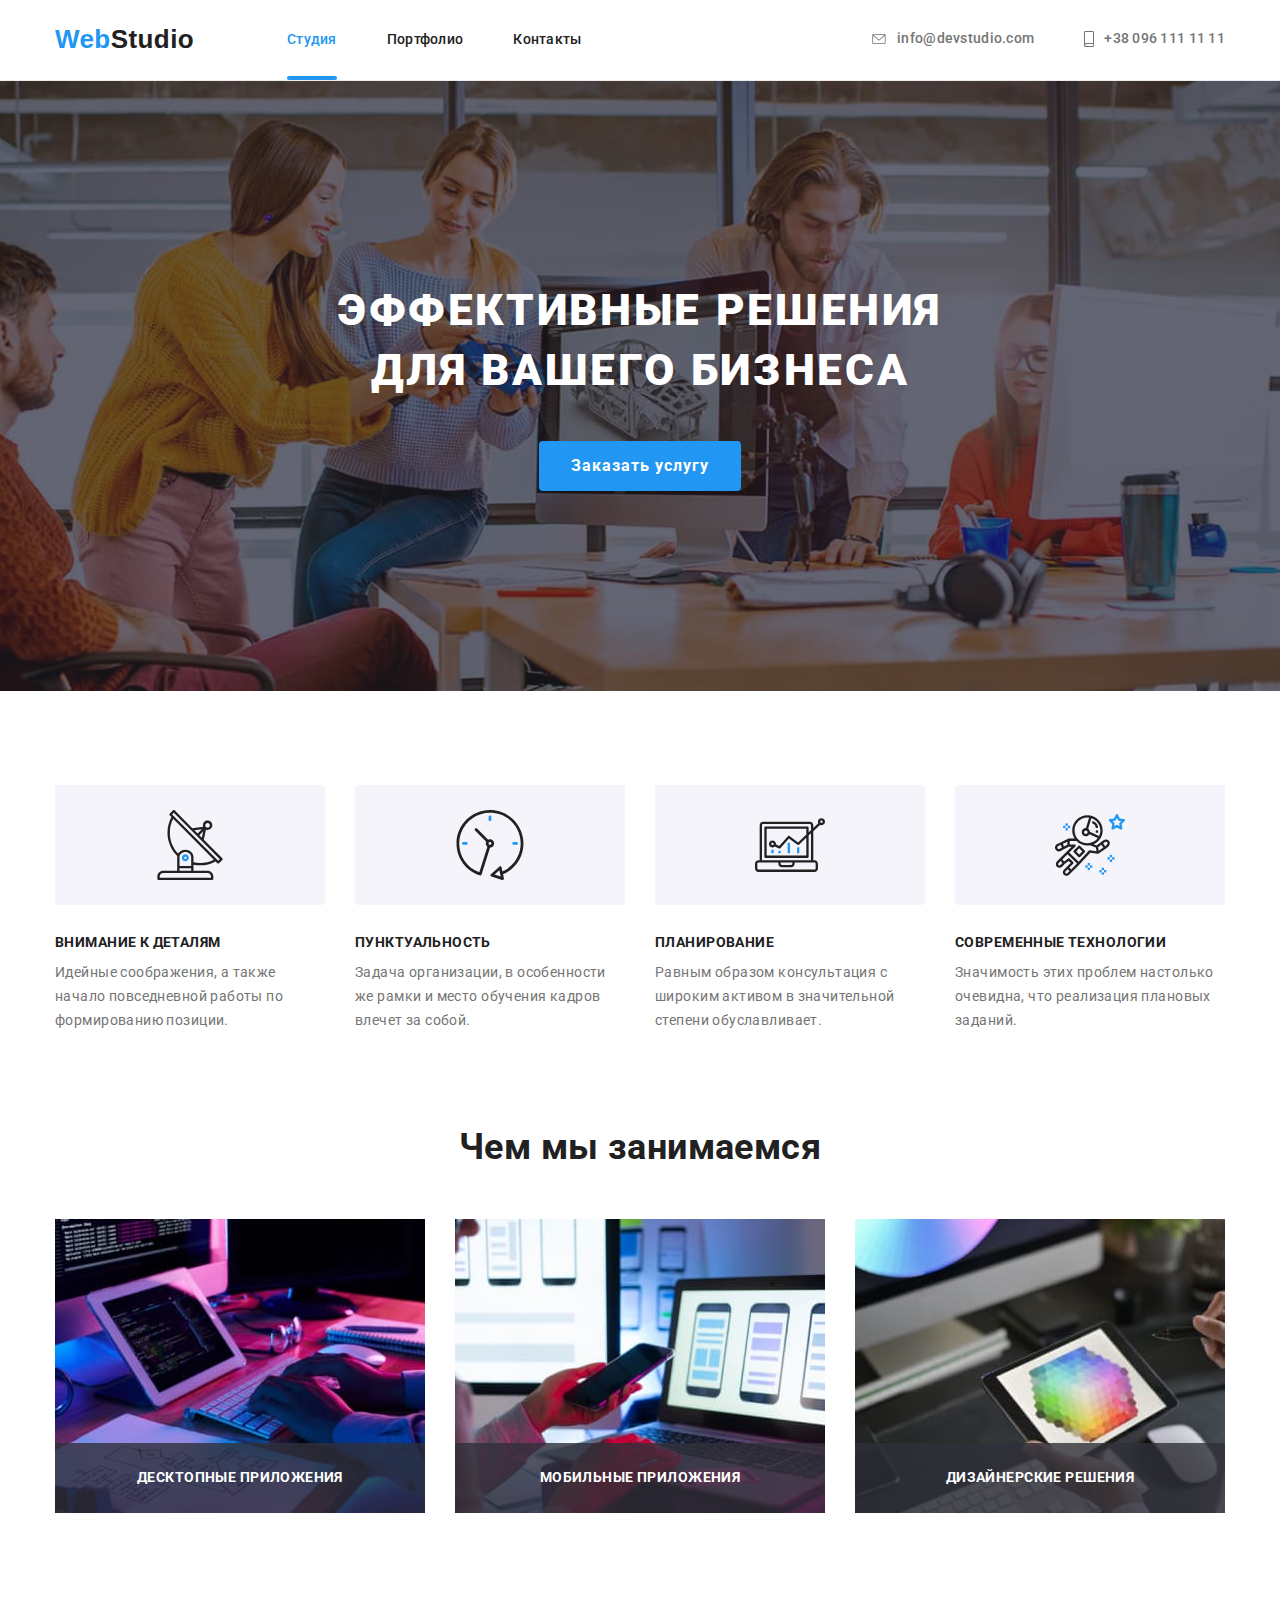
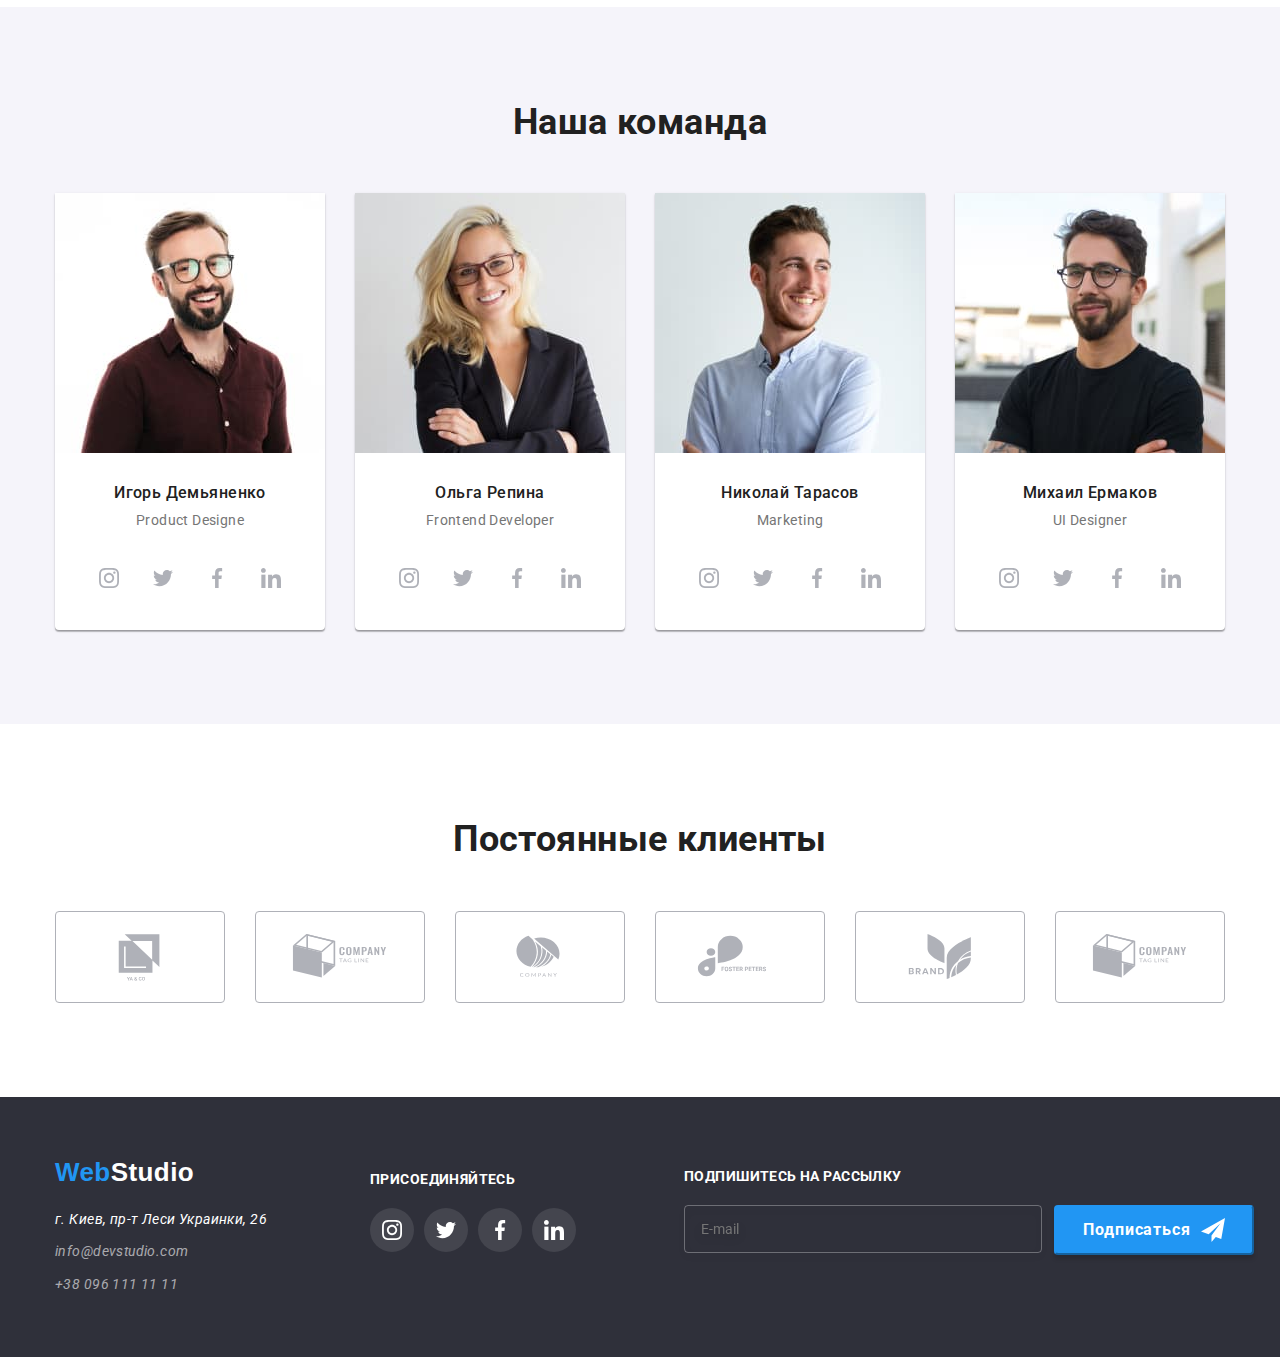
==== index.html @ 219a0e2f "Add files via upload" ====
<!DOCTYPE html>
<html lang="ru">
  <head>
    <meta charset="UTF-8" />
    <meta http-equiv="X-UA-Compatible" content="IE=edge" />
    <meta name="viewport" content="width=device-width, initial-scale=1.0" />
    <title>WebStudio</title>
    <link rel="preconnect" href="https://fonts.googleapis.com" />
    <link rel="preconnect" href="https://fonts.gstatic.com" crossorigin />
    <link
      href="https://fonts.googleapis.com/css2?family=Raleway:wght@700&family=Roboto:wght@400;500;700;900&display=swap"
      rel="stylesheet"
    />
    <link rel="stylesheet" href="./css/main.min.css" />
  </head>
  <body>
    <header class="header">
      <div class="container">
        <nav class="nav">
          <a class="logo" href="./index.html"
            ><span class="logo__web">Web</span
            ><span class="logo__studio--header">Studio</span></a
          >
          <ul class="nav-list list">
            <li class="nav-list__item">
              <a
                class="nav-list__link nav-item__link--current"
                href="./index.html"
                >Студия</a
              >
            </li>
            <li class="nav-list__item">
              <a class="nav-list__link" href="./portfolio.html">Портфолио</a>
            </li>
            <li class="nav-list__item">
              <a class="nav-list__link" href=""> Контакты</a>
            </li>
          </ul>
        </nav>
        <ul class="contackt list">
          <li class="contackt__item">
            <a class="contackt__link" href="mailto:info@devstudio.com">
              <svg class="contackt__icon" width="16" height="10">
                <use href="./images/SVG/icon.svg#icon-envelope"></use>
              </svg>
              info@devstudio.com
            </a>
          </li>
          <li class="contackt__item">
            <a class="contackt__link" href="tel:+380961111111">
              <svg class="contackt__icon" width="10" height="16">
                <use href="./images/SVG/icon.svg#icon-smartphone"></use>
              </svg>
              +38 096 111 11 11</a
            >
          </li>
        </ul>
      </div>
    </header>
    <main>
      <section class="hero">
        <div class="container">
          <h1 class="hero__title">Эффективные решения для вашего бизнеса</h1>
          <button class="hero__button" type="button" data-modal-open>
            Заказать услугу
          </button>
        </div>
      </section>
      <section class="about section">
        <div class="container">
          <h2 class="visually-hidden">особенности</h2>
          <ul class="about__list list">
            <li>
              <div class="about__icon">
                <svg width="70px" height="70px">
                  <use href="./images/SVG/icon.svg#icon-antenna"></use>
                </svg>
              </div>
              <h3 class="about__title">Внимание к деталям</h3>
              <p class="about__text text">
                Идейные соображения, а также начало повседневной работы по
                формированию позиции.
              </p>
            </li>
            <li>
              <div class="about__icon">
                <svg class="" width="70px" height="70px">
                  <use href="./images/SVG/icon.svg#icon-clock"></use>
                </svg>
              </div>
              <h3 class="about__title">Пунктуальность</h3>
              <p class="about__text text">
                Задача организации, в особенности же рамки и место обучения
                кадров влечет за собой.
              </p>
            </li>
            <li>
              <div class="about__icon">
                <svg width="70px" height="70px">
                  <use href="./images/SVG/icon.svg#icon-diagram"></use>
                </svg>
              </div>
              <h3 class="about__title">Планирование</h3>
              <p class="about__text text">
                Равным образом консультация с широким активом в значительной
                степени обуславливает.
              </p>
            </li>
            <li>
              <div class="about__icon">
                <svg width="70px" height="70px">
                  <use href="./images/SVG/icon.svg#icon-astronaut"></use>
                </svg>
              </div>
              <h3 class="about__title">Современные технологии</h3>
              <p class="about__text text">
                Значимость этих проблем настолько очевидна, что реализация
                плановых заданий.
              </p>
            </li>
          </ul>
        </div>
      </section>
      <section class="gallery section">
        <div class="container">
          <h2 class="gallery__title">Чем мы занимаемся</h2>
          <ul class="list gallery-list">
            <li class="gallery-list__item">
              <div class="gallery-list__foto">
                <img
                  src="./images/job/job-1.jpg"
                  alt="розработчик работает над сайтом"
                  width="370"
                />
                <p class="gallery-list__description">Десктопные приложения</p>
              </div>
            </li>
            <li class="gallery-list__item">
              <div class="gallery-list__foto">
                <img
                  src="./images/job/job-2.jpg"
                  alt="работа над дизайном мобильной версии"
                  width="370"
                />
                <p class="gallery-list__description">Мобильные приложения</p>
              </div>
            </li>
            <li class="gallery-list__item">
              <div class="gallery-list__foto">
                <img
                  src="./images/job/job-3.jpg"
                  alt="подборка верной цветовой гами"
                  width="370"
                />
                <p class="gallery-list__description">Дизайнерские решения</p>
              </div>
            </li>
          </ul>
        </div>
      </section>
      <section class="developer section">
        <div class="container">
          <h2 class="developer__title">Наша команда</h2>
          <ul class="team-list list">
            <li class="team-list__item">
              <img
                src="./images/team/product_designer.jpg"
                alt="портрет"
                width="270"
              />
              <div class="developer-caption">
                <h3 class="developer-caption__name">Игорь Демьяненко</h3>
                <p class="developer-caption__profession" lang="en">
                  Product Designe
                </p>
                <ul class="social-items list">
                  <li class="icon-social">
                    <a class="icon-social__link" href="">
                      <svg width="20px" height="20px">
                        <use href="./images/SVG/icon.svg#icon-instagram"></use>
                      </svg>
                    </a>
                  </li>
                  <li class="icon-social">
                    <a class="icon-social__link" href="">
                      <svg width="20px" height="20px">
                        <use href="./images/SVG/icon.svg#icon-twitter"></use>
                      </svg>
                    </a>
                  </li>
                  <li class="icon-social">
                    <a class="icon-social__link" href="">
                      <svg width="20px" height="20px">
                        <use href="./images/SVG/icon.svg#icon-facebook"></use>
                      </svg>
                    </a>
                  </li>
                  <li class="icon-social">
                    <a class="icon-social__link" href="">
                      <svg width="20px" height="20px">
                        <use href="./images/SVG/icon.svg#icon-linkedin"></use>
                      </svg>
                    </a>
                  </li>
                </ul>
              </div>
            </li>
            <li class="team-list__item">
              <img
                src="./images/team/frontend_developer.jpg"
                alt="портрет"
                width="270"
              />
              <div class="developer-caption">
                <h3 class="developer-caption__name">Ольга Репина</h3>
                <p class="developer-caption__profession" lang="en">
                  Frontend Developer
                </p>
                <ul class="social-items list">
                  <li class="icon-social">
                    <a class="icon-social__link" href="">
                      <svg width="20px" height="20px">
                        <use href="./images/SVG/icon.svg#icon-instagram"></use>
                      </svg>
                    </a>
                  </li>
                  <li class="icon-social">
                    <a class="icon-social__link" href="">
                      <svg width="20px" height="20px">
                        <use href="./images/SVG/icon.svg#icon-twitter"></use>
                      </svg>
                    </a>
                  </li>
                  <li class="icon-social">
                    <a class="icon-social__link" href="">
                      <svg width="20px" height="20px">
                        <use href="./images/SVG/icon.svg#icon-facebook"></use>
                      </svg>
                    </a>
                  </li>
                  <li class="icon-social">
                    <a class="icon-social__link" href="">
                      <svg width="20px" height="20px">
                        <use href="./images/SVG/icon.svg#icon-linkedin"></use>
                      </svg>
                    </a>
                  </li>
                </ul>
              </div>
            </li>
            <li class="team-list__item">
              <img
                src="./images/team/marketing.jpg"
                alt="портрет"
                width="270"
              />
              <div class="developer-caption">
                <h3 class="developer-caption__name">Николай Тарасов</h3>
                <p class="developer-caption__profession" lang="en">Marketing</p>
                <ul class="social-items list">
                  <li class="icon-social">
                    <a class="icon-social__link" href="">
                      <svg width="20px" height="20px">
                        <use href="./images/SVG/icon.svg#icon-instagram"></use>
                      </svg>
                    </a>
                  </li>
                  <li class="icon-social">
                    <a class="icon-social__link" href="">
                      <svg width="20px" height="20px">
                        <use href="./images/SVG/icon.svg#icon-twitter"></use>
                      </svg>
                    </a>
                  </li>
                  <li class="icon-social">
                    <a class="icon-social__link" href="">
                      <svg width="20px" height="20px">
                        <use href="./images/SVG/icon.svg#icon-facebook"></use>
                      </svg>
                    </a>
                  </li>
                  <li class="icon-social">
                    <a class="icon-social__link" href="">
                      <svg width="20px" height="20px">
                        <use href="./images/SVG/icon.svg#icon-linkedin"></use>
                      </svg>
                    </a>
                  </li>
                </ul>
              </div>
            </li>
            <li class="team-list__item">
              <img
                src="./images/team/ui_designer.jpg"
                alt="портрет"
                width="270"
              />
              <div class="developer-caption">
                <h3 class="developer-caption__name">Михаил Ермаков</h3>
                <p class="developer-caption__profession" lang="en">
                  UI Designer
                </p>
                <ul class="social-items list">
                  <li class="icon-social">
                    <a class="icon-social__link" href="">
                      <svg width="20px" height="20px">
                        <use href="./images/SVG/icon.svg#icon-instagram"></use>
                      </svg>
                    </a>
                  </li>
                  <li class="icon-social">
                    <a class="icon-social__link" href="">
                      <svg width="20px" height="20px">
                        <use href="./images/SVG/icon.svg#icon-twitter"></use>
                      </svg>
                    </a>
                  </li>
                  <li class="icon-social">
                    <a class="icon-social__link" href="">
                      <svg width="20px" height="20px">
                        <use href="./images/SVG/icon.svg#icon-facebook"></use>
                      </svg>
                    </a>
                  </li>
                  <li class="icon-social">
                    <a class="icon-social__link" href="">
                      <svg width="20px" height="20px">
                        <use href="./images/SVG/icon.svg#icon-linkedin"></use>
                      </svg>
                    </a>
                  </li>
                </ul>
              </div>
            </li>
          </ul>
        </div>
      </section>
      <section class="clients">
        <div class="container">
          <h2 class="client__title">Постоянные клиенты</h2>
          <ul class="client-icon list">
            <li class="clients-icon__item">
              <a href="" class="clients-icon__link">
                <svg class="clients-icon__svg" width="106px" height="60px">
                  <use href="./images/SVG/icon.svg#icon-ya--co"></use>
                </svg>
              </a>
            </li>
            <li class="client-icon__item">
              <a href="" class="clients-icon__link">
                <svg class="clients-icon__svg" width="106px" height="60px">
                  <use href="./images/SVG/icon.svg#icon-tag-line"></use>
                </svg>
              </a>
            </li>
            <li class="client-icon__item">
              <a href="" class="clients-icon__link">
                <svg class="clients-icon__svg" width="106px" height="60px">
                  <use href="./images/SVG/icon.svg#icon-company"></use>
                </svg>
              </a>
            </li>
            <li class="client-icon__item">
              <a href="" class="clients-icon__link">
                <svg class="clients-icon__svg" width="106px" height="60px">
                  <use href="./images/SVG/icon.svg#icon-foster-peters"></use>
                </svg>
              </a>
            </li>
            <li class="client-icon__item">
              <a href="" class="clients-icon__link">
                <svg class="clients-icon__svg" width="106px" height="60px">
                  <use href="./images/SVG/icon.svg#icon-brand"></use>
                </svg>
              </a>
            </li>
            <li class="client-icon__item">
              <a href="" class="clients-icon__link">
                <svg class="clients-icon__svg" width="106px" height="60px">
                  <use href="./images/SVG/icon.svg#icon-tag-line"></use>
                </svg>
              </a>
            </li>
          </ul>
        </div>
      </section>
    </main>
    <footer class="footer">
      <div class="container">
        <div class="address-container">
          <a class="logo" href="./index.html"
            ><span class="logo__web">Web</span
            ><span class="logo__studio--footer">Studio</span></a
          >
          <address class="address">
            <ul class="list">
              <li class="addres__item">
                <a
                  class="address__footer"
                  href="https://www.google.com/maps/place/%D0%B1%D1%83%D0%BB.+%D0%9B%D0%B5%D1%81%D0%B8+%D0%A3%D0%BA%D1%80%D0%B0%D0%B8%D0%BD%D0%BA%D0%B8,+26,+%D0%9A%D0%B8%D0%B5%D0%B2,+%D0%A3%D0%BA%D1%80%D0%B0%D0%B8%D0%BD%D0%B0,+02000/data=!4m2!3m1!1s0x40d4cf0e033ecbe9:0x57a4dffefec77da0?sa=X&ved=2ahUKEwiqrJX89On3AhVQoI4IHcCcBigQ8gF6BAgMEAE"
                  >г. Киев, пр-т Леси Украинки, 26</a
                >
              </li>
              <li class="addres__item">
                <a class="contack-footter" href="mailto:info@devstudio.com"
                  >info@devstudio.com</a
                >
              </li>
              <li class="addres-item">
                <a class="contack-footter" href="tel:+380961111111"
                  >+38 096 111 11 11</a
                >
              </li>
            </ul>
          </address>
        </div>
        <div class="icon-social-footer">
          <h2 class="icon-social-footer__title">присоединяйтесь</h2>
          <ul class="social-items list">
            <li class="icon-social">
              <a class="icon-social__link" href="">
                <svg width="20px" height="20px">
                  <use href="./images/SVG/icon.svg#icon-instagram"></use>
                </svg>
              </a>
            </li>
            <li class="icon-social">
              <a class="icon-social__link" href="">
                <svg width="20px" height="20px">
                  <use href="./images/SVG/icon.svg#icon-twitter"></use>
                </svg>
              </a>
            </li>
            <li class="icon-social">
              <a class="icon-social__link" href="">
                <svg width="20px" height="20px">
                  <use href="./images/SVG/icon.svg#icon-facebook"></use>
                </svg>
              </a>
            </li>
            <li class="icon-social">
              <a class="icon-social__link" href="">
                <svg width="20px" height="20px">
                  <use href="./images/SVG/icon.svg#icon-linkedin"></use>
                </svg>
              </a>
            </li>
          </ul>
        </div>
        <div class="form-subscribe">
          <form>
            <h2 class="form-subscribe__title">Подпишитесь на рассылку</h2>
            <div class="form-subscribe__container">
              <label>
                <input
                  class="form-subscribe-fild"
                  type="email"
                  placeholder="E-mail"
                  name="name"
              /></label>
              <button type="submit" class="form-subscribe__button">
                Подписаться<svg
                  class="form-subscribe__icon"
                  width="24px"
                  height="24px"
                >
                  <use href="./images/SVG/icon.svg#icon-send"></use>
                </svg>
              </button>
            </div>
          </form>
        </div>
      </div>
    </footer>
    <div class="backdrop is-hidden" data-modal>
      <div class="modal">
        <button class="button-close" type="button" data-modal-close>
          <svg class="button-close__icon" width="18px" height="18px">
            <use href="./images/SVG/icon.svg#icon-close"></use>
          </svg>
        </button>
        <p class="model__title">Оставьте свои данные, мы вам перезвоним</p>
        <form>
          <div class="modal-form-field">
            <label class="modal-lable">
              <span class="modal-lable-text"> Имя </span>
              <span class="modal-input-fild">
                <input class="modal-input" type="text" name="name" />
                <svg class="modal-icon" width="18px" height="18px">
                  <use href="./images/SVG/icon.svg#icon-person"></use>
                </svg>
              </span>
            </label>
          </div>
          <div class="modal-form-field">
            <label class="modal-lable">
              <span class="modal-lable-text">Телефон</span>
              <span class="modal-input-fild">
                <input class="modal-input" type="tel" name="tel" />
                <svg class="modal-icon" width="18px" height="18px">
                  <use href="./images/SVG/icon.svg#icon-phone"></use>
                </svg>
              </span>
            </label>
          </div>
          <div class="modal-form-field">
            <label class="modal-lable"
              ><span class="modal-lable-text">Почта</span>
              <span class="modal-input-fild">
                <input class="modal-input" type="email" name="email" />
                <svg class="modal-icon" width="18px" height="18px">
                  <use href="./images/SVG/icon.svg#icon-email"></use>
                </svg>
              </span>
            </label>
          </div>
          <div class="modal-form-textarea">
            <label class="modal-lable">
              <span class="modal-lable-text">Комментарий</span>

              <textarea
                class="modal-textarea"
                name="comment"
                id="textarea"
                placeholder="Введите текст"
              ></textarea>
            </label>
          </div>
          <div class="modal-form-contract">
            <label class="modal-lable-contract">
              <input
                class="modal-contract-checkbox visually-hidden"
                type="checkbox"
                name="terms-of-the-contract"
                value="ok"
              />
              <span class="modal-checkbox"></span>
              <span class="modal-text-checkbox"
                >Соглашаюсь с рассылкой и принимаю
                <a class="modal-link-contract link" href=""
                  >Условия договора</a
                ></span
              >
            </label>
          </div>
          <button class="modal-button-submit" type="submit">Отправить</button>
        </form>
      </div>
    </div>
    <script src="./js/modal.js"></script>
  </body>
</html>
---- css/main.min.css ----
/*! modern-normalize v1.1.0 | MIT License | https://github.com/sindresorhus/modern-normalize */*,::before,::after{-webkit-box-sizing:border-box;box-sizing:border-box}html{line-height:1.15;-webkit-text-size-adjust:100%;-moz-tab-size:4;-o-tab-size:4;tab-size:4}body{margin:0;font-family:system-ui,-apple-system,"Segoe UI",Roboto,Helvetica,Arial,sans-serif,"Apple Color Emoji","Segoe UI Emoji"}hr{height:0;color:inherit}abbr[title]{-webkit-text-decoration:underline dotted;text-decoration:underline dotted}b,strong{font-weight:bolder}code,kbd,samp,pre{font-family:ui-monospace,SFMono-Regular,Consolas,"Liberation Mono",Menlo,monospace;font-size:1em}small{font-size:80%}sub,sup{font-size:75%;line-height:0;position:relative;vertical-align:baseline}sub{bottom:-0.25em}sup{top:-0.5em}table{text-indent:0;border-color:inherit}button,input,optgroup,select,textarea{font-family:inherit;font-size:100%;line-height:1.15;margin:0}button,select{text-transform:none}button,[type=button],[type=reset],[type=submit]{-webkit-appearance:button}::-moz-focus-inner{border-style:none;padding:0}:-moz-focusring{outline:1px dotted ButtonText}:-moz-ui-invalid{box-shadow:none}legend{padding:0}progress{vertical-align:baseline}::-webkit-inner-spin-button,::-webkit-outer-spin-button{height:auto}[type=search]{-webkit-appearance:textfield;outline-offset:-2px}::-webkit-search-decoration{-webkit-appearance:none}::-webkit-file-upload-button{-webkit-appearance:button;font:inherit}summary{display:list-item}h1,h2,h3,h4,h5,h6,p,ul{margin:0;padding:0}ul{list-style:none}body{font-family:"Roboto",sans-serif;font-size:14px;letter-spacing:.03em;color:var(--color-main)}img{display:block;max-width:100%;height:auto}:root{--color-main: #757575;--color-pre: #212121;--color-accent: #2196f3}.visually-hidden{position:absolute;white-space:nowrap;width:1px;height:1px;overflow:hidden;border:0;padding:0;clip:rect(0 0 0 0);-webkit-clip-path:inset(50%);clip-path:inset(50%);margin:-1px}.container{width:1200px;margin:0 auto;padding:0 15px}.section{padding-top:94px;padding-bottom:94px}.hero{background-image:-webkit-gradient(linear, left top, left bottom, from(rgba(47, 48, 58, 0.4)), to(rgba(47, 48, 58, 0.4))),url(../images/hero.jpg);background-image:linear-gradient(rgba(47, 48, 58, 0.4), rgba(47, 48, 58, 0.4)),url(../images/hero.jpg);background-position:center;background-repeat:no-repeat;background-size:cover;padding-top:200px;padding-bottom:200px;max-width:1600px;margin:0 auto}.hero__title{font-weight:900;font-size:44px;line-height:1.36;text-align:center;letter-spacing:.06em;text-transform:uppercase;color:#fff;max-width:696px;margin:0 auto 40px}.hero__button{font-weight:700;font-size:16px;line-height:1.88;-webkit-box-align:center;-ms-flex-align:center;align-items:center;text-align:center;letter-spacing:.06em;color:#fff;display:block;background-color:var(--color-accent);cursor:pointer;margin:0 auto;padding:10px 32px;border:0px;border-radius:4px}.header{padding-top:24px;padding-bottom:25px;border-bottom:1px solid #ececec}.header .container{display:-webkit-box;display:-ms-flexbox;display:flex;-webkit-box-align:center;-ms-flex-align:center;align-items:center}.about__list{display:-webkit-box;display:-ms-flexbox;display:flex;-webkit-box-pack:justify;-ms-flex-pack:justify;justify-content:space-between}.about__title{font-weight:700;font-size:14px;line-height:1.14;text-transform:uppercase;color:var(--color-pre);margin-bottom:10px;max-width:270px}.text{font-family:"Roboto";font-size:14px;line-height:1.71;max-width:270px}.gallery{padding-top:0}.gallery-list{display:-webkit-box;display:-ms-flexbox;display:flex;gap:30px}.gallery__title{font-weight:700;font-size:36px;line-height:1.17;text-align:center;color:var(--color-pre);margin-bottom:50px}.gallery-list__foto{position:relative;width:100%;height:100%}.gallery-list__description{position:absolute;bottom:0;font-family:"Roboto";font-style:normal;font-weight:700;font-size:14px;line-height:1.14;text-transform:uppercase;display:-webkit-box;display:-ms-flexbox;display:flex;-webkit-box-align:center;-ms-flex-align:center;align-items:center;-webkit-box-pack:center;-ms-flex-pack:center;justify-content:center;background-color:rgba(47,48,58,.8);color:#fff;width:370px;height:70px}.clients{padding-top:94px;padding-bottom:94px}.client__title{font-family:"Roboto";font-style:normal;font-weight:700;font-size:36px;line-height:1.19;text-align:center;margin-bottom:50px;color:#212121}.clients-icon__link{width:170px;height:92px;border:1px solid #afb1b8;border-radius:4px;display:-webkit-box;display:-ms-flexbox;display:flex;-webkit-box-pack:center;-ms-flex-pack:center;justify-content:center;-webkit-box-align:center;-ms-flex-align:center;align-items:center;color:#afb1b8;-webkit-transition:color 250ms cubic-bezier(0.4, 0, 0.2, 1),border-color 250ms cubic-bezier(0.4, 0, 0.2, 1);transition:color 250ms cubic-bezier(0.4, 0, 0.2, 1),border-color 250ms cubic-bezier(0.4, 0, 0.2, 1)}.clients-icon__link:hover{border-color:var(--color-accent);color:var(--color-accent)}.client-icon{display:-webkit-box;display:-ms-flexbox;display:flex;-webkit-box-pack:justify;-ms-flex-pack:justify;justify-content:space-between}.clients-icon__svg{fill:currentColor}.backdrop{position:fixed;top:0;left:0;width:100%;height:100%;background-color:rgba(0,0,0,.2);-webkit-transition:opacity 250ms cubic-bezier(0.4, 0, 0.2, 1),visibility 250ms cubic-bezier(0.4, 0, 0.2, 1);transition:opacity 250ms cubic-bezier(0.4, 0, 0.2, 1),visibility 250ms cubic-bezier(0.4, 0, 0.2, 1)}.is-hidden .modal{-webkit-transform:translate(-50%, -50%) scale(0);transform:translate(-50%, -50%) scale(0)}.modal{position:absolute;top:50%;left:50%;width:528px;height:581px;padding:40px;-webkit-transform:translate(-50%, -50%) scale(1);transform:translate(-50%, -50%) scale(1);background-color:#fff;border-radius:4px;-webkit-box-shadow:0px 1px 3px rgba(0,0,0,.12),0px 1px 1px rgba(0,0,0,.14),0px 2px 1px rgba(0,0,0,.2);box-shadow:0px 1px 3px rgba(0,0,0,.12),0px 1px 1px rgba(0,0,0,.14),0px 2px 1px rgba(0,0,0,.2);-webkit-transition:-webkit-transform 250ms cubic-bezier(0.4, 0, 0.2, 1);transition:-webkit-transform 250ms cubic-bezier(0.4, 0, 0.2, 1);transition:transform 250ms cubic-bezier(0.4, 0, 0.2, 1);transition:transform 250ms cubic-bezier(0.4, 0, 0.2, 1), -webkit-transform 250ms cubic-bezier(0.4, 0, 0.2, 1)}.button-close{position:absolute;top:8px;right:8px;width:30px;height:30px;border-radius:50%;border:1px solid rgba(0,0,0,.1);background-color:#fff;display:-webkit-box;display:-ms-flexbox;display:flex;-webkit-box-pack:center;-ms-flex-pack:center;justify-content:center;-webkit-box-align:center;-ms-flex-align:center;align-items:center;-webkit-transition:fill 250ms cubic-bezier(0.4, 0, 0.2, 1);transition:fill 250ms cubic-bezier(0.4, 0, 0.2, 1);cursor:pointer}.button-close :hover,.button-close :focus{fill:var(--color-accent)}.button-close__icon{fill:#000}.is-hidden{opacity:0;visibility:hidden;pointer-events:none}.model__title{font-family:"Roboto";font-weight:700;font-size:20px;line-height:1.15;text-align:center;color:#212121;margin-bottom:12px}.modal-form-field{margin-bottom:10px}.modal-lable-text{display:block;font-size:12px;line-height:1.16;margin-bottom:4px}.modal-lable{cursor:pointer}.modal-input{width:100%;height:40px;padding:12px 10px 12px 42px;border:1px solid rgba(33,33,33,.2);border-radius:4px;cursor:inherit;outline:rgba(0,0,0,0);-webkit-transition:border-color 250ms cubic-bezier(0.4, 0, 0.2, 1);transition:border-color 250ms cubic-bezier(0.4, 0, 0.2, 1)}.modal-input:focus{border-color:var(--color-accent)}.modal-input-fild{position:relative}.modal-icon{position:absolute;top:50%;left:12px;-webkit-transform:translateY(-50%);transform:translateY(-50%);-webkit-transition:fill 250ms cubic-bezier(0.4, 0, 0.2, 1);transition:fill 250ms cubic-bezier(0.4, 0, 0.2, 1)}.modal-input:focus+.modal-icon{fill:var(--color-accent)}.modal-textarea{width:100%;resize:none;padding:12px 16px}.modal-form-textarea{margin-bottom:20px;outline:rgba(0,0,0,0)}.modal-textarea{display:block;width:100%;height:120px;outline:rgba(0,0,0,0);border:1px solid rgba(33,33,33,.2);border-radius:4px;-webkit-transition:border-color 250ms cubic-bezier(0.4, 0, 0.2, 1);transition:border-color 250ms cubic-bezier(0.4, 0, 0.2, 1);cursor:pointer}.modal-textarea:focus{border-color:var(--color-accent)}.modal-form-contract{margin-bottom:30px}.modal-checkbox{width:16px;height:15px;border:1px solid #212121;border-radius:2px;-webkit-transition:background-color 250ms cubic-bezier(0.4, 0, 0.2, 1);transition:background-color 250ms cubic-bezier(0.4, 0, 0.2, 1)}.modal-contract-checkbox:checked+.modal-checkbox{background-color:var(--color-accent);background-image:url(../images/SVG/icon/check.svg);background-origin:border-box;border:none;background-size:contain}.modal-lable-contract{display:-webkit-box;display:-ms-flexbox;display:flex;-webkit-box-pack:center;-ms-flex-pack:center;justify-content:center;-webkit-box-align:center;-ms-flex-align:center;align-items:center;cursor:pointer}.modal-text-checkbox{margin-left:7px;line-height:1.71}.modal-link-contract{color:var(--color-accent)}.modal-button-submit{font-family:"Roboto";font-weight:700;font-size:16px;line-height:1.88;letter-spacing:.06em;color:#fff;display:-webkit-box;display:-ms-flexbox;display:flex;-webkit-box-pack:center;-ms-flex-pack:center;justify-content:center;-webkit-box-align:center;-ms-flex-align:center;align-items:center;width:200px;height:50px;background-color:#188ce8;border-color:rgba(0,0,0,0);-webkit-box-shadow:0px 4px 4px rgba(0,0,0,.15);box-shadow:0px 4px 4px rgba(0,0,0,.15);border-radius:4px;margin:0 auto;cursor:pointer}.example-link{text-decoration:none}.example{padding-top:94px;padding-bottom:94px}.example-list{display:-webkit-box;display:-ms-flexbox;display:flex;-ms-flex-wrap:wrap;flex-wrap:wrap;gap:30px}.example-caption{padding-top:20px;padding-bottom:20px;padding-left:24px}.example-title{font-weight:700;font-size:18px;line-height:2;letter-spacing:.06em;color:var(--color-pre);margin-bottom:4px}.example-text{font-size:16px;line-height:1.88;color:var(--color-main)}.example-item{width:370px;border-bottom:1px solid #eee}.example-link{display:block;-webkit-transition:-webkit-box-shadow 250ms cubic-bezier(0.4, 0, 0.2, 1);transition:-webkit-box-shadow 250ms cubic-bezier(0.4, 0, 0.2, 1);transition:box-shadow 250ms cubic-bezier(0.4, 0, 0.2, 1);transition:box-shadow 250ms cubic-bezier(0.4, 0, 0.2, 1), -webkit-box-shadow 250ms cubic-bezier(0.4, 0, 0.2, 1)}.example-link:hover,.example-link:focus{-webkit-box-shadow:0px 1px 1px rgba(0,0,0,.12),0px 4px 4px rgba(0,0,0,.06),1px 4px 6px rgba(0,0,0,.16);box-shadow:0px 1px 1px rgba(0,0,0,.12),0px 4px 4px rgba(0,0,0,.06),1px 4px 6px rgba(0,0,0,.16)}.example-container-foto{position:relative;width:100%;height:100%;overflow:hidden}.example-description{position:absolute;bottom:-100%;font-family:"Roboto";font-style:normal;font-weight:400;font-size:18px;line-height:1.56;color:#fff;background-color:var(--color-accent);padding:63px 24px 63px;width:100%;height:100%;overflow:hidden;-webkit-transition:-webkit-transform 250ms cubic-bezier(0.4, 0, 0.2, 1);transition:-webkit-transform 250ms cubic-bezier(0.4, 0, 0.2, 1);transition:transform 250ms cubic-bezier(0.4, 0, 0.2, 1);transition:transform 250ms cubic-bezier(0.4, 0, 0.2, 1), -webkit-transform 250ms cubic-bezier(0.4, 0, 0.2, 1)}.example-link:hover .example-description{-webkit-transform:translateY(-100%);transform:translateY(-100%)}.logo{font-family:"Releway",sans-serif;font-weight:700;font-size:26px;line-height:1.19;text-decoration:none;word-spacing:0}.logo__web{color:var(--color-accent)}.logo__studio--header{color:var(--color-pre);margin-right:93px}.footer .logo{display:block;margin-bottom:20px}.logo__studio--footer{color:#fff}.nav{display:-webkit-box;display:-ms-flexbox;display:flex;-webkit-box-align:center;-ms-flex-align:center;align-items:center}.nav-list{display:-webkit-box;display:-ms-flexbox;display:flex}.nav-list__link{text-decoration:none;font-weight:500;font-size:14px;line-height:1.14;letter-spacing:.02em;color:var(--color-pre);padding:33px 0;-webkit-transition:color 250ms cubic-bezier(0.4, 0, 0.2, 1);transition:color 250ms cubic-bezier(0.4, 0, 0.2, 1);position:relative}.nav-list__link:active{color:red}.nav-list__link:hover,.nav-list__link:focus{color:#2196f3}.nav-list__item:not(:last-child){margin-right:50px}.nav-item__link--current{color:var(--color-accent)}.nav-item__link--current::after{position:absolute;bottom:0;content:"";width:100%;height:4px;background-color:var(--color-accent);display:block;border-radius:2px}.contackt{display:-webkit-box;display:-ms-flexbox;display:flex;margin-left:auto}.contackt__link{text-decoration:none;font-weight:500;font-size:14px;line-height:1.14;letter-spacing:.02em;color:var(--color-main);display:-webkit-box;display:-ms-flexbox;display:flex;-webkit-box-align:center;-ms-flex-align:center;align-items:center;-webkit-transition:color 250ms cubic-bezier(0.4, 0, 0.2, 1);transition:color 250ms cubic-bezier(0.4, 0, 0.2, 1)}.contackt__link:hover,.contackt__link:focus{color:var(--color-accent)}.contackt__icon{fill:currentColor;-webkit-box-align:baseline;-ms-flex-align:baseline;align-items:baseline;margin-right:10px}.contackt__item:not(:last-child){margin-right:50px}.contackt__item:hover,.contackt__item:focus{color:var(--color-accent)}.about__icon{width:270px;height:120px;border-radius:4px;background-color:#f5f4fa;display:-webkit-box;display:-ms-flexbox;display:flex;-webkit-box-pack:center;-ms-flex-pack:center;justify-content:center;-webkit-box-align:center;-ms-flex-align:center;align-items:center;margin-bottom:30px}.social-items{display:-webkit-box;display:-ms-flexbox;display:flex}.icon-social{width:44px;height:44px;border-radius:50%}.icon-social__link{width:100%;height:100%;border-radius:50%;display:-webkit-box;display:-ms-flexbox;display:flex;-webkit-box-pack:center;-ms-flex-pack:center;justify-content:center;-webkit-box-align:center;-ms-flex-align:center;align-items:center}.icon-social:not(:last-child){margin-right:10px}.icon-social__link:hover,.icon-social__link:focus{background-color:var(--color-accent)}.developer .icon-social__link:hover,.developer .icon-social__link:focus{fill:#fff}.developer{background-image:-webkit-gradient(linear, left top, left bottom, from(#f5f4fa), to(#f5f4fa));background-image:linear-gradient(#f5f4fa, #f5f4fa);background-size:1600px;background-position:center;background-repeat:no-repeat;padding-top:94px;padding-bottom:94px}.developer .social-items{-webkit-box-pack:center;-ms-flex-pack:center;justify-content:center}.developer .icon-social__link{fill:#afb1b8;-webkit-transition:fill 250ms cubic-bezier(0.4, 0, 0.2, 1),background-color 250ms cubic-bezier(0.4, 0, 0.2, 1);transition:fill 250ms cubic-bezier(0.4, 0, 0.2, 1),background-color 250ms cubic-bezier(0.4, 0, 0.2, 1)}.developer__title{font-weight:700;font-size:36px;line-height:1.17;text-align:center;color:var(--color-pre);margin-bottom:50px}.team-list__item{width:calc(25% - 30px);margin-left:30px;background-color:#fff;border-radius:0px 0px 4px 4px;-webkit-box-shadow:0px 1px 3px rgba(0,0,0,.12),0px 1px 1px rgba(0,0,0,.14),0px 2px 1px rgba(0,0,0,.2);box-shadow:0px 1px 3px rgba(0,0,0,.12),0px 1px 1px rgba(0,0,0,.14),0px 2px 1px rgba(0,0,0,.2)}.team-list{display:-webkit-box;display:-ms-flexbox;display:flex;margin-left:-30px}.developer-caption{padding-top:30px;padding-bottom:30px}.developer-caption__name{font-weight:500;font-size:16px;line-height:1.19;text-align:center;color:var(--color-pre);margin-bottom:10px}.developer-caption__profession{text-align:center;margin-bottom:28px}.footer .container{display:-webkit-box;display:-ms-flexbox;display:flex}.address-container{min-width:300px}.footer{background-image:-webkit-gradient(linear, left top, left bottom, from(#2f303a), to(#2f303a));background-image:linear-gradient(#2f303a, #2f303a);background-repeat:no-repeat;background-size:1600px;background-position:center;padding-top:60px;padding-bottom:60px}.addres__item:not(:last-child){margin-bottom:9px}.contack-footter{font-size:14px;line-height:1.71;color:rgba(255,255,255,.6);text-decoration:none;-webkit-transition:color 250ms cubic-bezier(0.4, 0, 0.2, 1);transition:color 250ms cubic-bezier(0.4, 0, 0.2, 1)}.contack-footter:hover,.contack-footter:focus{color:var(--color-accent)}.address__footer{font-size:14px;line-height:1.71;color:#fff;text-decoration:none;-webkit-transition:color 250ms cubic-bezier(0.4, 0, 0.2, 1);transition:color 250ms cubic-bezier(0.4, 0, 0.2, 1)}.address__footer:hover,.address__footer:focus{color:var(--color-accent)}.icon-social-footer__title{font-family:"Roboto";font-weight:700;font-size:14px;line-height:1.14;text-transform:uppercase;color:#fff;margin-bottom:20px}.icon-social-footer{padding:15px}.icon-items-footer{display:-webkit-box;display:-ms-flexbox;display:flex}.footer .icon-social{background-color:rgba(255,255,255,.1)}.footer .icon-social__link{fill:#fff;-webkit-transition:background-color 250ms cubic-bezier(0.4, 0, 0.2, 1);transition:background-color 250ms cubic-bezier(0.4, 0, 0.2, 1)}.form-subscribe{padding-top:12px;margin-left:93px}.form-subscribe__title{margin-bottom:20px;font-weight:700;font-size:14px;line-height:1.14;text-transform:uppercase;color:#fff}.form-subscribe__container{display:-webkit-box;display:-ms-flexbox;display:flex}.form-subscribe-fild{color:#fff;padding:15px 16px;margin-right:12px;width:358px;background-color:rgba(0,0,0,0);border:1px solid rgba(255,255,255,.3);-webkit-filter:drop-shadow(0px 4px 4px rgba(0, 0, 0, 0.15));filter:drop-shadow(0px 4px 4px rgba(0, 0, 0, 0.15));border-radius:4px;outline:rgba(0,0,0,0)}.form-subscribe-fild:focus{border-color:var(--color-accent)}.form-subscribe__button{font-family:"Roboto";font-style:normal;font-weight:700;font-size:16px;line-height:1.88;width:200px;height:50px;display:-webkit-box;display:-ms-flexbox;display:flex;-webkit-box-align:center;-ms-flex-align:center;align-items:center;-webkit-box-pack:center;-ms-flex-pack:center;justify-content:center;letter-spacing:.06em;color:#fff;background-color:var(--color-accent);-webkit-box-shadow:0px 4px 4px rgba(0,0,0,.15);box-shadow:0px 4px 4px rgba(0,0,0,.15);border-radius:4px;border-color:#2196f3;cursor:pointer}.form-subscribe__icon{margin-left:10px}.button-list{display:-webkit-box;display:-ms-flexbox;display:flex;-webkit-box-pack:center;-ms-flex-pack:center;justify-content:center;margin-bottom:50px}.menu-button{font-weight:500;font-size:16px;line-height:1.62;text-align:center;letter-spacing:.03em;padding:6px 22px;border:0;border-radius:4px;-webkit-transition:background-color 250ms cubic-bezier(0.4, 0, 0.2, 1),color 250ms cubic-bezier(0.4, 0, 0.2, 1),-webkit-box-shadow 250ms cubic-bezier(0.4, 0, 0.2, 1);transition:background-color 250ms cubic-bezier(0.4, 0, 0.2, 1),color 250ms cubic-bezier(0.4, 0, 0.2, 1),-webkit-box-shadow 250ms cubic-bezier(0.4, 0, 0.2, 1);transition:background-color 250ms cubic-bezier(0.4, 0, 0.2, 1),color 250ms cubic-bezier(0.4, 0, 0.2, 1),box-shadow 250ms cubic-bezier(0.4, 0, 0.2, 1);transition:background-color 250ms cubic-bezier(0.4, 0, 0.2, 1),color 250ms cubic-bezier(0.4, 0, 0.2, 1),box-shadow 250ms cubic-bezier(0.4, 0, 0.2, 1),-webkit-box-shadow 250ms cubic-bezier(0.4, 0, 0.2, 1)}.menu-button:hover,.menu-button:focus{background-color:var(--color-accent);color:#fff;cursor:pointer;-webkit-box-shadow:0px 3px 1px rgba(0,0,0,.1),0px 1px 2px rgba(0,0,0,.08),0px 2px 2px rgba(0,0,0,.12);box-shadow:0px 3px 1px rgba(0,0,0,.1),0px 1px 2px rgba(0,0,0,.08),0px 2px 2px rgba(0,0,0,.12)}.button-item:not(:first-child){margin-left:8px}/*# sourceMappingURL=main.min.css.map */
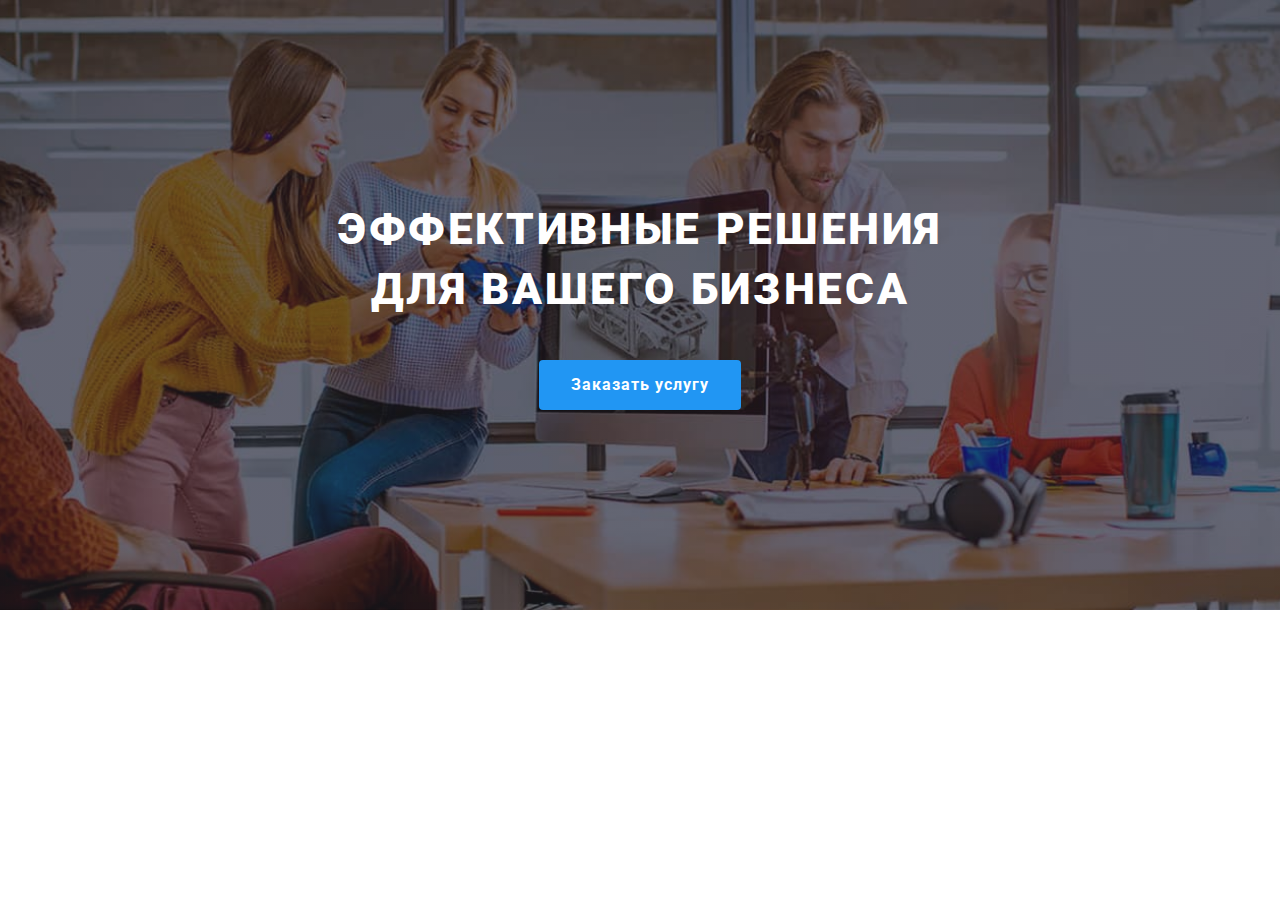
==== commit e7e2b593: "1" ====
--- a/index.html
+++ b/index.html
@@ -14,7 +14,7 @@
     <link rel="stylesheet" href="./css/main.min.css" />
   </head>
   <body>
-    <header class="header">
+    <!-- <header class="header">
       <div class="container">
         <nav class="nav">
           <a class="logo" href="./index.html"
@@ -56,7 +56,7 @@
           </li>
         </ul>
       </div>
-    </header>
+    </header> -->
     <main>
       <section class="hero">
         <div class="container">
@@ -66,7 +66,7 @@
           </button>
         </div>
       </section>
-      <section class="about section">
+      <!-- <section class="about section">
         <div class="container">
           <h2 class="visually-hidden">особенности</h2>
           <ul class="about__list list">
@@ -383,9 +383,9 @@
             </li>
           </ul>
         </div>
-      </section>
+      </section> -->
     </main>
-    <footer class="footer">
+    <!-- <footer class="footer">
       <div class="container">
         <div class="address-container">
           <a class="logo" href="./index.html"
@@ -471,7 +471,7 @@
           </form>
         </div>
       </div>
-    </footer>
+    </footer> -->
     <div class="backdrop is-hidden" data-modal>
       <div class="modal">
         <button class="button-close" type="button" data-modal-close>
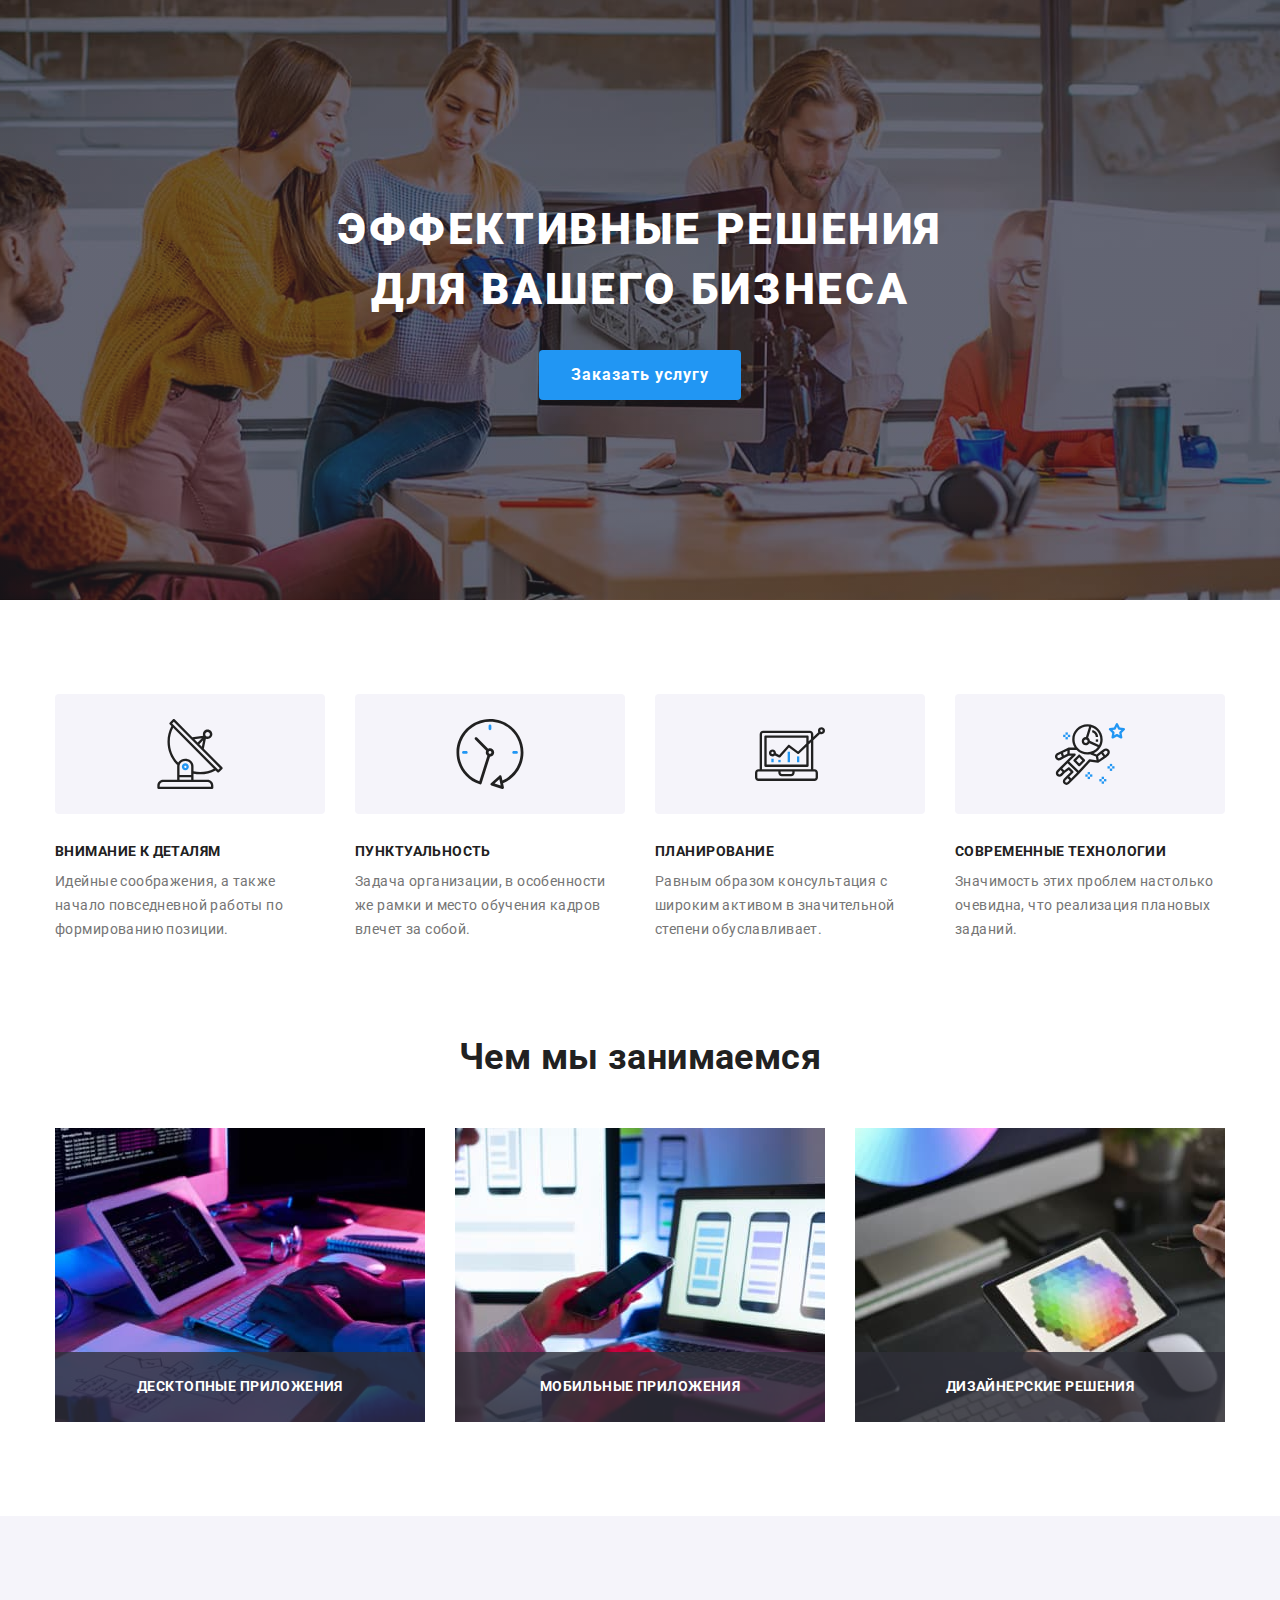
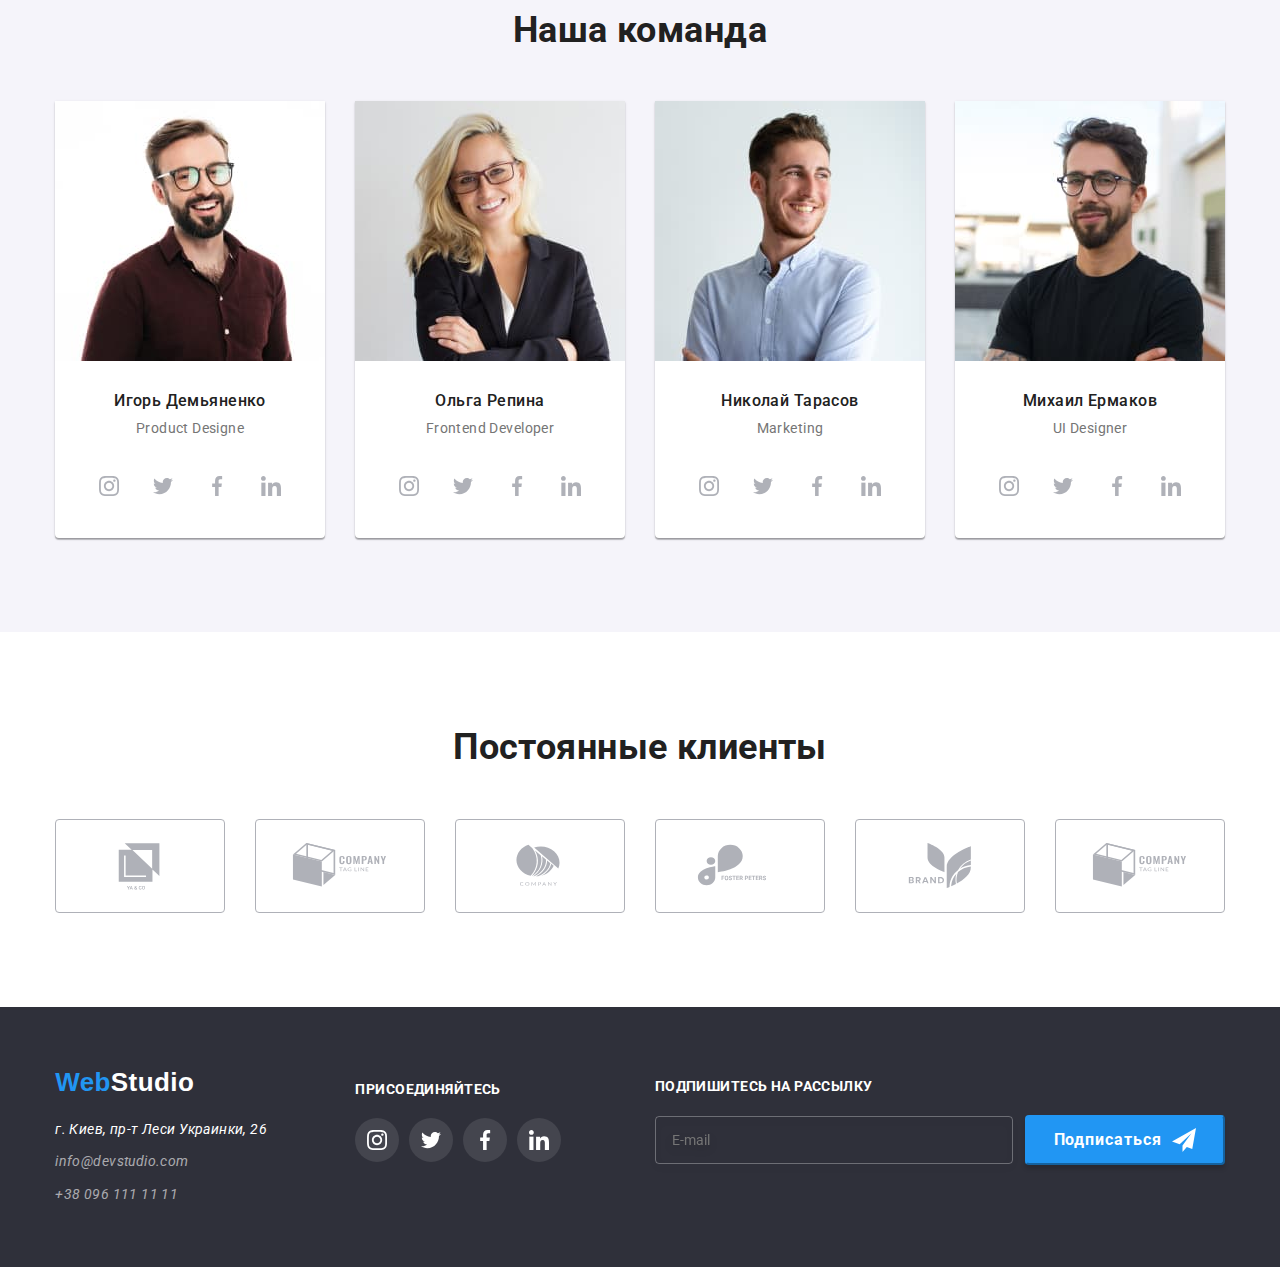
==== commit 82e29f3f: "адаптація футер" ====
--- a/index.html
+++ b/index.html
@@ -14,7 +14,7 @@
     <link rel="stylesheet" href="./css/main.min.css" />
   </head>
   <body>
-    <!-- <header class="header">
+     <!-- <header class="header">
       <div class="container">
         <nav class="nav">
           <a class="logo" href="./index.html"
@@ -56,7 +56,7 @@
           </li>
         </ul>
       </div>
-    </header> -->
+    </header>  -->
     <main>
       <section class="hero">
         <div class="container">
@@ -66,11 +66,11 @@
           </button>
         </div>
       </section>
-      <!-- <section class="about section">
+       <section class="about section">
         <div class="container">
           <h2 class="visually-hidden">особенности</h2>
           <ul class="about__list list">
-            <li>
+            <li class="about__item">
               <div class="about__icon">
                 <svg width="70px" height="70px">
                   <use href="./images/SVG/icon.svg#icon-antenna"></use>
@@ -82,7 +82,7 @@
                 формированию позиции.
               </p>
             </li>
-            <li>
+            <li class="about__item">
               <div class="about__icon">
                 <svg class="" width="70px" height="70px">
                   <use href="./images/SVG/icon.svg#icon-clock"></use>
@@ -94,7 +94,7 @@
                 кадров влечет за собой.
               </p>
             </li>
-            <li>
+            <li class="about__item"> 
               <div class="about__icon">
                 <svg width="70px" height="70px">
                   <use href="./images/SVG/icon.svg#icon-diagram"></use>
@@ -106,7 +106,7 @@
                 степени обуславливает.
               </p>
             </li>
-            <li>
+            <li class="about__item">
               <div class="about__icon">
                 <svg width="70px" height="70px">
                   <use href="./images/SVG/icon.svg#icon-astronaut"></use>
@@ -161,8 +161,8 @@
       <section class="developer section">
         <div class="container">
           <h2 class="developer__title">Наша команда</h2>
-          <ul class="team-list list">
-            <li class="team-list__item">
+          <ul class="developer-list list">
+            <li class="developer-list__item">
               <img
                 src="./images/team/product_designer.jpg"
                 alt="портрет"
@@ -205,7 +205,7 @@
                 </ul>
               </div>
             </li>
-            <li class="team-list__item">
+            <li class="developer-list__item">
               <img
                 src="./images/team/frontend_developer.jpg"
                 alt="портрет"
@@ -248,7 +248,7 @@
                 </ul>
               </div>
             </li>
-            <li class="team-list__item">
+            <li class="developer-list__item">
               <img
                 src="./images/team/marketing.jpg"
                 alt="портрет"
@@ -289,7 +289,7 @@
                 </ul>
               </div>
             </li>
-            <li class="team-list__item">
+            <li class="developer-list__item">
               <img
                 src="./images/team/ui_designer.jpg"
                 alt="портрет"
@@ -335,11 +335,11 @@
           </ul>
         </div>
       </section>
-      <section class="clients">
+      <section class="clients section">
         <div class="container">
           <h2 class="client__title">Постоянные клиенты</h2>
           <ul class="client-icon list">
-            <li class="clients-icon__item">
+            <li class="client-icon__item">
               <a href="" class="clients-icon__link">
                 <svg class="clients-icon__svg" width="106px" height="60px">
                   <use href="./images/SVG/icon.svg#icon-ya--co"></use>
@@ -383,33 +383,26 @@
             </li>
           </ul>
         </div>
-      </section> -->
+      </section>
     </main>
-    <!-- <footer class="footer">
+    <footer class="footer">
       <div class="container">
-        <div class="address-container">
-          <a class="logo" href="./index.html"
-            ><span class="logo__web">Web</span
-            ><span class="logo__studio--footer">Studio</span></a
-          >
+          <div class="address-container">
+          <a class="logo" href="./index.html">
+            <span class="logo__web">Web</span><span
+              class="logo__studio--footer">Studio</span></a>
           <address class="address">
             <ul class="list">
               <li class="addres__item">
-                <a
-                  class="address__footer"
-                  href="https://www.google.com/maps/place/%D0%B1%D1%83%D0%BB.+%D0%9B%D0%B5%D1%81%D0%B8+%D0%A3%D0%BA%D1%80%D0%B0%D0%B8%D0%BD%D0%BA%D0%B8,+26,+%D0%9A%D0%B8%D0%B5%D0%B2,+%D0%A3%D0%BA%D1%80%D0%B0%D0%B8%D0%BD%D0%B0,+02000/data=!4m2!3m1!1s0x40d4cf0e033ecbe9:0x57a4dffefec77da0?sa=X&ved=2ahUKEwiqrJX89On3AhVQoI4IHcCcBigQ8gF6BAgMEAE"
-                  >г. Киев, пр-т Леси Украинки, 26</a
-                >
+                <a class="address__footer"
+                  href="https://www.google.com/maps/place/%D0%B1%D1%83%D0%BB.+%D0%9B%D0%B5%D1%81%D0%B8+%D0%A3%D0%BA%D1%80%D0%B0%D0%B8%D0%BD%D0%BA%D0%B8,+26,+%D0%9A%D0%B8%D0%B5%D0%B2,+%D0%A3%D0%BA%D1%80%D0%B0%D0%B8%D0%BD%D0%B0,+02000/data=!4m2!3m1!1s0x40d4cf0e033ecbe9:0x57a4dffefec77da0?sa=X&ved=2ahUKEwiqrJX89On3AhVQoI4IHcCcBigQ8gF6BAgMEAE">г.
+                  Киев, пр-т Леси Украинки, 26</a>
               </li>
               <li class="addres__item">
-                <a class="contack-footter" href="mailto:info@devstudio.com"
-                  >info@devstudio.com</a
-                >
+                <a class="contack-footter" href="mailto:info@devstudio.com">info@devstudio.com</a>
               </li>
-              <li class="addres-item">
-                <a class="contack-footter" href="tel:+380961111111"
-                  >+38 096 111 11 11</a
-                >
+              <li class="addres__item">
+                <a class="contack-footter" href="tel:+380961111111">+38 096 111 11 11</a>
               </li>
             </ul>
           </address>
@@ -451,7 +444,7 @@
           <form>
             <h2 class="form-subscribe__title">Подпишитесь на рассылку</h2>
             <div class="form-subscribe__container">
-              <label>
+              <label class="form-subscribe-label">
                 <input
                   class="form-subscribe-fild"
                   type="email"
@@ -471,7 +464,7 @@
           </form>
         </div>
       </div>
-    </footer> -->
+    </footer> 
     <div class="backdrop is-hidden" data-modal>
       <div class="modal">
         <button class="button-close" type="button" data-modal-close>
@@ -517,7 +510,6 @@
           <div class="modal-form-textarea">
             <label class="modal-lable">
               <span class="modal-lable-text">Комментарий</span>
-
               <textarea
                 class="modal-textarea"
                 name="comment"
--- a/css/main.min.css
+++ b/css/main.min.css
@@ -1 +1 @@
-/*! modern-normalize v1.1.0 | MIT License | https://github.com/sindresorhus/modern-normalize */*,::before,::after{-webkit-box-sizing:border-box;box-sizing:border-box}html{line-height:1.15;-webkit-text-size-adjust:100%;-moz-tab-size:4;-o-tab-size:4;tab-size:4}body{margin:0;font-family:system-ui,-apple-system,"Segoe UI",Roboto,Helvetica,Arial,sans-serif,"Apple Color Emoji","Segoe UI Emoji"}hr{height:0;color:inherit}abbr[title]{-webkit-text-decoration:underline dotted;text-decoration:underline dotted}b,strong{font-weight:bolder}code,kbd,samp,pre{font-family:ui-monospace,SFMono-Regular,Consolas,"Liberation Mono",Menlo,monospace;font-size:1em}small{font-size:80%}sub,sup{font-size:75%;line-height:0;position:relative;vertical-align:baseline}sub{bottom:-0.25em}sup{top:-0.5em}table{text-indent:0;border-color:inherit}button,input,optgroup,select,textarea{font-family:inherit;font-size:100%;line-height:1.15;margin:0}button,select{text-transform:none}button,[type=button],[type=reset],[type=submit]{-webkit-appearance:button}::-moz-focus-inner{border-style:none;padding:0}:-moz-focusring{outline:1px dotted ButtonText}:-moz-ui-invalid{box-shadow:none}legend{padding:0}progress{vertical-align:baseline}::-webkit-inner-spin-button,::-webkit-outer-spin-button{height:auto}[type=search]{-webkit-appearance:textfield;outline-offset:-2px}::-webkit-search-decoration{-webkit-appearance:none}::-webkit-file-upload-button{-webkit-appearance:button;font:inherit}summary{display:list-item}h1,h2,h3,h4,h5,h6,p,ul{margin:0;padding:0}ul{list-style:none}body{font-family:"Roboto",sans-serif;font-size:14px;letter-spacing:.03em;color:var(--color-main)}img{display:block;max-width:100%;height:auto}:root{--color-main: #757575;--color-pre: #212121;--color-accent: #2196f3}.visually-hidden{position:absolute;white-space:nowrap;width:1px;height:1px;overflow:hidden;border:0;padding:0;clip:rect(0 0 0 0);-webkit-clip-path:inset(50%);clip-path:inset(50%);margin:-1px}.container{width:1200px;margin:0 auto;padding:0 15px}.section{padding-top:94px;padding-bottom:94px}.hero{background-image:-webkit-gradient(linear, left top, left bottom, from(rgba(47, 48, 58, 0.4)), to(rgba(47, 48, 58, 0.4))),url(../images/hero.jpg);background-image:linear-gradient(rgba(47, 48, 58, 0.4), rgba(47, 48, 58, 0.4)),url(../images/hero.jpg);background-position:center;background-repeat:no-repeat;background-size:cover;padding-top:200px;padding-bottom:200px;max-width:1600px;margin:0 auto}.hero__title{font-weight:900;font-size:44px;line-height:1.36;text-align:center;letter-spacing:.06em;text-transform:uppercase;color:#fff;max-width:696px;margin:0 auto 40px}.hero__button{font-weight:700;font-size:16px;line-height:1.88;-webkit-box-align:center;-ms-flex-align:center;align-items:center;text-align:center;letter-spacing:.06em;color:#fff;display:block;background-color:var(--color-accent);cursor:pointer;margin:0 auto;padding:10px 32px;border:0px;border-radius:4px}.header{padding-top:24px;padding-bottom:25px;border-bottom:1px solid #ececec}.header .container{display:-webkit-box;display:-ms-flexbox;display:flex;-webkit-box-align:center;-ms-flex-align:center;align-items:center}.about__list{display:-webkit-box;display:-ms-flexbox;display:flex;-webkit-box-pack:justify;-ms-flex-pack:justify;justify-content:space-between}.about__title{font-weight:700;font-size:14px;line-height:1.14;text-transform:uppercase;color:var(--color-pre);margin-bottom:10px;max-width:270px}.text{font-family:"Roboto";font-size:14px;line-height:1.71;max-width:270px}.gallery{padding-top:0}.gallery-list{display:-webkit-box;display:-ms-flexbox;display:flex;gap:30px}.gallery__title{font-weight:700;font-size:36px;line-height:1.17;text-align:center;color:var(--color-pre);margin-bottom:50px}.gallery-list__foto{position:relative;width:100%;height:100%}.gallery-list__description{position:absolute;bottom:0;font-family:"Roboto";font-style:normal;font-weight:700;font-size:14px;line-height:1.14;text-transform:uppercase;display:-webkit-box;display:-ms-flexbox;display:flex;-webkit-box-align:center;-ms-flex-align:center;align-items:center;-webkit-box-pack:center;-ms-flex-pack:center;justify-content:center;background-color:rgba(47,48,58,.8);color:#fff;width:370px;height:70px}.clients{padding-top:94px;padding-bottom:94px}.client__title{font-family:"Roboto";font-style:normal;font-weight:700;font-size:36px;line-height:1.19;text-align:center;margin-bottom:50px;color:#212121}.clients-icon__link{width:170px;height:92px;border:1px solid #afb1b8;border-radius:4px;display:-webkit-box;display:-ms-flexbox;display:flex;-webkit-box-pack:center;-ms-flex-pack:center;justify-content:center;-webkit-box-align:center;-ms-flex-align:center;align-items:center;color:#afb1b8;-webkit-transition:color 250ms cubic-bezier(0.4, 0, 0.2, 1),border-color 250ms cubic-bezier(0.4, 0, 0.2, 1);transition:color 250ms cubic-bezier(0.4, 0, 0.2, 1),border-color 250ms cubic-bezier(0.4, 0, 0.2, 1)}.clients-icon__link:hover{border-color:var(--color-accent);color:var(--color-accent)}.client-icon{display:-webkit-box;display:-ms-flexbox;display:flex;-webkit-box-pack:justify;-ms-flex-pack:justify;justify-content:space-between}.clients-icon__svg{fill:currentColor}.backdrop{position:fixed;top:0;left:0;width:100%;height:100%;background-color:rgba(0,0,0,.2);-webkit-transition:opacity 250ms cubic-bezier(0.4, 0, 0.2, 1),visibility 250ms cubic-bezier(0.4, 0, 0.2, 1);transition:opacity 250ms cubic-bezier(0.4, 0, 0.2, 1),visibility 250ms cubic-bezier(0.4, 0, 0.2, 1)}.is-hidden .modal{-webkit-transform:translate(-50%, -50%) scale(0);transform:translate(-50%, -50%) scale(0)}.modal{position:absolute;top:50%;left:50%;width:528px;height:581px;padding:40px;-webkit-transform:translate(-50%, -50%) scale(1);transform:translate(-50%, -50%) scale(1);background-color:#fff;border-radius:4px;-webkit-box-shadow:0px 1px 3px rgba(0,0,0,.12),0px 1px 1px rgba(0,0,0,.14),0px 2px 1px rgba(0,0,0,.2);box-shadow:0px 1px 3px rgba(0,0,0,.12),0px 1px 1px rgba(0,0,0,.14),0px 2px 1px rgba(0,0,0,.2);-webkit-transition:-webkit-transform 250ms cubic-bezier(0.4, 0, 0.2, 1);transition:-webkit-transform 250ms cubic-bezier(0.4, 0, 0.2, 1);transition:transform 250ms cubic-bezier(0.4, 0, 0.2, 1);transition:transform 250ms cubic-bezier(0.4, 0, 0.2, 1), -webkit-transform 250ms cubic-bezier(0.4, 0, 0.2, 1)}.button-close{position:absolute;top:8px;right:8px;width:30px;height:30px;border-radius:50%;border:1px solid rgba(0,0,0,.1);background-color:#fff;display:-webkit-box;display:-ms-flexbox;display:flex;-webkit-box-pack:center;-ms-flex-pack:center;justify-content:center;-webkit-box-align:center;-ms-flex-align:center;align-items:center;-webkit-transition:fill 250ms cubic-bezier(0.4, 0, 0.2, 1);transition:fill 250ms cubic-bezier(0.4, 0, 0.2, 1);cursor:pointer}.button-close :hover,.button-close :focus{fill:var(--color-accent)}.button-close__icon{fill:#000}.is-hidden{opacity:0;visibility:hidden;pointer-events:none}.model__title{font-family:"Roboto";font-weight:700;font-size:20px;line-height:1.15;text-align:center;color:#212121;margin-bottom:12px}.modal-form-field{margin-bottom:10px}.modal-lable-text{display:block;font-size:12px;line-height:1.16;margin-bottom:4px}.modal-lable{cursor:pointer}.modal-input{width:100%;height:40px;padding:12px 10px 12px 42px;border:1px solid rgba(33,33,33,.2);border-radius:4px;cursor:inherit;outline:rgba(0,0,0,0);-webkit-transition:border-color 250ms cubic-bezier(0.4, 0, 0.2, 1);transition:border-color 250ms cubic-bezier(0.4, 0, 0.2, 1)}.modal-input:focus{border-color:var(--color-accent)}.modal-input-fild{position:relative}.modal-icon{position:absolute;top:50%;left:12px;-webkit-transform:translateY(-50%);transform:translateY(-50%);-webkit-transition:fill 250ms cubic-bezier(0.4, 0, 0.2, 1);transition:fill 250ms cubic-bezier(0.4, 0, 0.2, 1)}.modal-input:focus+.modal-icon{fill:var(--color-accent)}.modal-textarea{width:100%;resize:none;padding:12px 16px}.modal-form-textarea{margin-bottom:20px;outline:rgba(0,0,0,0)}.modal-textarea{display:block;width:100%;height:120px;outline:rgba(0,0,0,0);border:1px solid rgba(33,33,33,.2);border-radius:4px;-webkit-transition:border-color 250ms cubic-bezier(0.4, 0, 0.2, 1);transition:border-color 250ms cubic-bezier(0.4, 0, 0.2, 1);cursor:pointer}.modal-textarea:focus{border-color:var(--color-accent)}.modal-form-contract{margin-bottom:30px}.modal-checkbox{width:16px;height:15px;border:1px solid #212121;border-radius:2px;-webkit-transition:background-color 250ms cubic-bezier(0.4, 0, 0.2, 1);transition:background-color 250ms cubic-bezier(0.4, 0, 0.2, 1)}.modal-contract-checkbox:checked+.modal-checkbox{background-color:var(--color-accent);background-image:url(../images/SVG/icon/check.svg);background-origin:border-box;border:none;background-size:contain}.modal-lable-contract{display:-webkit-box;display:-ms-flexbox;display:flex;-webkit-box-pack:center;-ms-flex-pack:center;justify-content:center;-webkit-box-align:center;-ms-flex-align:center;align-items:center;cursor:pointer}.modal-text-checkbox{margin-left:7px;line-height:1.71}.modal-link-contract{color:var(--color-accent)}.modal-button-submit{font-family:"Roboto";font-weight:700;font-size:16px;line-height:1.88;letter-spacing:.06em;color:#fff;display:-webkit-box;display:-ms-flexbox;display:flex;-webkit-box-pack:center;-ms-flex-pack:center;justify-content:center;-webkit-box-align:center;-ms-flex-align:center;align-items:center;width:200px;height:50px;background-color:#188ce8;border-color:rgba(0,0,0,0);-webkit-box-shadow:0px 4px 4px rgba(0,0,0,.15);box-shadow:0px 4px 4px rgba(0,0,0,.15);border-radius:4px;margin:0 auto;cursor:pointer}.example-link{text-decoration:none}.example{padding-top:94px;padding-bottom:94px}.example-list{display:-webkit-box;display:-ms-flexbox;display:flex;-ms-flex-wrap:wrap;flex-wrap:wrap;gap:30px}.example-caption{padding-top:20px;padding-bottom:20px;padding-left:24px}.example-title{font-weight:700;font-size:18px;line-height:2;letter-spacing:.06em;color:var(--color-pre);margin-bottom:4px}.example-text{font-size:16px;line-height:1.88;color:var(--color-main)}.example-item{width:370px;border-bottom:1px solid #eee}.example-link{display:block;-webkit-transition:-webkit-box-shadow 250ms cubic-bezier(0.4, 0, 0.2, 1);transition:-webkit-box-shadow 250ms cubic-bezier(0.4, 0, 0.2, 1);transition:box-shadow 250ms cubic-bezier(0.4, 0, 0.2, 1);transition:box-shadow 250ms cubic-bezier(0.4, 0, 0.2, 1), -webkit-box-shadow 250ms cubic-bezier(0.4, 0, 0.2, 1)}.example-link:hover,.example-link:focus{-webkit-box-shadow:0px 1px 1px rgba(0,0,0,.12),0px 4px 4px rgba(0,0,0,.06),1px 4px 6px rgba(0,0,0,.16);box-shadow:0px 1px 1px rgba(0,0,0,.12),0px 4px 4px rgba(0,0,0,.06),1px 4px 6px rgba(0,0,0,.16)}.example-container-foto{position:relative;width:100%;height:100%;overflow:hidden}.example-description{position:absolute;bottom:-100%;font-family:"Roboto";font-style:normal;font-weight:400;font-size:18px;line-height:1.56;color:#fff;background-color:var(--color-accent);padding:63px 24px 63px;width:100%;height:100%;overflow:hidden;-webkit-transition:-webkit-transform 250ms cubic-bezier(0.4, 0, 0.2, 1);transition:-webkit-transform 250ms cubic-bezier(0.4, 0, 0.2, 1);transition:transform 250ms cubic-bezier(0.4, 0, 0.2, 1);transition:transform 250ms cubic-bezier(0.4, 0, 0.2, 1), -webkit-transform 250ms cubic-bezier(0.4, 0, 0.2, 1)}.example-link:hover .example-description{-webkit-transform:translateY(-100%);transform:translateY(-100%)}.logo{font-family:"Releway",sans-serif;font-weight:700;font-size:26px;line-height:1.19;text-decoration:none;word-spacing:0}.logo__web{color:var(--color-accent)}.logo__studio--header{color:var(--color-pre);margin-right:93px}.footer .logo{display:block;margin-bottom:20px}.logo__studio--footer{color:#fff}.nav{display:-webkit-box;display:-ms-flexbox;display:flex;-webkit-box-align:center;-ms-flex-align:center;align-items:center}.nav-list{display:-webkit-box;display:-ms-flexbox;display:flex}.nav-list__link{text-decoration:none;font-weight:500;font-size:14px;line-height:1.14;letter-spacing:.02em;color:var(--color-pre);padding:33px 0;-webkit-transition:color 250ms cubic-bezier(0.4, 0, 0.2, 1);transition:color 250ms cubic-bezier(0.4, 0, 0.2, 1);position:relative}.nav-list__link:active{color:red}.nav-list__link:hover,.nav-list__link:focus{color:#2196f3}.nav-list__item:not(:last-child){margin-right:50px}.nav-item__link--current{color:var(--color-accent)}.nav-item__link--current::after{position:absolute;bottom:0;content:"";width:100%;height:4px;background-color:var(--color-accent);display:block;border-radius:2px}.contackt{display:-webkit-box;display:-ms-flexbox;display:flex;margin-left:auto}.contackt__link{text-decoration:none;font-weight:500;font-size:14px;line-height:1.14;letter-spacing:.02em;color:var(--color-main);display:-webkit-box;display:-ms-flexbox;display:flex;-webkit-box-align:center;-ms-flex-align:center;align-items:center;-webkit-transition:color 250ms cubic-bezier(0.4, 0, 0.2, 1);transition:color 250ms cubic-bezier(0.4, 0, 0.2, 1)}.contackt__link:hover,.contackt__link:focus{color:var(--color-accent)}.contackt__icon{fill:currentColor;-webkit-box-align:baseline;-ms-flex-align:baseline;align-items:baseline;margin-right:10px}.contackt__item:not(:last-child){margin-right:50px}.contackt__item:hover,.contackt__item:focus{color:var(--color-accent)}.about__icon{width:270px;height:120px;border-radius:4px;background-color:#f5f4fa;display:-webkit-box;display:-ms-flexbox;display:flex;-webkit-box-pack:center;-ms-flex-pack:center;justify-content:center;-webkit-box-align:center;-ms-flex-align:center;align-items:center;margin-bottom:30px}.social-items{display:-webkit-box;display:-ms-flexbox;display:flex}.icon-social{width:44px;height:44px;border-radius:50%}.icon-social__link{width:100%;height:100%;border-radius:50%;display:-webkit-box;display:-ms-flexbox;display:flex;-webkit-box-pack:center;-ms-flex-pack:center;justify-content:center;-webkit-box-align:center;-ms-flex-align:center;align-items:center}.icon-social:not(:last-child){margin-right:10px}.icon-social__link:hover,.icon-social__link:focus{background-color:var(--color-accent)}.developer .icon-social__link:hover,.developer .icon-social__link:focus{fill:#fff}.developer{background-image:-webkit-gradient(linear, left top, left bottom, from(#f5f4fa), to(#f5f4fa));background-image:linear-gradient(#f5f4fa, #f5f4fa);background-size:1600px;background-position:center;background-repeat:no-repeat;padding-top:94px;padding-bottom:94px}.developer .social-items{-webkit-box-pack:center;-ms-flex-pack:center;justify-content:center}.developer .icon-social__link{fill:#afb1b8;-webkit-transition:fill 250ms cubic-bezier(0.4, 0, 0.2, 1),background-color 250ms cubic-bezier(0.4, 0, 0.2, 1);transition:fill 250ms cubic-bezier(0.4, 0, 0.2, 1),background-color 250ms cubic-bezier(0.4, 0, 0.2, 1)}.developer__title{font-weight:700;font-size:36px;line-height:1.17;text-align:center;color:var(--color-pre);margin-bottom:50px}.team-list__item{width:calc(25% - 30px);margin-left:30px;background-color:#fff;border-radius:0px 0px 4px 4px;-webkit-box-shadow:0px 1px 3px rgba(0,0,0,.12),0px 1px 1px rgba(0,0,0,.14),0px 2px 1px rgba(0,0,0,.2);box-shadow:0px 1px 3px rgba(0,0,0,.12),0px 1px 1px rgba(0,0,0,.14),0px 2px 1px rgba(0,0,0,.2)}.team-list{display:-webkit-box;display:-ms-flexbox;display:flex;margin-left:-30px}.developer-caption{padding-top:30px;padding-bottom:30px}.developer-caption__name{font-weight:500;font-size:16px;line-height:1.19;text-align:center;color:var(--color-pre);margin-bottom:10px}.developer-caption__profession{text-align:center;margin-bottom:28px}.footer .container{display:-webkit-box;display:-ms-flexbox;display:flex}.address-container{min-width:300px}.footer{background-image:-webkit-gradient(linear, left top, left bottom, from(#2f303a), to(#2f303a));background-image:linear-gradient(#2f303a, #2f303a);background-repeat:no-repeat;background-size:1600px;background-position:center;padding-top:60px;padding-bottom:60px}.addres__item:not(:last-child){margin-bottom:9px}.contack-footter{font-size:14px;line-height:1.71;color:rgba(255,255,255,.6);text-decoration:none;-webkit-transition:color 250ms cubic-bezier(0.4, 0, 0.2, 1);transition:color 250ms cubic-bezier(0.4, 0, 0.2, 1)}.contack-footter:hover,.contack-footter:focus{color:var(--color-accent)}.address__footer{font-size:14px;line-height:1.71;color:#fff;text-decoration:none;-webkit-transition:color 250ms cubic-bezier(0.4, 0, 0.2, 1);transition:color 250ms cubic-bezier(0.4, 0, 0.2, 1)}.address__footer:hover,.address__footer:focus{color:var(--color-accent)}.icon-social-footer__title{font-family:"Roboto";font-weight:700;font-size:14px;line-height:1.14;text-transform:uppercase;color:#fff;margin-bottom:20px}.icon-social-footer{padding:15px}.icon-items-footer{display:-webkit-box;display:-ms-flexbox;display:flex}.footer .icon-social{background-color:rgba(255,255,255,.1)}.footer .icon-social__link{fill:#fff;-webkit-transition:background-color 250ms cubic-bezier(0.4, 0, 0.2, 1);transition:background-color 250ms cubic-bezier(0.4, 0, 0.2, 1)}.form-subscribe{padding-top:12px;margin-left:93px}.form-subscribe__title{margin-bottom:20px;font-weight:700;font-size:14px;line-height:1.14;text-transform:uppercase;color:#fff}.form-subscribe__container{display:-webkit-box;display:-ms-flexbox;display:flex}.form-subscribe-fild{color:#fff;padding:15px 16px;margin-right:12px;width:358px;background-color:rgba(0,0,0,0);border:1px solid rgba(255,255,255,.3);-webkit-filter:drop-shadow(0px 4px 4px rgba(0, 0, 0, 0.15));filter:drop-shadow(0px 4px 4px rgba(0, 0, 0, 0.15));border-radius:4px;outline:rgba(0,0,0,0)}.form-subscribe-fild:focus{border-color:var(--color-accent)}.form-subscribe__button{font-family:"Roboto";font-style:normal;font-weight:700;font-size:16px;line-height:1.88;width:200px;height:50px;display:-webkit-box;display:-ms-flexbox;display:flex;-webkit-box-align:center;-ms-flex-align:center;align-items:center;-webkit-box-pack:center;-ms-flex-pack:center;justify-content:center;letter-spacing:.06em;color:#fff;background-color:var(--color-accent);-webkit-box-shadow:0px 4px 4px rgba(0,0,0,.15);box-shadow:0px 4px 4px rgba(0,0,0,.15);border-radius:4px;border-color:#2196f3;cursor:pointer}.form-subscribe__icon{margin-left:10px}.button-list{display:-webkit-box;display:-ms-flexbox;display:flex;-webkit-box-pack:center;-ms-flex-pack:center;justify-content:center;margin-bottom:50px}.menu-button{font-weight:500;font-size:16px;line-height:1.62;text-align:center;letter-spacing:.03em;padding:6px 22px;border:0;border-radius:4px;-webkit-transition:background-color 250ms cubic-bezier(0.4, 0, 0.2, 1),color 250ms cubic-bezier(0.4, 0, 0.2, 1),-webkit-box-shadow 250ms cubic-bezier(0.4, 0, 0.2, 1);transition:background-color 250ms cubic-bezier(0.4, 0, 0.2, 1),color 250ms cubic-bezier(0.4, 0, 0.2, 1),-webkit-box-shadow 250ms cubic-bezier(0.4, 0, 0.2, 1);transition:background-color 250ms cubic-bezier(0.4, 0, 0.2, 1),color 250ms cubic-bezier(0.4, 0, 0.2, 1),box-shadow 250ms cubic-bezier(0.4, 0, 0.2, 1);transition:background-color 250ms cubic-bezier(0.4, 0, 0.2, 1),color 250ms cubic-bezier(0.4, 0, 0.2, 1),box-shadow 250ms cubic-bezier(0.4, 0, 0.2, 1),-webkit-box-shadow 250ms cubic-bezier(0.4, 0, 0.2, 1)}.menu-button:hover,.menu-button:focus{background-color:var(--color-accent);color:#fff;cursor:pointer;-webkit-box-shadow:0px 3px 1px rgba(0,0,0,.1),0px 1px 2px rgba(0,0,0,.08),0px 2px 2px rgba(0,0,0,.12);box-shadow:0px 3px 1px rgba(0,0,0,.1),0px 1px 2px rgba(0,0,0,.08),0px 2px 2px rgba(0,0,0,.12)}.button-item:not(:first-child){margin-left:8px}/*# sourceMappingURL=main.min.css.map */+/*! modern-normalize v1.1.0 | MIT License | https://github.com/sindresorhus/modern-normalize */*,::before,::after{-webkit-box-sizing:border-box;box-sizing:border-box}html{line-height:1.15;-webkit-text-size-adjust:100%;-moz-tab-size:4;-o-tab-size:4;tab-size:4}body{margin:0;font-family:system-ui,-apple-system,"Segoe UI",Roboto,Helvetica,Arial,sans-serif,"Apple Color Emoji","Segoe UI Emoji"}hr{height:0;color:inherit}abbr[title]{-webkit-text-decoration:underline dotted;text-decoration:underline dotted}b,strong{font-weight:bolder}code,kbd,samp,pre{font-family:ui-monospace,SFMono-Regular,Consolas,"Liberation Mono",Menlo,monospace;font-size:1em}small{font-size:80%}sub,sup{font-size:75%;line-height:0;position:relative;vertical-align:baseline}sub{bottom:-0.25em}sup{top:-0.5em}table{text-indent:0;border-color:inherit}button,input,optgroup,select,textarea{font-family:inherit;font-size:100%;line-height:1.15;margin:0}button,select{text-transform:none}button,[type=button],[type=reset],[type=submit]{-webkit-appearance:button}::-moz-focus-inner{border-style:none;padding:0}:-moz-focusring{outline:1px dotted ButtonText}:-moz-ui-invalid{box-shadow:none}legend{padding:0}progress{vertical-align:baseline}::-webkit-inner-spin-button,::-webkit-outer-spin-button{height:auto}[type=search]{-webkit-appearance:textfield;outline-offset:-2px}::-webkit-search-decoration{-webkit-appearance:none}::-webkit-file-upload-button{-webkit-appearance:button;font:inherit}summary{display:list-item}h1,h2,h3,h4,h5,h6,p,ul{margin:0;padding:0}ul{list-style:none}body{font-family:"Roboto",sans-serif;font-size:14px;letter-spacing:.03em;color:var(--color-main)}img{display:block;width:100%;height:auto}:root{--color-main: #757575;--color-pre: #212121;--color-accent: #2196f3}.visually-hidden{position:absolute;white-space:nowrap;width:1px;height:1px;overflow:hidden;border:0;padding:0;clip:rect(0 0 0 0);-webkit-clip-path:inset(50%);clip-path:inset(50%);margin:-1px}.container{max-width:100%;margin:0 auto;padding:0 15px}@media screen and (min-width: 480px){.container{max-width:480px}}@media screen and (min-width: 768px){.container{max-width:768px}}@media screen and (min-width: 1200px){.container{max-width:1200px}}.section{padding-top:60px;padding-bottom:60px}@media screen and (min-width: 1200px){.section{padding-top:94px;padding-bottom:94px}}.hero{background-image:-webkit-gradient(linear, left top, left bottom, from(rgba(47, 48, 58, 0.4)), to(rgba(47, 48, 58, 0.4))),url(../images/hero_mob.jpg);background-image:linear-gradient(rgba(47, 48, 58, 0.4), rgba(47, 48, 58, 0.4)),url(../images/hero_mob.jpg);padding-top:118px;padding-bottom:118px;background-position:center;background-repeat:no-repeat;background-size:cover;margin:0 auto}@media(min-device-pixel-ratio: 2),(-webkit-min-device-pixel-ratio: 2),(min-resolution: 192dpi),(min-resolution: 2dppx){.hero{background-image:-webkit-gradient(linear, left top, left bottom, from(rgba(47, 48, 58, 0.4)), to(rgba(47, 48, 58, 0.4))),url(../images/hero_mobx2.jpg);background-image:linear-gradient(rgba(47, 48, 58, 0.4), rgba(47, 48, 58, 0.4)),url(../images/hero_mobx2.jpg)}}@media screen and (min-width: 480px){.hero{max-width:480px}}@media screen and (min-width: 768px){.hero{max-width:768px;background-image:-webkit-gradient(linear, left top, left bottom, from(rgba(47, 48, 58, 0.4)), to(rgba(47, 48, 58, 0.4))),url(../images/hero_tab.jpg);background-image:linear-gradient(rgba(47, 48, 58, 0.4), rgba(47, 48, 58, 0.4)),url(../images/hero_tab.jpg)}}@media screen and (min-width: 768px)and (min-device-pixel-ratio: 2),screen and (min-width: 768px)and (-webkit-min-device-pixel-ratio: 2),screen and (min-width: 768px)and (min-resolution: 192dpi),screen and (min-width: 768px)and (min-resolution: 2dppx){.hero{background-image:-webkit-gradient(linear, left top, left bottom, from(rgba(47, 48, 58, 0.4)), to(rgba(47, 48, 58, 0.4))),url(../images/hero_tabx2.jpg);background-image:linear-gradient(rgba(47, 48, 58, 0.4), rgba(47, 48, 58, 0.4)),url(../images/hero_tabx2.jpg)}}@media screen and (min-width: 1200px){.hero{max-width:1600px;padding-top:200px;padding-bottom:200px;background-image:-webkit-gradient(linear, left top, left bottom, from(rgba(47, 48, 58, 0.4)), to(rgba(47, 48, 58, 0.4))),url(../images/hero.jpg);background-image:linear-gradient(rgba(47, 48, 58, 0.4), rgba(47, 48, 58, 0.4)),url(../images/hero.jpg)}}@media screen and (min-width: 1200px)and (min-device-pixel-ratio: 2),screen and (min-width: 1200px)and (-webkit-min-device-pixel-ratio: 2),screen and (min-width: 1200px)and (min-resolution: 192dpi),screen and (min-width: 1200px)and (min-resolution: 2dppx){.hero{background-image:-webkit-gradient(linear, left top, left bottom, from(rgba(47, 48, 58, 0.4)), to(rgba(47, 48, 58, 0.4))),url(../images/herox2.jpg);background-image:linear-gradient(rgba(47, 48, 58, 0.4), rgba(47, 48, 58, 0.4)),url(../images/herox2.jpg)}}.hero__title{font-weight:900;text-align:center;letter-spacing:.06em;text-transform:uppercase;font-size:26px;line-height:1.61;color:#fff;max-width:360px;margin:0 auto 30px}@media screen and (min-width: 1200px){.hero__title{max-width:696px;font-size:44px;line-height:1.36}}.hero__button{font-weight:700;font-size:16px;line-height:1.88;-webkit-box-align:center;-ms-flex-align:center;align-items:center;text-align:center;letter-spacing:.06em;color:#fff;display:block;background-color:var(--color-accent);cursor:pointer;margin:0 auto;padding:10px 32px;border:0px;border-radius:4px}.header{padding-top:24px;padding-bottom:25px;border-bottom:1px solid #ececec}.header .container{display:-webkit-box;display:-ms-flexbox;display:flex;-webkit-box-align:center;-ms-flex-align:center;align-items:center}.about__list{display:-webkit-box;display:-ms-flexbox;display:flex;-ms-flex-wrap:wrap;flex-wrap:wrap;gap:30px;-webkit-box-pack:justify;-ms-flex-pack:justify;justify-content:space-between}.about__item{width:100%}@media screen and (min-width: 768px){.about__item{width:calc((100% - 30px)/2)}}@media screen and (min-width: 1200px){.about__item{width:calc((100% - 90px)/4)}}.about__title{font-weight:700;font-size:14px;line-height:1.14;text-transform:uppercase;color:var(--color-pre);margin-bottom:10px}.text{font-family:"Roboto";font-size:14px;line-height:1.71}.gallery{display:none}@media screen and (min-width: 1200px){.gallery{display:block;padding-top:0}.gallery-list{display:-webkit-box;display:-ms-flexbox;display:flex;gap:30px}.gallery__title{font-weight:700;font-size:36px;line-height:1.17;text-align:center;color:var(--color-pre);margin-bottom:50px}.gallery-list__foto{position:relative;width:100%;height:100%}.gallery-list__description{position:absolute;bottom:0;font-family:"Roboto";font-style:normal;font-weight:700;font-size:14px;line-height:1.14;text-transform:uppercase;display:-webkit-box;display:-ms-flexbox;display:flex;-webkit-box-align:center;-ms-flex-align:center;align-items:center;-webkit-box-pack:center;-ms-flex-pack:center;justify-content:center;background-color:rgba(47,48,58,.8);color:#fff;width:370px;height:70px}}.client__title{font-family:"Roboto";font-style:normal;font-weight:700;font-size:28px;line-height:1.18;text-align:center;margin-bottom:30px;color:#212121}@media screen and (min-width: 1200px){.client__title{font-size:36px;line-height:1.19;margin-bottom:50px}}.client-icon{display:-webkit-box;display:-ms-flexbox;display:flex;-webkit-box-pack:justify;-ms-flex-pack:justify;justify-content:space-between;-ms-flex-wrap:wrap;flex-wrap:wrap;gap:30px}.client-icon__item{width:calc((100% - 30px)/2);border:1px solid #afb1b8;border-radius:4px}@media screen and (min-width: 768px){.client-icon__item{width:calc((100% - 60px)/3);border:1px solid #afb1b8;border-radius:4px}}@media screen and (min-width: 1200px){.client-icon__item{width:calc((100% - 150px)/6);border:1px solid #afb1b8;border-radius:4px}}.client-icon__item:hover{border-color:var(--color-accent);color:var(--color-accent)}.clients-icon__link{height:92px;display:-webkit-box;display:-ms-flexbox;display:flex;-webkit-box-pack:center;-ms-flex-pack:center;justify-content:center;-webkit-box-align:center;-ms-flex-align:center;align-items:center;color:#afb1b8;-webkit-transition:color 250ms cubic-bezier(0.4, 0, 0.2, 1),border-color 250ms cubic-bezier(0.4, 0, 0.2, 1);transition:color 250ms cubic-bezier(0.4, 0, 0.2, 1),border-color 250ms cubic-bezier(0.4, 0, 0.2, 1)}.clients-icon__link:hover{border-color:var(--color-accent);color:var(--color-accent)}.clients-icon__svg{fill:currentColor}.backdrop{position:fixed;top:0;left:0;width:100%;height:100%;background-color:rgba(0,0,0,.2);-webkit-transition:opacity 250ms cubic-bezier(0.4, 0, 0.2, 1),visibility 250ms cubic-bezier(0.4, 0, 0.2, 1);transition:opacity 250ms cubic-bezier(0.4, 0, 0.2, 1),visibility 250ms cubic-bezier(0.4, 0, 0.2, 1)}.is-hidden .modal{-webkit-transform:translate(-50%, -50%) scale(0);transform:translate(-50%, -50%) scale(0)}.modal{position:absolute;top:50%;left:50%;width:528px;height:581px;padding:40px;-webkit-transform:translate(-50%, -50%) scale(1);transform:translate(-50%, -50%) scale(1);background-color:#fff;border-radius:4px;-webkit-box-shadow:0px 1px 3px rgba(0,0,0,.12),0px 1px 1px rgba(0,0,0,.14),0px 2px 1px rgba(0,0,0,.2);box-shadow:0px 1px 3px rgba(0,0,0,.12),0px 1px 1px rgba(0,0,0,.14),0px 2px 1px rgba(0,0,0,.2);-webkit-transition:-webkit-transform 250ms cubic-bezier(0.4, 0, 0.2, 1);transition:-webkit-transform 250ms cubic-bezier(0.4, 0, 0.2, 1);transition:transform 250ms cubic-bezier(0.4, 0, 0.2, 1);transition:transform 250ms cubic-bezier(0.4, 0, 0.2, 1), -webkit-transform 250ms cubic-bezier(0.4, 0, 0.2, 1)}.button-close{position:absolute;top:8px;right:8px;width:30px;height:30px;border-radius:50%;border:1px solid rgba(0,0,0,.1);background-color:#fff;display:-webkit-box;display:-ms-flexbox;display:flex;-webkit-box-pack:center;-ms-flex-pack:center;justify-content:center;-webkit-box-align:center;-ms-flex-align:center;align-items:center;-webkit-transition:fill 250ms cubic-bezier(0.4, 0, 0.2, 1);transition:fill 250ms cubic-bezier(0.4, 0, 0.2, 1);cursor:pointer}.button-close :hover,.button-close :focus{fill:var(--color-accent)}.button-close__icon{fill:#000}.is-hidden{opacity:0;visibility:hidden;pointer-events:none}.model__title{font-family:"Roboto";font-weight:700;font-size:20px;line-height:1.15;text-align:center;color:#212121;margin-bottom:12px}.modal-form-field{margin-bottom:10px}.modal-lable-text{display:block;font-size:12px;line-height:1.16;margin-bottom:4px}.modal-lable{cursor:pointer}.modal-input{width:100%;height:40px;padding:12px 10px 12px 42px;border:1px solid rgba(33,33,33,.2);border-radius:4px;cursor:inherit;outline:rgba(0,0,0,0);-webkit-transition:border-color 250ms cubic-bezier(0.4, 0, 0.2, 1);transition:border-color 250ms cubic-bezier(0.4, 0, 0.2, 1)}.modal-input:focus{border-color:var(--color-accent)}.modal-input-fild{position:relative}.modal-icon{position:absolute;top:50%;left:12px;-webkit-transform:translateY(-50%);transform:translateY(-50%);-webkit-transition:fill 250ms cubic-bezier(0.4, 0, 0.2, 1);transition:fill 250ms cubic-bezier(0.4, 0, 0.2, 1)}.modal-input:focus+.modal-icon{fill:var(--color-accent)}.modal-textarea{width:100%;resize:none;padding:12px 16px}.modal-form-textarea{margin-bottom:20px;outline:rgba(0,0,0,0)}.modal-textarea{display:block;width:100%;height:120px;outline:rgba(0,0,0,0);border:1px solid rgba(33,33,33,.2);border-radius:4px;-webkit-transition:border-color 250ms cubic-bezier(0.4, 0, 0.2, 1);transition:border-color 250ms cubic-bezier(0.4, 0, 0.2, 1);cursor:pointer}.modal-textarea:focus{border-color:var(--color-accent)}.modal-form-contract{margin-bottom:30px}.modal-checkbox{width:16px;height:15px;border:1px solid #212121;border-radius:2px;-webkit-transition:background-color 250ms cubic-bezier(0.4, 0, 0.2, 1);transition:background-color 250ms cubic-bezier(0.4, 0, 0.2, 1)}.modal-contract-checkbox:checked+.modal-checkbox{background-color:var(--color-accent);background-image:url(../images/SVG/icon/check.svg);background-origin:border-box;border:none;background-size:contain}.modal-lable-contract{display:-webkit-box;display:-ms-flexbox;display:flex;-webkit-box-pack:center;-ms-flex-pack:center;justify-content:center;-webkit-box-align:center;-ms-flex-align:center;align-items:center;cursor:pointer}.modal-text-checkbox{margin-left:7px;line-height:1.71}.modal-link-contract{color:var(--color-accent)}.modal-button-submit{font-family:"Roboto";font-weight:700;font-size:16px;line-height:1.88;letter-spacing:.06em;color:#fff;display:-webkit-box;display:-ms-flexbox;display:flex;-webkit-box-pack:center;-ms-flex-pack:center;justify-content:center;-webkit-box-align:center;-ms-flex-align:center;align-items:center;width:200px;height:50px;background-color:#188ce8;border-color:rgba(0,0,0,0);-webkit-box-shadow:0px 4px 4px rgba(0,0,0,.15);box-shadow:0px 4px 4px rgba(0,0,0,.15);border-radius:4px;margin:0 auto;cursor:pointer}.example-link{text-decoration:none}.example{padding-top:94px;padding-bottom:94px}.example-list{display:-webkit-box;display:-ms-flexbox;display:flex;-ms-flex-wrap:wrap;flex-wrap:wrap;gap:30px}.example-caption{padding-top:20px;padding-bottom:20px;padding-left:24px}.example-title{font-weight:700;font-size:18px;line-height:2;letter-spacing:.06em;color:var(--color-pre);margin-bottom:4px}.example-text{font-size:16px;line-height:1.88;color:var(--color-main)}.example-item{width:370px;border-bottom:1px solid #eee}.example-link{display:block;-webkit-transition:-webkit-box-shadow 250ms cubic-bezier(0.4, 0, 0.2, 1);transition:-webkit-box-shadow 250ms cubic-bezier(0.4, 0, 0.2, 1);transition:box-shadow 250ms cubic-bezier(0.4, 0, 0.2, 1);transition:box-shadow 250ms cubic-bezier(0.4, 0, 0.2, 1), -webkit-box-shadow 250ms cubic-bezier(0.4, 0, 0.2, 1)}.example-link:hover,.example-link:focus{-webkit-box-shadow:0px 1px 1px rgba(0,0,0,.12),0px 4px 4px rgba(0,0,0,.06),1px 4px 6px rgba(0,0,0,.16);box-shadow:0px 1px 1px rgba(0,0,0,.12),0px 4px 4px rgba(0,0,0,.06),1px 4px 6px rgba(0,0,0,.16)}.example-container-foto{position:relative;width:100%;height:100%;overflow:hidden}.example-description{position:absolute;bottom:-100%;font-family:"Roboto";font-style:normal;font-weight:400;font-size:18px;line-height:1.56;color:#fff;background-color:var(--color-accent);padding:63px 24px 63px;width:100%;height:100%;overflow:hidden;-webkit-transition:-webkit-transform 250ms cubic-bezier(0.4, 0, 0.2, 1);transition:-webkit-transform 250ms cubic-bezier(0.4, 0, 0.2, 1);transition:transform 250ms cubic-bezier(0.4, 0, 0.2, 1);transition:transform 250ms cubic-bezier(0.4, 0, 0.2, 1), -webkit-transform 250ms cubic-bezier(0.4, 0, 0.2, 1)}.example-link:hover .example-description{-webkit-transform:translateY(-100%);transform:translateY(-100%)}.developer{background-image:-webkit-gradient(linear, left top, left bottom, from(#f5f4fa), to(#f5f4fa));background-image:linear-gradient(#f5f4fa, #f5f4fa);background-size:100%;max-width:480px;background-position:center;background-repeat:no-repeat;margin:0 auto}@media screen and (min-width: 768px){.developer{background-size:764px;max-width:764px}}@media screen and (min-width: 1200px){.developer{background-size:1600px;max-width:1600px}}.developer__title{font-weight:700;font-size:28px;line-height:1.17;text-align:center;color:var(--color-pre);margin-bottom:30px}@media screen and (min-width: 1200px){.developer__title{font-size:36px;line-height:1.14;margin-bottom:50px}}.developer-list{display:-webkit-box;display:-ms-flexbox;display:flex;-ms-flex-wrap:wrap;flex-wrap:wrap;gap:30px}.developer-list__item{background-color:#fff;border-radius:0px 0px 4px 4px;-webkit-box-shadow:0px 1px 3px rgba(0,0,0,.12),0px 1px 1px rgba(0,0,0,.14),0px 2px 1px rgba(0,0,0,.2);box-shadow:0px 1px 3px rgba(0,0,0,.12),0px 1px 1px rgba(0,0,0,.14),0px 2px 1px rgba(0,0,0,.2);width:100%}@media screen and (min-width: 768px){.developer-list__item{width:calc((100% - 30px)/2)}}@media screen and (min-width: 1200px){.developer-list__item{width:calc((100% - 90px)/4)}}.developer-caption{padding-top:30px;padding-bottom:30px}.developer-caption__name{font-weight:500;font-size:16px;line-height:1.19;text-align:center;color:var(--color-pre);margin-bottom:10px}.developer-caption__profession{text-align:center;margin-bottom:28px}.footer{background-image:-webkit-gradient(linear, left top, left bottom, from(#2f303a), to(#2f303a));background-image:linear-gradient(#2f303a, #2f303a);background-repeat:no-repeat;background-size:100%;max-width:480px;background-position:center;padding-top:60px;padding-bottom:60px;margin:0 auto}@media screen and (min-width: 768px){.footer{max-width:768px}}@media screen and (min-width: 1200px){.footer{max-width:1600px}}.footer .container{display:-webkit-box;display:-ms-flexbox;display:flex;-webkit-box-pack:center;-ms-flex-pack:center;justify-content:center;-webkit-box-orient:vertical;-webkit-box-direction:normal;-ms-flex-direction:column;flex-direction:column;-ms-flex-wrap:wrap;flex-wrap:wrap}@media screen and (min-width: 768px){.footer .container{-ms-flex-pack:distribute;justify-content:space-around;-webkit-box-orient:horizontal;-webkit-box-direction:normal;-ms-flex-direction:row;flex-direction:row}}@media screen and (min-width: 1200px){.footer .container{-webkit-box-orient:horizontal;-webkit-box-direction:normal;-ms-flex-direction:row;flex-direction:row}}.footer .logo{display:-webkit-box;display:-ms-flexbox;display:flex;-webkit-box-pack:center;-ms-flex-pack:center;justify-content:center;margin-bottom:20px}@media screen and (min-width: 1200px){.footer .logo{display:block}}@media screen and (min-width: 1200px){.address-container{min-width:300px}}.address{margin-bottom:60px}@media screen and (min-width: 1200px){.address{margin-bottom:0}}.address__footer{font-size:14px;line-height:1.71;color:#fff;text-decoration:none;-webkit-transition:color 250ms cubic-bezier(0.4, 0, 0.2, 1);transition:color 250ms cubic-bezier(0.4, 0, 0.2, 1)}.address__footer:hover,.address__footer:focus{color:var(--color-accent)}.addres__item{display:-webkit-box;display:-ms-flexbox;display:flex;-webkit-box-pack:center;-ms-flex-pack:center;justify-content:center}@media screen and (min-width: 1200px){.addres__item{display:block}.addres__item:not(:last-child){margin-bottom:9px}}.contack-footter{font-size:14px;line-height:1.71;color:rgba(255,255,255,.6);text-decoration:none;-webkit-transition:color 250ms cubic-bezier(0.4, 0, 0.2, 1);transition:color 250ms cubic-bezier(0.4, 0, 0.2, 1)}.contack-footter:hover,.contack-footter:focus{color:var(--color-accent)}.icon-social-footer{display:-webkit-box;display:-ms-flexbox;display:flex;-webkit-box-pack:center;-ms-flex-pack:center;justify-content:center;-webkit-box-orient:vertical;-webkit-box-direction:normal;-ms-flex-direction:column;flex-direction:column;margin-bottom:60px}@media screen and (min-width: 1200px){.icon-social-footer{display:block;margin-top:15px;margin-bottom:0}}.icon-social-footer__title{display:block;font-family:"Roboto";font-weight:700;font-size:14px;line-height:1.14;text-transform:uppercase;color:#fff;margin:0 auto;margin-bottom:20px}.icon-items-footer{display:-webkit-box;display:-ms-flexbox;display:flex}.footer .icon-social{background-color:rgba(255,255,255,.1)}.footer .icon-social__link{fill:#fff;-webkit-transition:background-color 250ms cubic-bezier(0.4, 0, 0.2, 1);transition:background-color 250ms cubic-bezier(0.4, 0, 0.2, 1)}.logo{font-family:"Releway",sans-serif;font-weight:700;font-size:26px;line-height:1.19;text-decoration:none;word-spacing:0}.logo__web{color:var(--color-accent)}.logo__studio--header{color:var(--color-pre);margin-right:93px}.logo__studio--footer{color:#fff}.nav{display:-webkit-box;display:-ms-flexbox;display:flex;-webkit-box-align:center;-ms-flex-align:center;align-items:center}.nav-list{display:-webkit-box;display:-ms-flexbox;display:flex}.nav-list__link{text-decoration:none;font-weight:500;font-size:14px;line-height:1.14;letter-spacing:.02em;color:var(--color-pre);padding:33px 0;-webkit-transition:color 250ms cubic-bezier(0.4, 0, 0.2, 1);transition:color 250ms cubic-bezier(0.4, 0, 0.2, 1);position:relative}.nav-list__link:active{color:red}.nav-list__link:hover,.nav-list__link:focus{color:#2196f3}.nav-list__item:not(:last-child){margin-right:50px}.nav-item__link--current{color:var(--color-accent)}.nav-item__link--current::after{position:absolute;bottom:0;content:"";width:100%;height:4px;background-color:var(--color-accent);display:block;border-radius:2px}.contackt{display:-webkit-box;display:-ms-flexbox;display:flex;margin-left:auto}.contackt__link{text-decoration:none;font-weight:500;font-size:14px;line-height:1.14;letter-spacing:.02em;color:var(--color-main);display:-webkit-box;display:-ms-flexbox;display:flex;-webkit-box-align:center;-ms-flex-align:center;align-items:center;-webkit-transition:color 250ms cubic-bezier(0.4, 0, 0.2, 1);transition:color 250ms cubic-bezier(0.4, 0, 0.2, 1)}.contackt__link:hover,.contackt__link:focus{color:var(--color-accent)}.contackt__icon{fill:currentColor;-webkit-box-align:baseline;-ms-flex-align:baseline;align-items:baseline;margin-right:10px}.contackt__item:not(:last-child){margin-right:50px}.contackt__item:hover,.contackt__item:focus{color:var(--color-accent)}.about__icon{width:100%;height:120px;border-radius:4px;background-color:#f5f4fa;display:-webkit-box;display:-ms-flexbox;display:flex;-webkit-box-pack:center;-ms-flex-pack:center;justify-content:center;-webkit-box-align:center;-ms-flex-align:center;align-items:center;margin-bottom:30px}.developer .icon-social__link{fill:#afb1b8;-webkit-transition:fill 250ms cubic-bezier(0.4, 0, 0.2, 1),background-color 250ms cubic-bezier(0.4, 0, 0.2, 1);transition:fill 250ms cubic-bezier(0.4, 0, 0.2, 1),background-color 250ms cubic-bezier(0.4, 0, 0.2, 1)}.social-items{display:-webkit-box;display:-ms-flexbox;display:flex;-webkit-box-pack:center;-ms-flex-pack:center;justify-content:center}.icon-social{width:44px;height:44px;border-radius:50%}.icon-social__link{width:100%;height:100%;border-radius:50%;display:-webkit-box;display:-ms-flexbox;display:flex;-webkit-box-pack:center;-ms-flex-pack:center;justify-content:center;-webkit-box-align:center;-ms-flex-align:center;align-items:center}.icon-social:not(:last-child){margin-right:10px}.icon-social__link:hover,.icon-social__link:focus{background-color:var(--color-accent)}.developer .icon-social__link:hover,.developer .icon-social__link:focus{fill:#fff}@media screen and (min-width: 1200px){.form-subscribe{padding-top:12px;margin-left:93px}}.form-subscribe__title{display:-webkit-box;display:-ms-flexbox;display:flex;-webkit-box-pack:center;-ms-flex-pack:center;justify-content:center;font-weight:700;font-size:14px;line-height:1.14;text-transform:uppercase;color:#fff;margin-bottom:20px}@media screen and (min-width: 1200px){.form-subscribe__title{display:block}}.form-subscribe__container{display:-webkit-box;display:-ms-flexbox;display:flex;-webkit-box-orient:vertical;-webkit-box-direction:normal;-ms-flex-direction:column;flex-direction:column;-webkit-box-align:center;-ms-flex-align:center;align-items:center}@media screen and (min-width: 1200px){.form-subscribe__container{-webkit-box-orient:horizontal;-webkit-box-direction:normal;-ms-flex-direction:row;flex-direction:row}}.form-subscribe-label{display:-webkit-box;display:-ms-flexbox;display:flex;-webkit-box-pack:center;-ms-flex-pack:center;justify-content:center;width:100%}@media screen and (min-width: 1200px){.form-subscribe-label{display:block;width:370px}}.form-subscribe-fild{color:#fff;padding:15px 16px;width:100%;max-width:450px;background-color:rgba(0,0,0,0);border:1px solid rgba(255,255,255,.3);-webkit-filter:drop-shadow(0px 4px 4px rgba(0, 0, 0, 0.15));filter:drop-shadow(0px 4px 4px rgba(0, 0, 0, 0.15));border-radius:4px;outline:rgba(0,0,0,0);margin-bottom:20px}.form-subscribe-fild:focus{border-color:var(--color-accent)}@media screen and (min-width: 768px){.form-subscribe-fild{width:450px}}@media screen and (min-width: 1200px){.form-subscribe-fild{width:358px;margin-bottom:0;margin-right:12px}}.form-subscribe__button{display:-webkit-box;display:-ms-flexbox;display:flex;-webkit-box-align:center;-ms-flex-align:center;align-items:center;-webkit-box-pack:center;-ms-flex-pack:center;justify-content:center;font-family:"Roboto";font-style:normal;font-weight:700;font-size:16px;line-height:1.88;width:200px;height:50px;letter-spacing:.06em;color:#fff;background-color:var(--color-accent);-webkit-box-shadow:0px 4px 4px rgba(0,0,0,.15);box-shadow:0px 4px 4px rgba(0,0,0,.15);border-radius:4px;border-color:#2196f3;cursor:pointer}.form-subscribe__icon{margin-left:10px}.button-list{display:-webkit-box;display:-ms-flexbox;display:flex;-webkit-box-pack:center;-ms-flex-pack:center;justify-content:center;margin-bottom:50px}.menu-button{font-weight:500;font-size:16px;line-height:1.62;text-align:center;letter-spacing:.03em;padding:6px 22px;border:0;border-radius:4px;-webkit-transition:background-color 250ms cubic-bezier(0.4, 0, 0.2, 1),color 250ms cubic-bezier(0.4, 0, 0.2, 1),-webkit-box-shadow 250ms cubic-bezier(0.4, 0, 0.2, 1);transition:background-color 250ms cubic-bezier(0.4, 0, 0.2, 1),color 250ms cubic-bezier(0.4, 0, 0.2, 1),-webkit-box-shadow 250ms cubic-bezier(0.4, 0, 0.2, 1);transition:background-color 250ms cubic-bezier(0.4, 0, 0.2, 1),color 250ms cubic-bezier(0.4, 0, 0.2, 1),box-shadow 250ms cubic-bezier(0.4, 0, 0.2, 1);transition:background-color 250ms cubic-bezier(0.4, 0, 0.2, 1),color 250ms cubic-bezier(0.4, 0, 0.2, 1),box-shadow 250ms cubic-bezier(0.4, 0, 0.2, 1),-webkit-box-shadow 250ms cubic-bezier(0.4, 0, 0.2, 1)}.menu-button:hover,.menu-button:focus{background-color:var(--color-accent);color:#fff;cursor:pointer;-webkit-box-shadow:0px 3px 1px rgba(0,0,0,.1),0px 1px 2px rgba(0,0,0,.08),0px 2px 2px rgba(0,0,0,.12);box-shadow:0px 3px 1px rgba(0,0,0,.1),0px 1px 2px rgba(0,0,0,.08),0px 2px 2px rgba(0,0,0,.12)}.button-item:not(:first-child){margin-left:8px}/*# sourceMappingURL=main.min.css.map */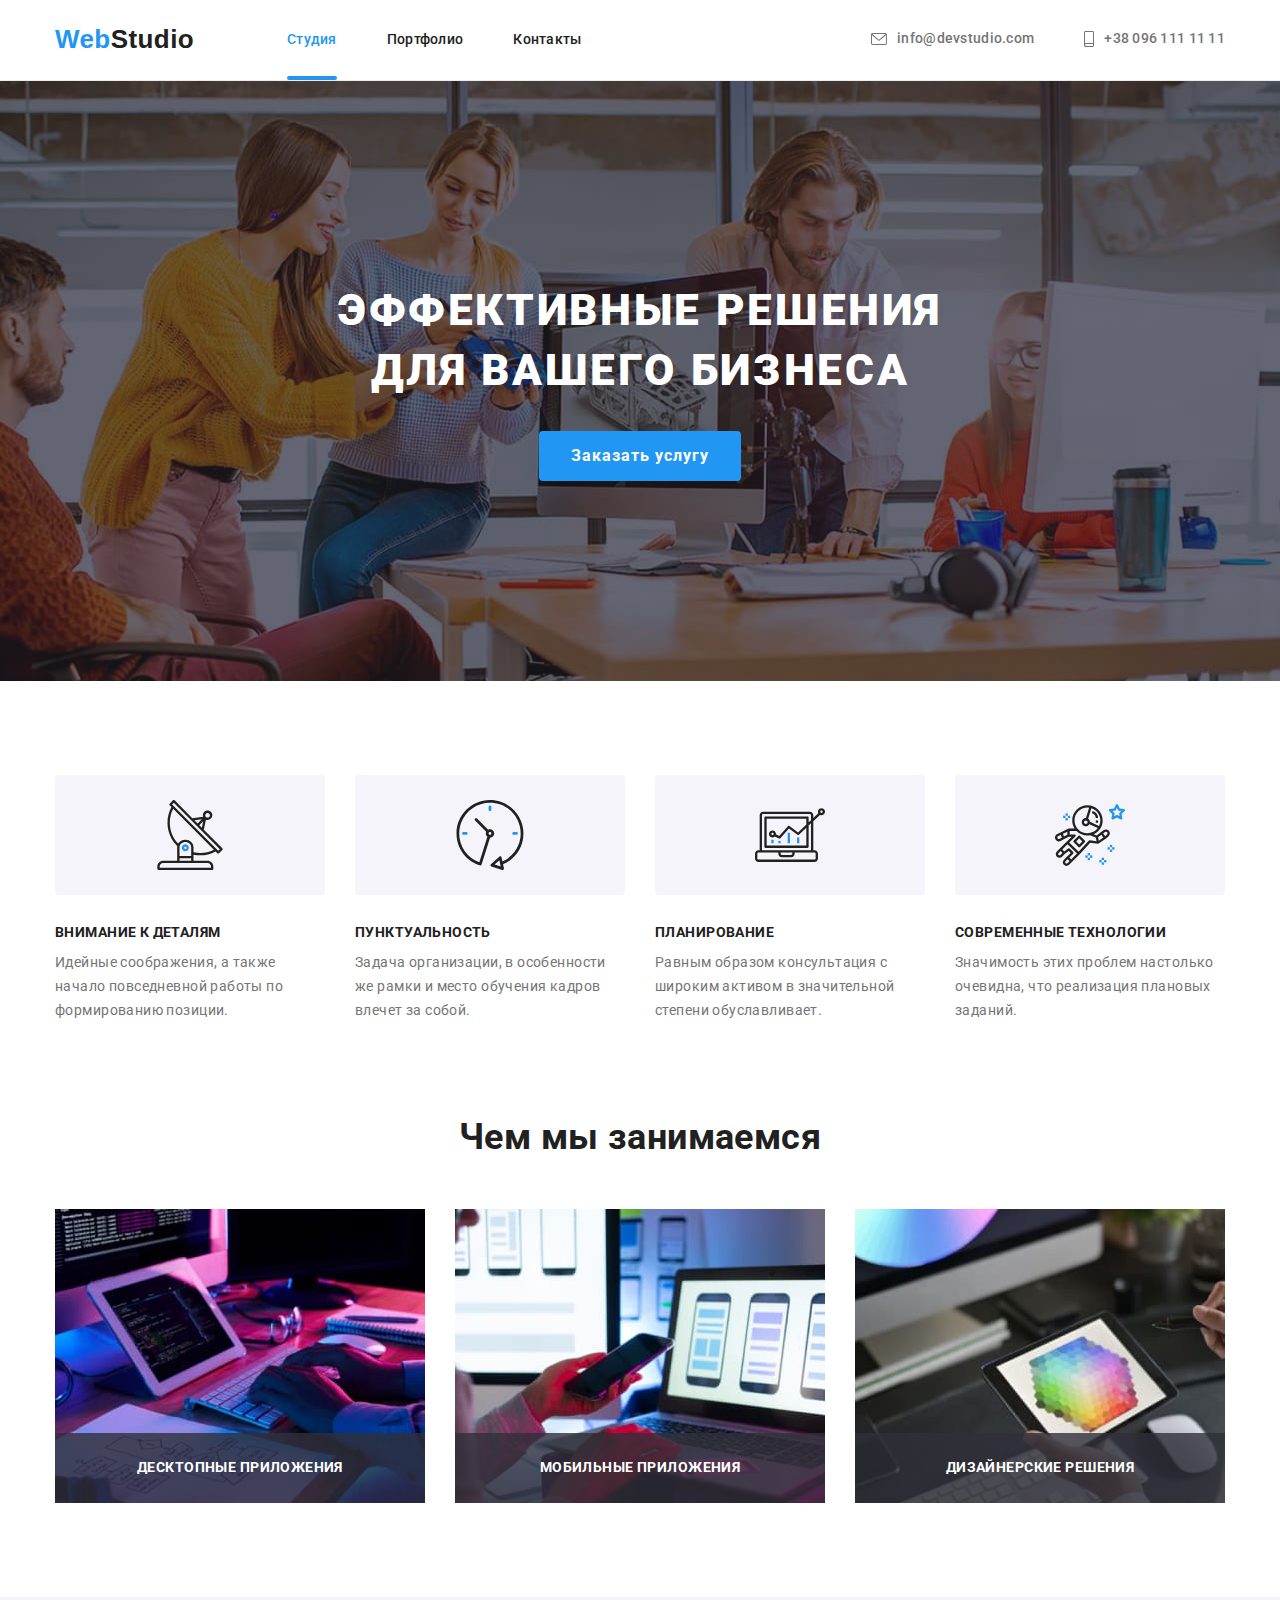
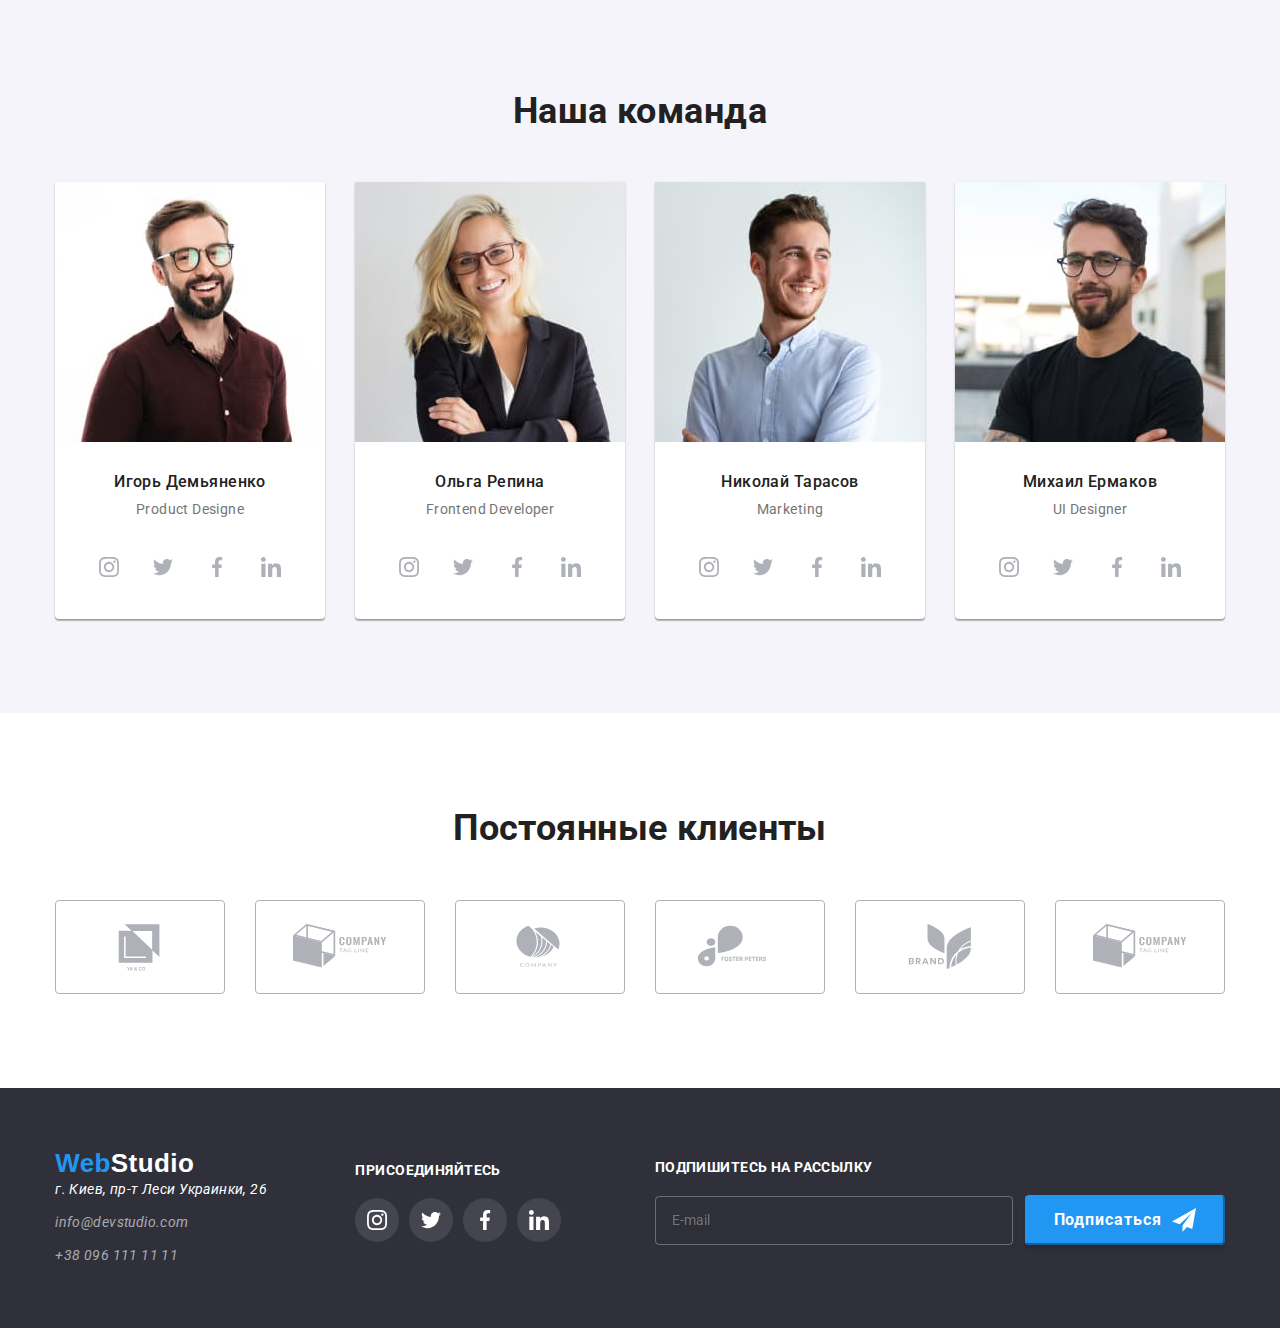
==== commit e2c16fd1: "aдпьт" ====
--- a/index.html
+++ b/index.html
@@ -14,7 +14,7 @@
     <link rel="stylesheet" href="./css/main.min.css" />
   </head>
   <body>
-     <!-- <header class="header">
+     <header class="header">
       <div class="container">
         <nav class="nav">
           <a class="logo" href="./index.html"
@@ -48,7 +48,7 @@
           </li>
           <li class="contackt__item">
             <a class="contackt__link" href="tel:+380961111111">
-              <svg class="contackt__icon" width="10" height="16">
+              <svg class="contackt__icon" width="10">
                 <use href="./images/SVG/icon.svg#icon-smartphone"></use>
               </svg>
               +38 096 111 11 11</a
@@ -56,7 +56,7 @@
           </li>
         </ul>
       </div>
-    </header>  -->
+    </header>
     <main>
       <section class="hero">
         <div class="container">
--- a/css/main.min.css
+++ b/css/main.min.css
@@ -1 +1 @@
-/*! modern-normalize v1.1.0 | MIT License | https://github.com/sindresorhus/modern-normalize */*,::before,::after{-webkit-box-sizing:border-box;box-sizing:border-box}html{line-height:1.15;-webkit-text-size-adjust:100%;-moz-tab-size:4;-o-tab-size:4;tab-size:4}body{margin:0;font-family:system-ui,-apple-system,"Segoe UI",Roboto,Helvetica,Arial,sans-serif,"Apple Color Emoji","Segoe UI Emoji"}hr{height:0;color:inherit}abbr[title]{-webkit-text-decoration:underline dotted;text-decoration:underline dotted}b,strong{font-weight:bolder}code,kbd,samp,pre{font-family:ui-monospace,SFMono-Regular,Consolas,"Liberation Mono",Menlo,monospace;font-size:1em}small{font-size:80%}sub,sup{font-size:75%;line-height:0;position:relative;vertical-align:baseline}sub{bottom:-0.25em}sup{top:-0.5em}table{text-indent:0;border-color:inherit}button,input,optgroup,select,textarea{font-family:inherit;font-size:100%;line-height:1.15;margin:0}button,select{text-transform:none}button,[type=button],[type=reset],[type=submit]{-webkit-appearance:button}::-moz-focus-inner{border-style:none;padding:0}:-moz-focusring{outline:1px dotted ButtonText}:-moz-ui-invalid{box-shadow:none}legend{padding:0}progress{vertical-align:baseline}::-webkit-inner-spin-button,::-webkit-outer-spin-button{height:auto}[type=search]{-webkit-appearance:textfield;outline-offset:-2px}::-webkit-search-decoration{-webkit-appearance:none}::-webkit-file-upload-button{-webkit-appearance:button;font:inherit}summary{display:list-item}h1,h2,h3,h4,h5,h6,p,ul{margin:0;padding:0}ul{list-style:none}body{font-family:"Roboto",sans-serif;font-size:14px;letter-spacing:.03em;color:var(--color-main)}img{display:block;width:100%;height:auto}:root{--color-main: #757575;--color-pre: #212121;--color-accent: #2196f3}.visually-hidden{position:absolute;white-space:nowrap;width:1px;height:1px;overflow:hidden;border:0;padding:0;clip:rect(0 0 0 0);-webkit-clip-path:inset(50%);clip-path:inset(50%);margin:-1px}.container{max-width:100%;margin:0 auto;padding:0 15px}@media screen and (min-width: 480px){.container{max-width:480px}}@media screen and (min-width: 768px){.container{max-width:768px}}@media screen and (min-width: 1200px){.container{max-width:1200px}}.section{padding-top:60px;padding-bottom:60px}@media screen and (min-width: 1200px){.section{padding-top:94px;padding-bottom:94px}}.hero{background-image:-webkit-gradient(linear, left top, left bottom, from(rgba(47, 48, 58, 0.4)), to(rgba(47, 48, 58, 0.4))),url(../images/hero_mob.jpg);background-image:linear-gradient(rgba(47, 48, 58, 0.4), rgba(47, 48, 58, 0.4)),url(../images/hero_mob.jpg);padding-top:118px;padding-bottom:118px;background-position:center;background-repeat:no-repeat;background-size:cover;margin:0 auto}@media(min-device-pixel-ratio: 2),(-webkit-min-device-pixel-ratio: 2),(min-resolution: 192dpi),(min-resolution: 2dppx){.hero{background-image:-webkit-gradient(linear, left top, left bottom, from(rgba(47, 48, 58, 0.4)), to(rgba(47, 48, 58, 0.4))),url(../images/hero_mobx2.jpg);background-image:linear-gradient(rgba(47, 48, 58, 0.4), rgba(47, 48, 58, 0.4)),url(../images/hero_mobx2.jpg)}}@media screen and (min-width: 480px){.hero{max-width:480px}}@media screen and (min-width: 768px){.hero{max-width:768px;background-image:-webkit-gradient(linear, left top, left bottom, from(rgba(47, 48, 58, 0.4)), to(rgba(47, 48, 58, 0.4))),url(../images/hero_tab.jpg);background-image:linear-gradient(rgba(47, 48, 58, 0.4), rgba(47, 48, 58, 0.4)),url(../images/hero_tab.jpg)}}@media screen and (min-width: 768px)and (min-device-pixel-ratio: 2),screen and (min-width: 768px)and (-webkit-min-device-pixel-ratio: 2),screen and (min-width: 768px)and (min-resolution: 192dpi),screen and (min-width: 768px)and (min-resolution: 2dppx){.hero{background-image:-webkit-gradient(linear, left top, left bottom, from(rgba(47, 48, 58, 0.4)), to(rgba(47, 48, 58, 0.4))),url(../images/hero_tabx2.jpg);background-image:linear-gradient(rgba(47, 48, 58, 0.4), rgba(47, 48, 58, 0.4)),url(../images/hero_tabx2.jpg)}}@media screen and (min-width: 1200px){.hero{max-width:1600px;padding-top:200px;padding-bottom:200px;background-image:-webkit-gradient(linear, left top, left bottom, from(rgba(47, 48, 58, 0.4)), to(rgba(47, 48, 58, 0.4))),url(../images/hero.jpg);background-image:linear-gradient(rgba(47, 48, 58, 0.4), rgba(47, 48, 58, 0.4)),url(../images/hero.jpg)}}@media screen and (min-width: 1200px)and (min-device-pixel-ratio: 2),screen and (min-width: 1200px)and (-webkit-min-device-pixel-ratio: 2),screen and (min-width: 1200px)and (min-resolution: 192dpi),screen and (min-width: 1200px)and (min-resolution: 2dppx){.hero{background-image:-webkit-gradient(linear, left top, left bottom, from(rgba(47, 48, 58, 0.4)), to(rgba(47, 48, 58, 0.4))),url(../images/herox2.jpg);background-image:linear-gradient(rgba(47, 48, 58, 0.4), rgba(47, 48, 58, 0.4)),url(../images/herox2.jpg)}}.hero__title{font-weight:900;text-align:center;letter-spacing:.06em;text-transform:uppercase;font-size:26px;line-height:1.61;color:#fff;max-width:360px;margin:0 auto 30px}@media screen and (min-width: 1200px){.hero__title{max-width:696px;font-size:44px;line-height:1.36}}.hero__button{font-weight:700;font-size:16px;line-height:1.88;-webkit-box-align:center;-ms-flex-align:center;align-items:center;text-align:center;letter-spacing:.06em;color:#fff;display:block;background-color:var(--color-accent);cursor:pointer;margin:0 auto;padding:10px 32px;border:0px;border-radius:4px}.header{padding-top:24px;padding-bottom:25px;border-bottom:1px solid #ececec}.header .container{display:-webkit-box;display:-ms-flexbox;display:flex;-webkit-box-align:center;-ms-flex-align:center;align-items:center}.about__list{display:-webkit-box;display:-ms-flexbox;display:flex;-ms-flex-wrap:wrap;flex-wrap:wrap;gap:30px;-webkit-box-pack:justify;-ms-flex-pack:justify;justify-content:space-between}.about__item{width:100%}@media screen and (min-width: 768px){.about__item{width:calc((100% - 30px)/2)}}@media screen and (min-width: 1200px){.about__item{width:calc((100% - 90px)/4)}}.about__title{font-weight:700;font-size:14px;line-height:1.14;text-transform:uppercase;color:var(--color-pre);margin-bottom:10px}.text{font-family:"Roboto";font-size:14px;line-height:1.71}.gallery{display:none}@media screen and (min-width: 1200px){.gallery{display:block;padding-top:0}.gallery-list{display:-webkit-box;display:-ms-flexbox;display:flex;gap:30px}.gallery__title{font-weight:700;font-size:36px;line-height:1.17;text-align:center;color:var(--color-pre);margin-bottom:50px}.gallery-list__foto{position:relative;width:100%;height:100%}.gallery-list__description{position:absolute;bottom:0;font-family:"Roboto";font-style:normal;font-weight:700;font-size:14px;line-height:1.14;text-transform:uppercase;display:-webkit-box;display:-ms-flexbox;display:flex;-webkit-box-align:center;-ms-flex-align:center;align-items:center;-webkit-box-pack:center;-ms-flex-pack:center;justify-content:center;background-color:rgba(47,48,58,.8);color:#fff;width:370px;height:70px}}.client__title{font-family:"Roboto";font-style:normal;font-weight:700;font-size:28px;line-height:1.18;text-align:center;margin-bottom:30px;color:#212121}@media screen and (min-width: 1200px){.client__title{font-size:36px;line-height:1.19;margin-bottom:50px}}.client-icon{display:-webkit-box;display:-ms-flexbox;display:flex;-webkit-box-pack:justify;-ms-flex-pack:justify;justify-content:space-between;-ms-flex-wrap:wrap;flex-wrap:wrap;gap:30px}.client-icon__item{width:calc((100% - 30px)/2);border:1px solid #afb1b8;border-radius:4px}@media screen and (min-width: 768px){.client-icon__item{width:calc((100% - 60px)/3);border:1px solid #afb1b8;border-radius:4px}}@media screen and (min-width: 1200px){.client-icon__item{width:calc((100% - 150px)/6);border:1px solid #afb1b8;border-radius:4px}}.client-icon__item:hover{border-color:var(--color-accent);color:var(--color-accent)}.clients-icon__link{height:92px;display:-webkit-box;display:-ms-flexbox;display:flex;-webkit-box-pack:center;-ms-flex-pack:center;justify-content:center;-webkit-box-align:center;-ms-flex-align:center;align-items:center;color:#afb1b8;-webkit-transition:color 250ms cubic-bezier(0.4, 0, 0.2, 1),border-color 250ms cubic-bezier(0.4, 0, 0.2, 1);transition:color 250ms cubic-bezier(0.4, 0, 0.2, 1),border-color 250ms cubic-bezier(0.4, 0, 0.2, 1)}.clients-icon__link:hover{border-color:var(--color-accent);color:var(--color-accent)}.clients-icon__svg{fill:currentColor}.backdrop{position:fixed;top:0;left:0;width:100%;height:100%;background-color:rgba(0,0,0,.2);-webkit-transition:opacity 250ms cubic-bezier(0.4, 0, 0.2, 1),visibility 250ms cubic-bezier(0.4, 0, 0.2, 1);transition:opacity 250ms cubic-bezier(0.4, 0, 0.2, 1),visibility 250ms cubic-bezier(0.4, 0, 0.2, 1)}.is-hidden .modal{-webkit-transform:translate(-50%, -50%) scale(0);transform:translate(-50%, -50%) scale(0)}.modal{position:absolute;top:50%;left:50%;width:528px;height:581px;padding:40px;-webkit-transform:translate(-50%, -50%) scale(1);transform:translate(-50%, -50%) scale(1);background-color:#fff;border-radius:4px;-webkit-box-shadow:0px 1px 3px rgba(0,0,0,.12),0px 1px 1px rgba(0,0,0,.14),0px 2px 1px rgba(0,0,0,.2);box-shadow:0px 1px 3px rgba(0,0,0,.12),0px 1px 1px rgba(0,0,0,.14),0px 2px 1px rgba(0,0,0,.2);-webkit-transition:-webkit-transform 250ms cubic-bezier(0.4, 0, 0.2, 1);transition:-webkit-transform 250ms cubic-bezier(0.4, 0, 0.2, 1);transition:transform 250ms cubic-bezier(0.4, 0, 0.2, 1);transition:transform 250ms cubic-bezier(0.4, 0, 0.2, 1), -webkit-transform 250ms cubic-bezier(0.4, 0, 0.2, 1)}.button-close{position:absolute;top:8px;right:8px;width:30px;height:30px;border-radius:50%;border:1px solid rgba(0,0,0,.1);background-color:#fff;display:-webkit-box;display:-ms-flexbox;display:flex;-webkit-box-pack:center;-ms-flex-pack:center;justify-content:center;-webkit-box-align:center;-ms-flex-align:center;align-items:center;-webkit-transition:fill 250ms cubic-bezier(0.4, 0, 0.2, 1);transition:fill 250ms cubic-bezier(0.4, 0, 0.2, 1);cursor:pointer}.button-close :hover,.button-close :focus{fill:var(--color-accent)}.button-close__icon{fill:#000}.is-hidden{opacity:0;visibility:hidden;pointer-events:none}.model__title{font-family:"Roboto";font-weight:700;font-size:20px;line-height:1.15;text-align:center;color:#212121;margin-bottom:12px}.modal-form-field{margin-bottom:10px}.modal-lable-text{display:block;font-size:12px;line-height:1.16;margin-bottom:4px}.modal-lable{cursor:pointer}.modal-input{width:100%;height:40px;padding:12px 10px 12px 42px;border:1px solid rgba(33,33,33,.2);border-radius:4px;cursor:inherit;outline:rgba(0,0,0,0);-webkit-transition:border-color 250ms cubic-bezier(0.4, 0, 0.2, 1);transition:border-color 250ms cubic-bezier(0.4, 0, 0.2, 1)}.modal-input:focus{border-color:var(--color-accent)}.modal-input-fild{position:relative}.modal-icon{position:absolute;top:50%;left:12px;-webkit-transform:translateY(-50%);transform:translateY(-50%);-webkit-transition:fill 250ms cubic-bezier(0.4, 0, 0.2, 1);transition:fill 250ms cubic-bezier(0.4, 0, 0.2, 1)}.modal-input:focus+.modal-icon{fill:var(--color-accent)}.modal-textarea{width:100%;resize:none;padding:12px 16px}.modal-form-textarea{margin-bottom:20px;outline:rgba(0,0,0,0)}.modal-textarea{display:block;width:100%;height:120px;outline:rgba(0,0,0,0);border:1px solid rgba(33,33,33,.2);border-radius:4px;-webkit-transition:border-color 250ms cubic-bezier(0.4, 0, 0.2, 1);transition:border-color 250ms cubic-bezier(0.4, 0, 0.2, 1);cursor:pointer}.modal-textarea:focus{border-color:var(--color-accent)}.modal-form-contract{margin-bottom:30px}.modal-checkbox{width:16px;height:15px;border:1px solid #212121;border-radius:2px;-webkit-transition:background-color 250ms cubic-bezier(0.4, 0, 0.2, 1);transition:background-color 250ms cubic-bezier(0.4, 0, 0.2, 1)}.modal-contract-checkbox:checked+.modal-checkbox{background-color:var(--color-accent);background-image:url(../images/SVG/icon/check.svg);background-origin:border-box;border:none;background-size:contain}.modal-lable-contract{display:-webkit-box;display:-ms-flexbox;display:flex;-webkit-box-pack:center;-ms-flex-pack:center;justify-content:center;-webkit-box-align:center;-ms-flex-align:center;align-items:center;cursor:pointer}.modal-text-checkbox{margin-left:7px;line-height:1.71}.modal-link-contract{color:var(--color-accent)}.modal-button-submit{font-family:"Roboto";font-weight:700;font-size:16px;line-height:1.88;letter-spacing:.06em;color:#fff;display:-webkit-box;display:-ms-flexbox;display:flex;-webkit-box-pack:center;-ms-flex-pack:center;justify-content:center;-webkit-box-align:center;-ms-flex-align:center;align-items:center;width:200px;height:50px;background-color:#188ce8;border-color:rgba(0,0,0,0);-webkit-box-shadow:0px 4px 4px rgba(0,0,0,.15);box-shadow:0px 4px 4px rgba(0,0,0,.15);border-radius:4px;margin:0 auto;cursor:pointer}.example-link{text-decoration:none}.example{padding-top:94px;padding-bottom:94px}.example-list{display:-webkit-box;display:-ms-flexbox;display:flex;-ms-flex-wrap:wrap;flex-wrap:wrap;gap:30px}.example-caption{padding-top:20px;padding-bottom:20px;padding-left:24px}.example-title{font-weight:700;font-size:18px;line-height:2;letter-spacing:.06em;color:var(--color-pre);margin-bottom:4px}.example-text{font-size:16px;line-height:1.88;color:var(--color-main)}.example-item{width:370px;border-bottom:1px solid #eee}.example-link{display:block;-webkit-transition:-webkit-box-shadow 250ms cubic-bezier(0.4, 0, 0.2, 1);transition:-webkit-box-shadow 250ms cubic-bezier(0.4, 0, 0.2, 1);transition:box-shadow 250ms cubic-bezier(0.4, 0, 0.2, 1);transition:box-shadow 250ms cubic-bezier(0.4, 0, 0.2, 1), -webkit-box-shadow 250ms cubic-bezier(0.4, 0, 0.2, 1)}.example-link:hover,.example-link:focus{-webkit-box-shadow:0px 1px 1px rgba(0,0,0,.12),0px 4px 4px rgba(0,0,0,.06),1px 4px 6px rgba(0,0,0,.16);box-shadow:0px 1px 1px rgba(0,0,0,.12),0px 4px 4px rgba(0,0,0,.06),1px 4px 6px rgba(0,0,0,.16)}.example-container-foto{position:relative;width:100%;height:100%;overflow:hidden}.example-description{position:absolute;bottom:-100%;font-family:"Roboto";font-style:normal;font-weight:400;font-size:18px;line-height:1.56;color:#fff;background-color:var(--color-accent);padding:63px 24px 63px;width:100%;height:100%;overflow:hidden;-webkit-transition:-webkit-transform 250ms cubic-bezier(0.4, 0, 0.2, 1);transition:-webkit-transform 250ms cubic-bezier(0.4, 0, 0.2, 1);transition:transform 250ms cubic-bezier(0.4, 0, 0.2, 1);transition:transform 250ms cubic-bezier(0.4, 0, 0.2, 1), -webkit-transform 250ms cubic-bezier(0.4, 0, 0.2, 1)}.example-link:hover .example-description{-webkit-transform:translateY(-100%);transform:translateY(-100%)}.developer{background-image:-webkit-gradient(linear, left top, left bottom, from(#f5f4fa), to(#f5f4fa));background-image:linear-gradient(#f5f4fa, #f5f4fa);background-size:100%;max-width:480px;background-position:center;background-repeat:no-repeat;margin:0 auto}@media screen and (min-width: 768px){.developer{background-size:764px;max-width:764px}}@media screen and (min-width: 1200px){.developer{background-size:1600px;max-width:1600px}}.developer__title{font-weight:700;font-size:28px;line-height:1.17;text-align:center;color:var(--color-pre);margin-bottom:30px}@media screen and (min-width: 1200px){.developer__title{font-size:36px;line-height:1.14;margin-bottom:50px}}.developer-list{display:-webkit-box;display:-ms-flexbox;display:flex;-ms-flex-wrap:wrap;flex-wrap:wrap;gap:30px}.developer-list__item{background-color:#fff;border-radius:0px 0px 4px 4px;-webkit-box-shadow:0px 1px 3px rgba(0,0,0,.12),0px 1px 1px rgba(0,0,0,.14),0px 2px 1px rgba(0,0,0,.2);box-shadow:0px 1px 3px rgba(0,0,0,.12),0px 1px 1px rgba(0,0,0,.14),0px 2px 1px rgba(0,0,0,.2);width:100%}@media screen and (min-width: 768px){.developer-list__item{width:calc((100% - 30px)/2)}}@media screen and (min-width: 1200px){.developer-list__item{width:calc((100% - 90px)/4)}}.developer-caption{padding-top:30px;padding-bottom:30px}.developer-caption__name{font-weight:500;font-size:16px;line-height:1.19;text-align:center;color:var(--color-pre);margin-bottom:10px}.developer-caption__profession{text-align:center;margin-bottom:28px}.footer{background-image:-webkit-gradient(linear, left top, left bottom, from(#2f303a), to(#2f303a));background-image:linear-gradient(#2f303a, #2f303a);background-repeat:no-repeat;background-size:100%;max-width:480px;background-position:center;padding-top:60px;padding-bottom:60px;margin:0 auto}@media screen and (min-width: 768px){.footer{max-width:768px}}@media screen and (min-width: 1200px){.footer{max-width:1600px}}.footer .container{display:-webkit-box;display:-ms-flexbox;display:flex;-webkit-box-pack:center;-ms-flex-pack:center;justify-content:center;-webkit-box-orient:vertical;-webkit-box-direction:normal;-ms-flex-direction:column;flex-direction:column;-ms-flex-wrap:wrap;flex-wrap:wrap}@media screen and (min-width: 768px){.footer .container{-ms-flex-pack:distribute;justify-content:space-around;-webkit-box-orient:horizontal;-webkit-box-direction:normal;-ms-flex-direction:row;flex-direction:row}}@media screen and (min-width: 1200px){.footer .container{-webkit-box-orient:horizontal;-webkit-box-direction:normal;-ms-flex-direction:row;flex-direction:row}}.footer .logo{display:-webkit-box;display:-ms-flexbox;display:flex;-webkit-box-pack:center;-ms-flex-pack:center;justify-content:center;margin-bottom:20px}@media screen and (min-width: 1200px){.footer .logo{display:block}}@media screen and (min-width: 1200px){.address-container{min-width:300px}}.address{margin-bottom:60px}@media screen and (min-width: 1200px){.address{margin-bottom:0}}.address__footer{font-size:14px;line-height:1.71;color:#fff;text-decoration:none;-webkit-transition:color 250ms cubic-bezier(0.4, 0, 0.2, 1);transition:color 250ms cubic-bezier(0.4, 0, 0.2, 1)}.address__footer:hover,.address__footer:focus{color:var(--color-accent)}.addres__item{display:-webkit-box;display:-ms-flexbox;display:flex;-webkit-box-pack:center;-ms-flex-pack:center;justify-content:center}@media screen and (min-width: 1200px){.addres__item{display:block}.addres__item:not(:last-child){margin-bottom:9px}}.contack-footter{font-size:14px;line-height:1.71;color:rgba(255,255,255,.6);text-decoration:none;-webkit-transition:color 250ms cubic-bezier(0.4, 0, 0.2, 1);transition:color 250ms cubic-bezier(0.4, 0, 0.2, 1)}.contack-footter:hover,.contack-footter:focus{color:var(--color-accent)}.icon-social-footer{display:-webkit-box;display:-ms-flexbox;display:flex;-webkit-box-pack:center;-ms-flex-pack:center;justify-content:center;-webkit-box-orient:vertical;-webkit-box-direction:normal;-ms-flex-direction:column;flex-direction:column;margin-bottom:60px}@media screen and (min-width: 1200px){.icon-social-footer{display:block;margin-top:15px;margin-bottom:0}}.icon-social-footer__title{display:block;font-family:"Roboto";font-weight:700;font-size:14px;line-height:1.14;text-transform:uppercase;color:#fff;margin:0 auto;margin-bottom:20px}.icon-items-footer{display:-webkit-box;display:-ms-flexbox;display:flex}.footer .icon-social{background-color:rgba(255,255,255,.1)}.footer .icon-social__link{fill:#fff;-webkit-transition:background-color 250ms cubic-bezier(0.4, 0, 0.2, 1);transition:background-color 250ms cubic-bezier(0.4, 0, 0.2, 1)}.logo{font-family:"Releway",sans-serif;font-weight:700;font-size:26px;line-height:1.19;text-decoration:none;word-spacing:0}.logo__web{color:var(--color-accent)}.logo__studio--header{color:var(--color-pre);margin-right:93px}.logo__studio--footer{color:#fff}.nav{display:-webkit-box;display:-ms-flexbox;display:flex;-webkit-box-align:center;-ms-flex-align:center;align-items:center}.nav-list{display:-webkit-box;display:-ms-flexbox;display:flex}.nav-list__link{text-decoration:none;font-weight:500;font-size:14px;line-height:1.14;letter-spacing:.02em;color:var(--color-pre);padding:33px 0;-webkit-transition:color 250ms cubic-bezier(0.4, 0, 0.2, 1);transition:color 250ms cubic-bezier(0.4, 0, 0.2, 1);position:relative}.nav-list__link:active{color:red}.nav-list__link:hover,.nav-list__link:focus{color:#2196f3}.nav-list__item:not(:last-child){margin-right:50px}.nav-item__link--current{color:var(--color-accent)}.nav-item__link--current::after{position:absolute;bottom:0;content:"";width:100%;height:4px;background-color:var(--color-accent);display:block;border-radius:2px}.contackt{display:-webkit-box;display:-ms-flexbox;display:flex;margin-left:auto}.contackt__link{text-decoration:none;font-weight:500;font-size:14px;line-height:1.14;letter-spacing:.02em;color:var(--color-main);display:-webkit-box;display:-ms-flexbox;display:flex;-webkit-box-align:center;-ms-flex-align:center;align-items:center;-webkit-transition:color 250ms cubic-bezier(0.4, 0, 0.2, 1);transition:color 250ms cubic-bezier(0.4, 0, 0.2, 1)}.contackt__link:hover,.contackt__link:focus{color:var(--color-accent)}.contackt__icon{fill:currentColor;-webkit-box-align:baseline;-ms-flex-align:baseline;align-items:baseline;margin-right:10px}.contackt__item:not(:last-child){margin-right:50px}.contackt__item:hover,.contackt__item:focus{color:var(--color-accent)}.about__icon{width:100%;height:120px;border-radius:4px;background-color:#f5f4fa;display:-webkit-box;display:-ms-flexbox;display:flex;-webkit-box-pack:center;-ms-flex-pack:center;justify-content:center;-webkit-box-align:center;-ms-flex-align:center;align-items:center;margin-bottom:30px}.developer .icon-social__link{fill:#afb1b8;-webkit-transition:fill 250ms cubic-bezier(0.4, 0, 0.2, 1),background-color 250ms cubic-bezier(0.4, 0, 0.2, 1);transition:fill 250ms cubic-bezier(0.4, 0, 0.2, 1),background-color 250ms cubic-bezier(0.4, 0, 0.2, 1)}.social-items{display:-webkit-box;display:-ms-flexbox;display:flex;-webkit-box-pack:center;-ms-flex-pack:center;justify-content:center}.icon-social{width:44px;height:44px;border-radius:50%}.icon-social__link{width:100%;height:100%;border-radius:50%;display:-webkit-box;display:-ms-flexbox;display:flex;-webkit-box-pack:center;-ms-flex-pack:center;justify-content:center;-webkit-box-align:center;-ms-flex-align:center;align-items:center}.icon-social:not(:last-child){margin-right:10px}.icon-social__link:hover,.icon-social__link:focus{background-color:var(--color-accent)}.developer .icon-social__link:hover,.developer .icon-social__link:focus{fill:#fff}@media screen and (min-width: 1200px){.form-subscribe{padding-top:12px;margin-left:93px}}.form-subscribe__title{display:-webkit-box;display:-ms-flexbox;display:flex;-webkit-box-pack:center;-ms-flex-pack:center;justify-content:center;font-weight:700;font-size:14px;line-height:1.14;text-transform:uppercase;color:#fff;margin-bottom:20px}@media screen and (min-width: 1200px){.form-subscribe__title{display:block}}.form-subscribe__container{display:-webkit-box;display:-ms-flexbox;display:flex;-webkit-box-orient:vertical;-webkit-box-direction:normal;-ms-flex-direction:column;flex-direction:column;-webkit-box-align:center;-ms-flex-align:center;align-items:center}@media screen and (min-width: 1200px){.form-subscribe__container{-webkit-box-orient:horizontal;-webkit-box-direction:normal;-ms-flex-direction:row;flex-direction:row}}.form-subscribe-label{display:-webkit-box;display:-ms-flexbox;display:flex;-webkit-box-pack:center;-ms-flex-pack:center;justify-content:center;width:100%}@media screen and (min-width: 1200px){.form-subscribe-label{display:block;width:370px}}.form-subscribe-fild{color:#fff;padding:15px 16px;width:100%;max-width:450px;background-color:rgba(0,0,0,0);border:1px solid rgba(255,255,255,.3);-webkit-filter:drop-shadow(0px 4px 4px rgba(0, 0, 0, 0.15));filter:drop-shadow(0px 4px 4px rgba(0, 0, 0, 0.15));border-radius:4px;outline:rgba(0,0,0,0);margin-bottom:20px}.form-subscribe-fild:focus{border-color:var(--color-accent)}@media screen and (min-width: 768px){.form-subscribe-fild{width:450px}}@media screen and (min-width: 1200px){.form-subscribe-fild{width:358px;margin-bottom:0;margin-right:12px}}.form-subscribe__button{display:-webkit-box;display:-ms-flexbox;display:flex;-webkit-box-align:center;-ms-flex-align:center;align-items:center;-webkit-box-pack:center;-ms-flex-pack:center;justify-content:center;font-family:"Roboto";font-style:normal;font-weight:700;font-size:16px;line-height:1.88;width:200px;height:50px;letter-spacing:.06em;color:#fff;background-color:var(--color-accent);-webkit-box-shadow:0px 4px 4px rgba(0,0,0,.15);box-shadow:0px 4px 4px rgba(0,0,0,.15);border-radius:4px;border-color:#2196f3;cursor:pointer}.form-subscribe__icon{margin-left:10px}.button-list{display:-webkit-box;display:-ms-flexbox;display:flex;-webkit-box-pack:center;-ms-flex-pack:center;justify-content:center;margin-bottom:50px}.menu-button{font-weight:500;font-size:16px;line-height:1.62;text-align:center;letter-spacing:.03em;padding:6px 22px;border:0;border-radius:4px;-webkit-transition:background-color 250ms cubic-bezier(0.4, 0, 0.2, 1),color 250ms cubic-bezier(0.4, 0, 0.2, 1),-webkit-box-shadow 250ms cubic-bezier(0.4, 0, 0.2, 1);transition:background-color 250ms cubic-bezier(0.4, 0, 0.2, 1),color 250ms cubic-bezier(0.4, 0, 0.2, 1),-webkit-box-shadow 250ms cubic-bezier(0.4, 0, 0.2, 1);transition:background-color 250ms cubic-bezier(0.4, 0, 0.2, 1),color 250ms cubic-bezier(0.4, 0, 0.2, 1),box-shadow 250ms cubic-bezier(0.4, 0, 0.2, 1);transition:background-color 250ms cubic-bezier(0.4, 0, 0.2, 1),color 250ms cubic-bezier(0.4, 0, 0.2, 1),box-shadow 250ms cubic-bezier(0.4, 0, 0.2, 1),-webkit-box-shadow 250ms cubic-bezier(0.4, 0, 0.2, 1)}.menu-button:hover,.menu-button:focus{background-color:var(--color-accent);color:#fff;cursor:pointer;-webkit-box-shadow:0px 3px 1px rgba(0,0,0,.1),0px 1px 2px rgba(0,0,0,.08),0px 2px 2px rgba(0,0,0,.12);box-shadow:0px 3px 1px rgba(0,0,0,.1),0px 1px 2px rgba(0,0,0,.08),0px 2px 2px rgba(0,0,0,.12)}.button-item:not(:first-child){margin-left:8px}/*# sourceMappingURL=main.min.css.map */+/*! modern-normalize v1.1.0 | MIT License | https://github.com/sindresorhus/modern-normalize */*,::before,::after{-webkit-box-sizing:border-box;box-sizing:border-box}html{line-height:1.15;-webkit-text-size-adjust:100%;-moz-tab-size:4;-o-tab-size:4;tab-size:4}body{margin:0;font-family:system-ui,-apple-system,"Segoe UI",Roboto,Helvetica,Arial,sans-serif,"Apple Color Emoji","Segoe UI Emoji"}hr{height:0;color:inherit}abbr[title]{-webkit-text-decoration:underline dotted;text-decoration:underline dotted}b,strong{font-weight:bolder}code,kbd,samp,pre{font-family:ui-monospace,SFMono-Regular,Consolas,"Liberation Mono",Menlo,monospace;font-size:1em}small{font-size:80%}sub,sup{font-size:75%;line-height:0;position:relative;vertical-align:baseline}sub{bottom:-0.25em}sup{top:-0.5em}table{text-indent:0;border-color:inherit}button,input,optgroup,select,textarea{font-family:inherit;font-size:100%;line-height:1.15;margin:0}button,select{text-transform:none}button,[type=button],[type=reset],[type=submit]{-webkit-appearance:button}::-moz-focus-inner{border-style:none;padding:0}:-moz-focusring{outline:1px dotted ButtonText}:-moz-ui-invalid{box-shadow:none}legend{padding:0}progress{vertical-align:baseline}::-webkit-inner-spin-button,::-webkit-outer-spin-button{height:auto}[type=search]{-webkit-appearance:textfield;outline-offset:-2px}::-webkit-search-decoration{-webkit-appearance:none}::-webkit-file-upload-button{-webkit-appearance:button;font:inherit}summary{display:list-item}h1,h2,h3,h4,h5,h6,p,ul{margin:0;padding:0}ul{list-style:none}body{font-family:"Roboto",sans-serif;font-size:14px;letter-spacing:.03em;color:var(--color-main)}img{display:block;width:100%;height:auto}:root{--color-main: #757575;--color-pre: #212121;--color-accent: #2196f3}.visually-hidden{position:absolute;white-space:nowrap;width:1px;height:1px;overflow:hidden;border:0;padding:0;clip:rect(0 0 0 0);-webkit-clip-path:inset(50%);clip-path:inset(50%);margin:-1px}.container{max-width:100%;margin:0 auto;padding:0 15px}@media screen and (min-width: 480px){.container{max-width:480px}}@media screen and (min-width: 768px){.container{max-width:768px}}@media screen and (min-width: 1200px){.container{max-width:1200px}}.section{padding-top:60px;padding-bottom:60px}@media screen and (min-width: 1200px){.section{padding-top:94px;padding-bottom:94px}}.hero{background-image:-webkit-gradient(linear, left top, left bottom, from(rgba(47, 48, 58, 0.4)), to(rgba(47, 48, 58, 0.4))),url(../images/hero_mob.jpg);background-image:linear-gradient(rgba(47, 48, 58, 0.4), rgba(47, 48, 58, 0.4)),url(../images/hero_mob.jpg);padding-top:118px;padding-bottom:118px;background-position:center;background-repeat:no-repeat;background-size:cover;margin:0 auto}@media(min-device-pixel-ratio: 2),(-webkit-min-device-pixel-ratio: 2),(min-resolution: 192dpi),(min-resolution: 2dppx){.hero{background-image:-webkit-gradient(linear, left top, left bottom, from(rgba(47, 48, 58, 0.4)), to(rgba(47, 48, 58, 0.4))),url(../images/hero_mobx2.jpg);background-image:linear-gradient(rgba(47, 48, 58, 0.4), rgba(47, 48, 58, 0.4)),url(../images/hero_mobx2.jpg)}}@media screen and (min-width: 480px){.hero{max-width:480px}}@media screen and (min-width: 768px){.hero{max-width:768px;background-image:-webkit-gradient(linear, left top, left bottom, from(rgba(47, 48, 58, 0.4)), to(rgba(47, 48, 58, 0.4))),url(../images/hero_tab.jpg);background-image:linear-gradient(rgba(47, 48, 58, 0.4), rgba(47, 48, 58, 0.4)),url(../images/hero_tab.jpg)}}@media screen and (min-width: 768px)and (min-device-pixel-ratio: 2),screen and (min-width: 768px)and (-webkit-min-device-pixel-ratio: 2),screen and (min-width: 768px)and (min-resolution: 192dpi),screen and (min-width: 768px)and (min-resolution: 2dppx){.hero{background-image:-webkit-gradient(linear, left top, left bottom, from(rgba(47, 48, 58, 0.4)), to(rgba(47, 48, 58, 0.4))),url(../images/hero_tabx2.jpg);background-image:linear-gradient(rgba(47, 48, 58, 0.4), rgba(47, 48, 58, 0.4)),url(../images/hero_tabx2.jpg)}}@media screen and (min-width: 1200px){.hero{max-width:1600px;padding-top:200px;padding-bottom:200px;background-image:-webkit-gradient(linear, left top, left bottom, from(rgba(47, 48, 58, 0.4)), to(rgba(47, 48, 58, 0.4))),url(../images/hero.jpg);background-image:linear-gradient(rgba(47, 48, 58, 0.4), rgba(47, 48, 58, 0.4)),url(../images/hero.jpg)}}@media screen and (min-width: 1200px)and (min-device-pixel-ratio: 2),screen and (min-width: 1200px)and (-webkit-min-device-pixel-ratio: 2),screen and (min-width: 1200px)and (min-resolution: 192dpi),screen and (min-width: 1200px)and (min-resolution: 2dppx){.hero{background-image:-webkit-gradient(linear, left top, left bottom, from(rgba(47, 48, 58, 0.4)), to(rgba(47, 48, 58, 0.4))),url(../images/herox2.jpg);background-image:linear-gradient(rgba(47, 48, 58, 0.4), rgba(47, 48, 58, 0.4)),url(../images/herox2.jpg)}}.hero__title{font-weight:900;text-align:center;letter-spacing:.06em;text-transform:uppercase;font-size:26px;line-height:1.61;color:#fff;max-width:360px;margin:0 auto 30px}@media screen and (min-width: 1200px){.hero__title{max-width:696px;font-size:44px;line-height:1.36}}.hero__button{font-weight:700;font-size:16px;line-height:1.88;-webkit-box-align:center;-ms-flex-align:center;align-items:center;text-align:center;letter-spacing:.06em;color:#fff;display:block;background-color:var(--color-accent);cursor:pointer;margin:0 auto;padding:10px 32px;border:0px;border-radius:4px}.header{display:none}@media screen and (min-width: 768px){.header{display:block;padding-top:21px;padding-bottom:21px;border-bottom:1px solid #ececec}}@media screen and (min-width: 1200px){.header{display:block;padding-top:24px;padding-bottom:25px}}.header .container{display:-webkit-box;display:-ms-flexbox;display:flex;-webkit-box-align:center;-ms-flex-align:center;align-items:center}.nav{display:-webkit-box;display:-ms-flexbox;display:flex;-webkit-box-align:center;-ms-flex-align:center;align-items:center}.nav-list{display:-webkit-box;display:-ms-flexbox;display:flex}.nav-list__link{text-decoration:none;font-weight:500;font-size:14px;line-height:1.14;letter-spacing:.02em;color:var(--color-pre);padding:33px 0;-webkit-transition:color 250ms cubic-bezier(0.4, 0, 0.2, 1);transition:color 250ms cubic-bezier(0.4, 0, 0.2, 1);position:relative}.nav-list__link:active{color:red}.nav-list__link:hover,.nav-list__link:focus{color:#2196f3}.nav-list__item:not(:last-child){margin-right:50px}.contackt{margin-left:auto}@media screen and (min-width: 1200px){.contackt{display:-webkit-box;display:-ms-flexbox;display:flex}}.contackt__link{text-decoration:none;font-weight:500;font-size:12px;line-height:1.17;letter-spacing:.02em;color:var(--color-main);display:-webkit-box;display:-ms-flexbox;display:flex;-webkit-box-align:center;-ms-flex-align:center;align-items:center;-webkit-transition:color 250ms cubic-bezier(0.4, 0, 0.2, 1);transition:color 250ms cubic-bezier(0.4, 0, 0.2, 1)}.contackt__link:hover,.contackt__link:focus{color:var(--color-accent)}@media screen and (min-width: 1200px){.contackt__link{display:-webkit-box;display:-ms-flexbox;display:flex;font-size:14px;line-height:1.14}}.contackt__icon{fill:currentColor;-webkit-box-align:baseline;-ms-flex-align:baseline;align-items:baseline;margin-right:10px;height:14px}@media screen and (min-width: 1200px){.contackt__icon{height:16px}}.contackt__item:not(:last-child){margin-bottom:10px}@media screen and (min-width: 1200px){.contackt__item:not(:last-child){margin-bottom:0;margin-right:50px}}.contackt__item:hover,.contackt__item:focus{color:var(--color-accent)}.about__list{display:-webkit-box;display:-ms-flexbox;display:flex;-ms-flex-wrap:wrap;flex-wrap:wrap;gap:30px;-webkit-box-pack:justify;-ms-flex-pack:justify;justify-content:space-between}.about__item{width:100%}@media screen and (min-width: 768px){.about__item{width:calc((100% - 30px)/2)}}@media screen and (min-width: 1200px){.about__item{width:calc((100% - 90px)/4)}}.about__title{font-weight:700;font-size:14px;line-height:1.14;text-transform:uppercase;color:var(--color-pre);margin-bottom:10px}.text{font-family:"Roboto";font-size:14px;line-height:1.71}.gallery{display:none}@media screen and (min-width: 1200px){.gallery{display:block;padding-top:0}.gallery-list{display:-webkit-box;display:-ms-flexbox;display:flex;gap:30px}.gallery__title{font-weight:700;font-size:36px;line-height:1.17;text-align:center;color:var(--color-pre);margin-bottom:50px}.gallery-list__foto{position:relative;width:100%;height:100%}.gallery-list__description{position:absolute;bottom:0;font-family:"Roboto";font-style:normal;font-weight:700;font-size:14px;line-height:1.14;text-transform:uppercase;display:-webkit-box;display:-ms-flexbox;display:flex;-webkit-box-align:center;-ms-flex-align:center;align-items:center;-webkit-box-pack:center;-ms-flex-pack:center;justify-content:center;background-color:rgba(47,48,58,.8);color:#fff;width:370px;height:70px}}.client__title{font-family:"Roboto";font-style:normal;font-weight:700;font-size:28px;line-height:1.18;text-align:center;margin-bottom:30px;color:#212121}@media screen and (min-width: 1200px){.client__title{font-size:36px;line-height:1.19;margin-bottom:50px}}.client-icon{display:-webkit-box;display:-ms-flexbox;display:flex;-webkit-box-pack:justify;-ms-flex-pack:justify;justify-content:space-between;-ms-flex-wrap:wrap;flex-wrap:wrap;gap:30px}.client-icon__item{width:calc((100% - 30px)/2);border:1px solid #afb1b8;border-radius:4px}@media screen and (min-width: 768px){.client-icon__item{width:calc((100% - 60px)/3);border:1px solid #afb1b8;border-radius:4px}}@media screen and (min-width: 1200px){.client-icon__item{width:calc((100% - 150px)/6);border:1px solid #afb1b8;border-radius:4px}}.client-icon__item:hover{border-color:var(--color-accent);color:var(--color-accent)}.clients-icon__link{height:92px;display:-webkit-box;display:-ms-flexbox;display:flex;-webkit-box-pack:center;-ms-flex-pack:center;justify-content:center;-webkit-box-align:center;-ms-flex-align:center;align-items:center;color:#afb1b8;-webkit-transition:color 250ms cubic-bezier(0.4, 0, 0.2, 1),border-color 250ms cubic-bezier(0.4, 0, 0.2, 1);transition:color 250ms cubic-bezier(0.4, 0, 0.2, 1),border-color 250ms cubic-bezier(0.4, 0, 0.2, 1)}.clients-icon__link:hover{border-color:var(--color-accent);color:var(--color-accent)}.clients-icon__svg{fill:currentColor}.backdrop{position:fixed;top:0;left:0;width:100%;height:100%;background-color:rgba(0,0,0,.2);-webkit-transition:opacity 250ms cubic-bezier(0.4, 0, 0.2, 1),visibility 250ms cubic-bezier(0.4, 0, 0.2, 1);transition:opacity 250ms cubic-bezier(0.4, 0, 0.2, 1),visibility 250ms cubic-bezier(0.4, 0, 0.2, 1)}.is-hidden .modal{-webkit-transform:translate(-50%, -50%) scale(0);transform:translate(-50%, -50%) scale(0)}.modal{position:absolute;top:50%;left:50%;width:100%;font-size:12px;line-height:1.17;max-width:450px;height:609px;padding:40px;-webkit-transform:translate(-50%, -50%) scale(1);transform:translate(-50%, -50%) scale(1);background-color:#fff;border-radius:4px;-webkit-box-shadow:0px 1px 3px rgba(0,0,0,.12),0px 1px 1px rgba(0,0,0,.14),0px 2px 1px rgba(0,0,0,.2);box-shadow:0px 1px 3px rgba(0,0,0,.12),0px 1px 1px rgba(0,0,0,.14),0px 2px 1px rgba(0,0,0,.2);-webkit-transition:-webkit-transform 250ms cubic-bezier(0.4, 0, 0.2, 1);transition:-webkit-transform 250ms cubic-bezier(0.4, 0, 0.2, 1);transition:transform 250ms cubic-bezier(0.4, 0, 0.2, 1);transition:transform 250ms cubic-bezier(0.4, 0, 0.2, 1), -webkit-transform 250ms cubic-bezier(0.4, 0, 0.2, 1)}@media screen and (min-width: 1200px){.modal{max-width:528px;height:581px;font-size:14px;line-height:1.17}}.button-close{position:absolute;top:8px;right:8px;width:30px;height:30px;border-radius:50%;border:1px solid rgba(0,0,0,.1);background-color:#fff;display:-webkit-box;display:-ms-flexbox;display:flex;-webkit-box-pack:center;-ms-flex-pack:center;justify-content:center;-webkit-box-align:center;-ms-flex-align:center;align-items:center;-webkit-transition:fill 250ms cubic-bezier(0.4, 0, 0.2, 1);transition:fill 250ms cubic-bezier(0.4, 0, 0.2, 1);cursor:pointer}.button-close :hover,.button-close :focus{fill:var(--color-accent)}.button-close__icon{fill:#000}.is-hidden{opacity:0;visibility:hidden;pointer-events:none}.model__title{font-family:"Roboto";font-weight:700;font-size:20px;line-height:1.15;text-align:center;color:#212121;margin-bottom:12px}.modal-form-field{margin-bottom:10px}.modal-lable-text{display:block;font-size:12px;line-height:1.16;margin-bottom:4px}.modal-lable{cursor:pointer}.modal-input{width:100%;height:40px;padding:12px 10px 12px 42px;border:1px solid rgba(33,33,33,.2);border-radius:4px;cursor:inherit;outline:rgba(0,0,0,0);-webkit-transition:border-color 250ms cubic-bezier(0.4, 0, 0.2, 1);transition:border-color 250ms cubic-bezier(0.4, 0, 0.2, 1)}.modal-input:focus{border-color:var(--color-accent)}.modal-input-fild{position:relative}.modal-icon{position:absolute;top:50%;left:12px;-webkit-transform:translateY(-50%);transform:translateY(-50%);-webkit-transition:fill 250ms cubic-bezier(0.4, 0, 0.2, 1);transition:fill 250ms cubic-bezier(0.4, 0, 0.2, 1)}.modal-input:focus+.modal-icon{fill:var(--color-accent)}.modal-textarea{width:100%;resize:none;padding:12px 16px}.modal-form-textarea{margin-bottom:20px;outline:rgba(0,0,0,0)}.modal-textarea{display:block;width:100%;height:120px;outline:rgba(0,0,0,0);border:1px solid rgba(33,33,33,.2);border-radius:4px;-webkit-transition:border-color 250ms cubic-bezier(0.4, 0, 0.2, 1);transition:border-color 250ms cubic-bezier(0.4, 0, 0.2, 1);cursor:pointer}.modal-textarea:focus{border-color:var(--color-accent)}.modal-form-contract{margin-bottom:30px}.modal-checkbox{min-width:16px;min-height:15px;border:1px solid #212121;border-radius:2px;-webkit-transition:background-color 250ms cubic-bezier(0.4, 0, 0.2, 1);transition:background-color 250ms cubic-bezier(0.4, 0, 0.2, 1)}.modal-contract-checkbox:checked+.modal-checkbox{background-color:var(--color-accent);background-image:url(../images/SVG/icon/check.svg);background-origin:border-box;border:none;background-size:contain}.modal-lable-contract{display:-webkit-box;display:-ms-flexbox;display:flex;-webkit-box-pack:center;-ms-flex-pack:center;justify-content:center;-webkit-box-align:center;-ms-flex-align:center;align-items:center;cursor:pointer}.modal-text-checkbox{margin-left:7px;line-height:1.71}.modal-link-contract{color:var(--color-accent)}.modal-button-submit{font-family:"Roboto";font-weight:700;font-size:16px;line-height:1.88;letter-spacing:.06em;color:#fff;display:-webkit-box;display:-ms-flexbox;display:flex;-webkit-box-pack:center;-ms-flex-pack:center;justify-content:center;-webkit-box-align:center;-ms-flex-align:center;align-items:center;width:200px;height:50px;background-color:#188ce8;border-color:rgba(0,0,0,0);-webkit-box-shadow:0px 4px 4px rgba(0,0,0,.15);box-shadow:0px 4px 4px rgba(0,0,0,.15);border-radius:4px;margin:0 auto;cursor:pointer}.example-link{text-decoration:none}.example{padding-top:94px;padding-bottom:94px}.example-list{display:-webkit-box;display:-ms-flexbox;display:flex;-ms-flex-wrap:wrap;flex-wrap:wrap;gap:30px}.example-caption{padding-top:20px;padding-bottom:20px;padding-left:24px}.example-title{font-weight:700;font-size:18px;line-height:2;letter-spacing:.06em;color:var(--color-pre);margin-bottom:4px}.example-text{font-size:16px;line-height:1.88;color:var(--color-main)}.example-item{width:370px;border-bottom:1px solid #eee}.example-link{display:block;-webkit-transition:-webkit-box-shadow 250ms cubic-bezier(0.4, 0, 0.2, 1);transition:-webkit-box-shadow 250ms cubic-bezier(0.4, 0, 0.2, 1);transition:box-shadow 250ms cubic-bezier(0.4, 0, 0.2, 1);transition:box-shadow 250ms cubic-bezier(0.4, 0, 0.2, 1), -webkit-box-shadow 250ms cubic-bezier(0.4, 0, 0.2, 1)}.example-link:hover,.example-link:focus{-webkit-box-shadow:0px 1px 1px rgba(0,0,0,.12),0px 4px 4px rgba(0,0,0,.06),1px 4px 6px rgba(0,0,0,.16);box-shadow:0px 1px 1px rgba(0,0,0,.12),0px 4px 4px rgba(0,0,0,.06),1px 4px 6px rgba(0,0,0,.16)}.example-container-foto{position:relative;width:100%;height:100%;overflow:hidden}.example-description{position:absolute;bottom:-100%;font-family:"Roboto";font-style:normal;font-weight:400;font-size:18px;line-height:1.56;color:#fff;background-color:var(--color-accent);padding:63px 24px 63px;width:100%;height:100%;overflow:hidden;-webkit-transition:-webkit-transform 250ms cubic-bezier(0.4, 0, 0.2, 1);transition:-webkit-transform 250ms cubic-bezier(0.4, 0, 0.2, 1);transition:transform 250ms cubic-bezier(0.4, 0, 0.2, 1);transition:transform 250ms cubic-bezier(0.4, 0, 0.2, 1), -webkit-transform 250ms cubic-bezier(0.4, 0, 0.2, 1)}.example-link:hover .example-description{-webkit-transform:translateY(-100%);transform:translateY(-100%)}.developer{background-image:-webkit-gradient(linear, left top, left bottom, from(#f5f4fa), to(#f5f4fa));background-image:linear-gradient(#f5f4fa, #f5f4fa);background-size:100%;max-width:480px;background-position:center;background-repeat:no-repeat;margin:0 auto}@media screen and (min-width: 768px){.developer{background-size:764px;max-width:764px}}@media screen and (min-width: 1200px){.developer{background-size:1600px;max-width:1600px}}.developer__title{font-weight:700;font-size:28px;line-height:1.17;text-align:center;color:var(--color-pre);margin-bottom:30px}@media screen and (min-width: 1200px){.developer__title{font-size:36px;line-height:1.14;margin-bottom:50px}}.developer-list{display:-webkit-box;display:-ms-flexbox;display:flex;-ms-flex-wrap:wrap;flex-wrap:wrap;gap:30px}.developer-list__item{background-color:#fff;border-radius:0px 0px 4px 4px;-webkit-box-shadow:0px 1px 3px rgba(0,0,0,.12),0px 1px 1px rgba(0,0,0,.14),0px 2px 1px rgba(0,0,0,.2);box-shadow:0px 1px 3px rgba(0,0,0,.12),0px 1px 1px rgba(0,0,0,.14),0px 2px 1px rgba(0,0,0,.2);width:100%}@media screen and (min-width: 768px){.developer-list__item{width:calc((100% - 30px)/2)}}@media screen and (min-width: 1200px){.developer-list__item{width:calc((100% - 90px)/4)}}.developer-caption{padding-top:30px;padding-bottom:30px}.developer-caption__name{font-weight:500;font-size:16px;line-height:1.19;text-align:center;color:var(--color-pre);margin-bottom:10px}.developer-caption__profession{text-align:center;margin-bottom:28px}.footer{background-image:-webkit-gradient(linear, left top, left bottom, from(#2f303a), to(#2f303a));background-image:linear-gradient(#2f303a, #2f303a);background-repeat:no-repeat;background-size:100%;max-width:480px;background-position:center;padding-top:60px;padding-bottom:60px;margin:0 auto}@media screen and (min-width: 768px){.footer{max-width:768px}}@media screen and (min-width: 1200px){.footer{max-width:1600px}}.footer .container{display:-webkit-box;display:-ms-flexbox;display:flex;-webkit-box-pack:center;-ms-flex-pack:center;justify-content:center;-webkit-box-orient:vertical;-webkit-box-direction:normal;-ms-flex-direction:column;flex-direction:column;-ms-flex-wrap:wrap;flex-wrap:wrap}@media screen and (min-width: 768px){.footer .container{-ms-flex-pack:distribute;justify-content:space-around;-webkit-box-orient:horizontal;-webkit-box-direction:normal;-ms-flex-direction:row;flex-direction:row}}@media screen and (min-width: 1200px){.footer .container{-webkit-box-orient:horizontal;-webkit-box-direction:normal;-ms-flex-direction:row;flex-direction:row}}w .footer .logo{display:-webkit-box;display:-ms-flexbox;display:flex;-webkit-box-pack:center;-ms-flex-pack:center;justify-content:center;margin-right:0;margin-bottom:20px}@media screen and (min-width: 1200px){w .footer .logo{display:block}}@media screen and (min-width: 1200px){.address-container{min-width:300px}}.address{margin-bottom:60px}@media screen and (min-width: 1200px){.address{margin-bottom:0}}.address__footer{font-size:14px;line-height:1.71;color:#fff;text-decoration:none;-webkit-transition:color 250ms cubic-bezier(0.4, 0, 0.2, 1);transition:color 250ms cubic-bezier(0.4, 0, 0.2, 1)}.address__footer:hover,.address__footer:focus{color:var(--color-accent)}.addres__item:not(:last-child){margin-bottom:9px}.addres__item{display:-webkit-box;display:-ms-flexbox;display:flex;-webkit-box-pack:center;-ms-flex-pack:center;justify-content:center}@media screen and (min-width: 1200px){.addres__item{display:block}}.addres__item:not(:last-child){margin-bottom:9px}.contack-footter{font-size:14px;line-height:1.71;color:rgba(255,255,255,.6);text-decoration:none;-webkit-transition:color 250ms cubic-bezier(0.4, 0, 0.2, 1);transition:color 250ms cubic-bezier(0.4, 0, 0.2, 1)}.contack-footter:hover,.contack-footter:focus{color:var(--color-accent)}.icon-social-footer{display:-webkit-box;display:-ms-flexbox;display:flex;-webkit-box-orient:vertical;-webkit-box-direction:normal;-ms-flex-direction:column;flex-direction:column;margin-bottom:60px}@media screen and (min-width: 1200px){.icon-social-footer{display:block;margin-top:15px;margin-bottom:0}}.icon-social-footer__title{display:block;font-family:"Roboto";font-weight:700;font-size:14px;line-height:1.14;text-transform:uppercase;color:#fff;margin:0 auto;margin-bottom:20px}.icon-items-footer{display:-webkit-box;display:-ms-flexbox;display:flex}.footer .icon-social{background-color:rgba(255,255,255,.1)}.footer .icon-social__link{fill:#fff;-webkit-transition:background-color 250ms cubic-bezier(0.4, 0, 0.2, 1);transition:background-color 250ms cubic-bezier(0.4, 0, 0.2, 1)}.logo{font-family:"Releway",sans-serif;font-weight:700;font-size:24px;line-height:1.17;text-decoration:none;word-spacing:0;margin-right:88px}@media screen and (min-width: 1200px){.logo{margin-right:93px;font-size:26px;line-height:1.19}}.logo__web{color:var(--color-accent)}.logo__studio--header{color:var(--color-pre)}.logo__studio--footer{color:#fff}.nav-item__link--current{color:var(--color-accent)}.nav-item__link--current::after{position:absolute;bottom:0;content:"";width:100%;height:4px;background-color:var(--color-accent);display:block;border-radius:2px}.about__icon{width:100%;height:120px;border-radius:4px;background-color:#f5f4fa;display:-webkit-box;display:-ms-flexbox;display:flex;-webkit-box-pack:center;-ms-flex-pack:center;justify-content:center;-webkit-box-align:center;-ms-flex-align:center;align-items:center;margin-bottom:30px}.developer .icon-social__link{fill:#afb1b8;-webkit-transition:fill 250ms cubic-bezier(0.4, 0, 0.2, 1),background-color 250ms cubic-bezier(0.4, 0, 0.2, 1);transition:fill 250ms cubic-bezier(0.4, 0, 0.2, 1),background-color 250ms cubic-bezier(0.4, 0, 0.2, 1)}.social-items{display:-webkit-box;display:-ms-flexbox;display:flex;-webkit-box-pack:center;-ms-flex-pack:center;justify-content:center}.icon-social{width:44px;height:44px;border-radius:50%}.icon-social__link{width:100%;height:100%;border-radius:50%;display:-webkit-box;display:-ms-flexbox;display:flex;-webkit-box-pack:center;-ms-flex-pack:center;justify-content:center;-webkit-box-align:center;-ms-flex-align:center;align-items:center}.icon-social:not(:last-child){margin-right:10px}.icon-social__link:hover,.icon-social__link:focus{background-color:var(--color-accent)}.developer .icon-social__link:hover,.developer .icon-social__link:focus{fill:#fff}@media screen and (min-width: 1200px){.form-subscribe{padding-top:12px;margin-left:93px}}.form-subscribe__title{display:-webkit-box;display:-ms-flexbox;display:flex;-webkit-box-pack:center;-ms-flex-pack:center;justify-content:center;font-weight:700;font-size:14px;line-height:1.14;text-transform:uppercase;color:#fff;margin-bottom:20px}@media screen and (min-width: 1200px){.form-subscribe__title{display:block}}.form-subscribe__container{display:-webkit-box;display:-ms-flexbox;display:flex;-webkit-box-orient:vertical;-webkit-box-direction:normal;-ms-flex-direction:column;flex-direction:column;-webkit-box-align:center;-ms-flex-align:center;align-items:center}@media screen and (min-width: 1200px){.form-subscribe__container{-webkit-box-orient:horizontal;-webkit-box-direction:normal;-ms-flex-direction:row;flex-direction:row}}.form-subscribe-label{display:-webkit-box;display:-ms-flexbox;display:flex;-webkit-box-pack:center;-ms-flex-pack:center;justify-content:center;width:100%}@media screen and (min-width: 1200px){.form-subscribe-label{display:block;width:370px}}.form-subscribe-fild{color:#fff;padding:15px 16px;width:100%;max-width:450px;background-color:rgba(0,0,0,0);border:1px solid rgba(255,255,255,.3);-webkit-filter:drop-shadow(0px 4px 4px rgba(0, 0, 0, 0.15));filter:drop-shadow(0px 4px 4px rgba(0, 0, 0, 0.15));border-radius:4px;outline:rgba(0,0,0,0);margin-bottom:20px}.form-subscribe-fild:focus{border-color:var(--color-accent)}@media screen and (min-width: 768px){.form-subscribe-fild{width:450px}}@media screen and (min-width: 1200px){.form-subscribe-fild{width:358px;margin-bottom:0;margin-right:12px}}.form-subscribe__button{display:-webkit-box;display:-ms-flexbox;display:flex;-webkit-box-align:center;-ms-flex-align:center;align-items:center;-webkit-box-pack:center;-ms-flex-pack:center;justify-content:center;font-family:"Roboto";font-style:normal;font-weight:700;font-size:16px;line-height:1.88;width:200px;height:50px;letter-spacing:.06em;color:#fff;background-color:var(--color-accent);-webkit-box-shadow:0px 4px 4px rgba(0,0,0,.15);box-shadow:0px 4px 4px rgba(0,0,0,.15);border-radius:4px;border-color:#2196f3;cursor:pointer}.form-subscribe__icon{margin-left:10px}.button-list{display:-webkit-box;display:-ms-flexbox;display:flex;-ms-flex-wrap:wrap;flex-wrap:wrap;-webkit-box-pack:left;-ms-flex-pack:left;justify-content:left;gap:8px;margin-bottom:50px}@media screen and (min-width: 768px){.button-list{-webkit-box-pack:center;-ms-flex-pack:center;justify-content:center}}@media screen and (min-width: 1200px){.button-list{-webkit-box-pack:center;-ms-flex-pack:center;justify-content:center}}.menu-button{font-weight:500;font-size:16px;line-height:1.62;text-align:center;letter-spacing:.03em;padding:6px 22px;border:0;border-radius:4px;-webkit-transition:background-color 250ms cubic-bezier(0.4, 0, 0.2, 1),color 250ms cubic-bezier(0.4, 0, 0.2, 1),-webkit-box-shadow 250ms cubic-bezier(0.4, 0, 0.2, 1);transition:background-color 250ms cubic-bezier(0.4, 0, 0.2, 1),color 250ms cubic-bezier(0.4, 0, 0.2, 1),-webkit-box-shadow 250ms cubic-bezier(0.4, 0, 0.2, 1);transition:background-color 250ms cubic-bezier(0.4, 0, 0.2, 1),color 250ms cubic-bezier(0.4, 0, 0.2, 1),box-shadow 250ms cubic-bezier(0.4, 0, 0.2, 1);transition:background-color 250ms cubic-bezier(0.4, 0, 0.2, 1),color 250ms cubic-bezier(0.4, 0, 0.2, 1),box-shadow 250ms cubic-bezier(0.4, 0, 0.2, 1),-webkit-box-shadow 250ms cubic-bezier(0.4, 0, 0.2, 1)}.menu-button:hover,.menu-button:focus{background-color:var(--color-accent);color:#fff;cursor:pointer;-webkit-box-shadow:0px 3px 1px rgba(0,0,0,.1),0px 1px 2px rgba(0,0,0,.08),0px 2px 2px rgba(0,0,0,.12);box-shadow:0px 3px 1px rgba(0,0,0,.1),0px 1px 2px rgba(0,0,0,.08),0px 2px 2px rgba(0,0,0,.12)}/*# sourceMappingURL=main.min.css.map */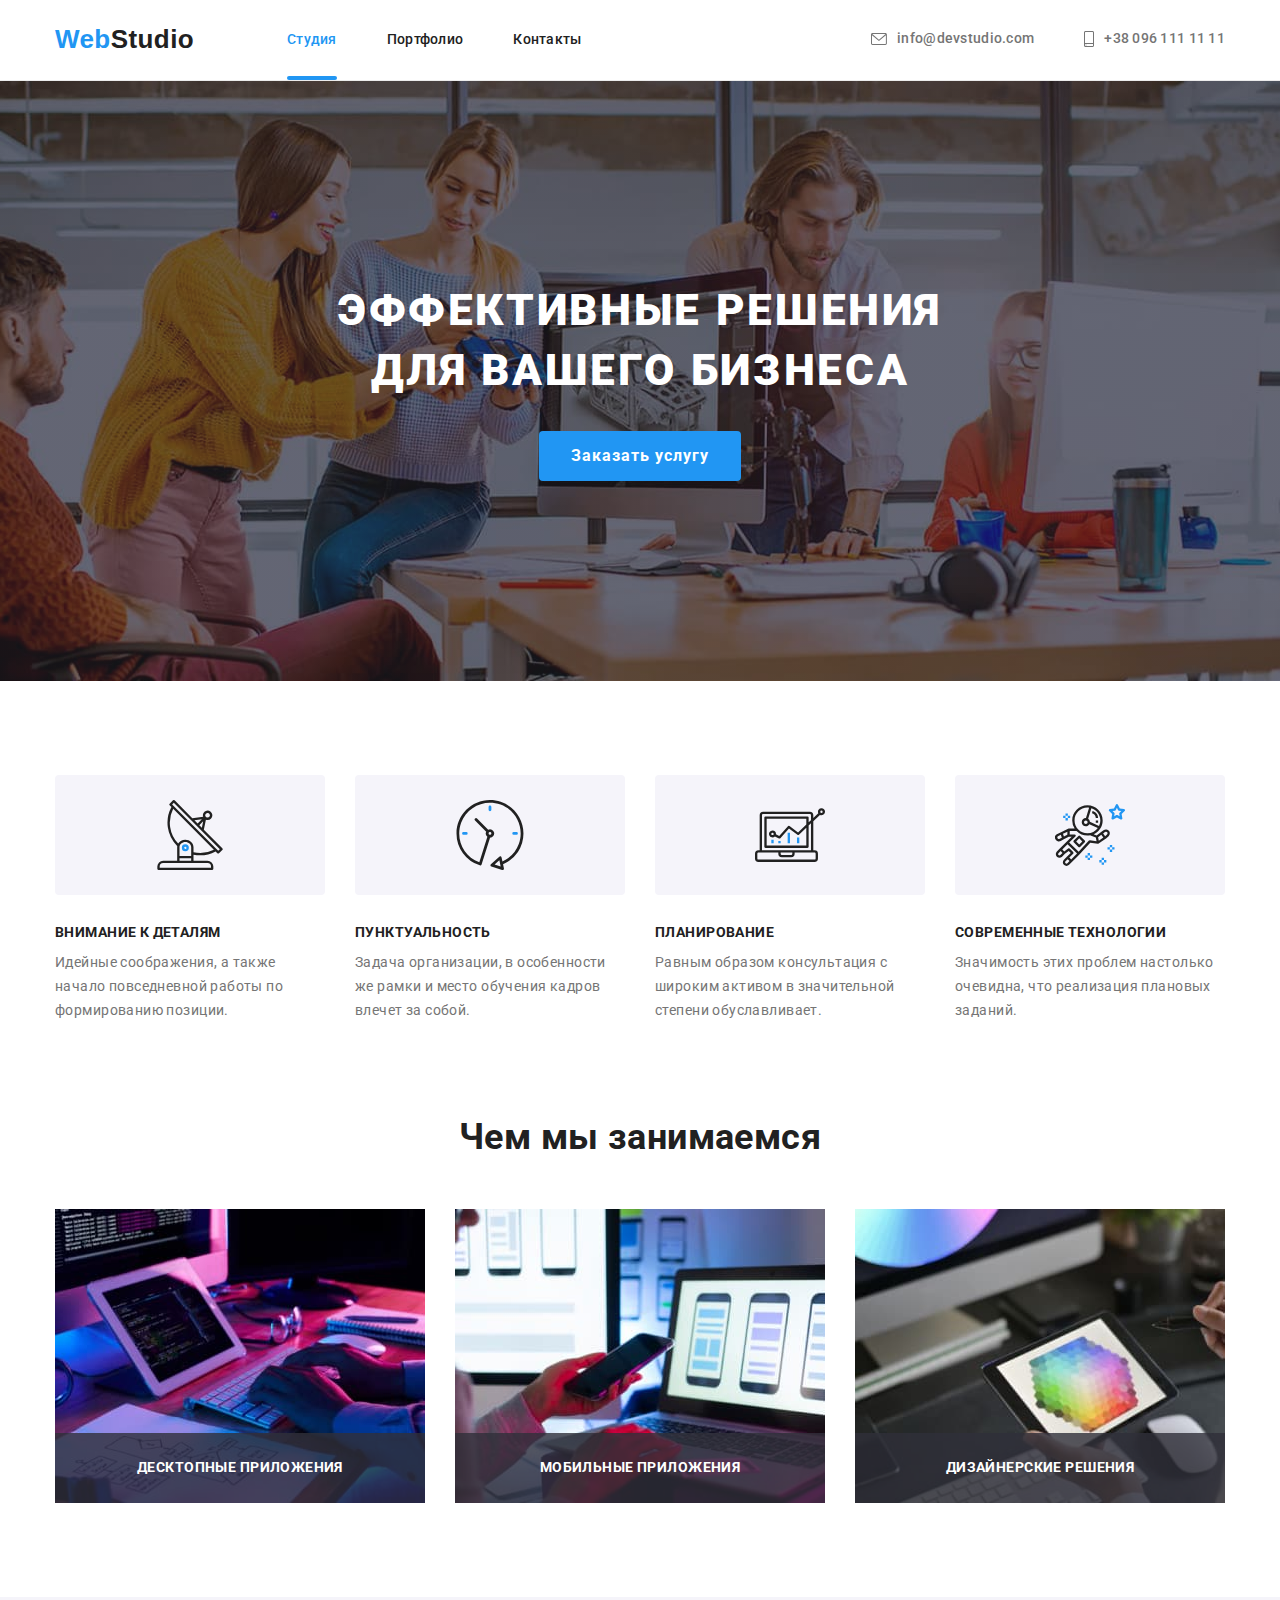
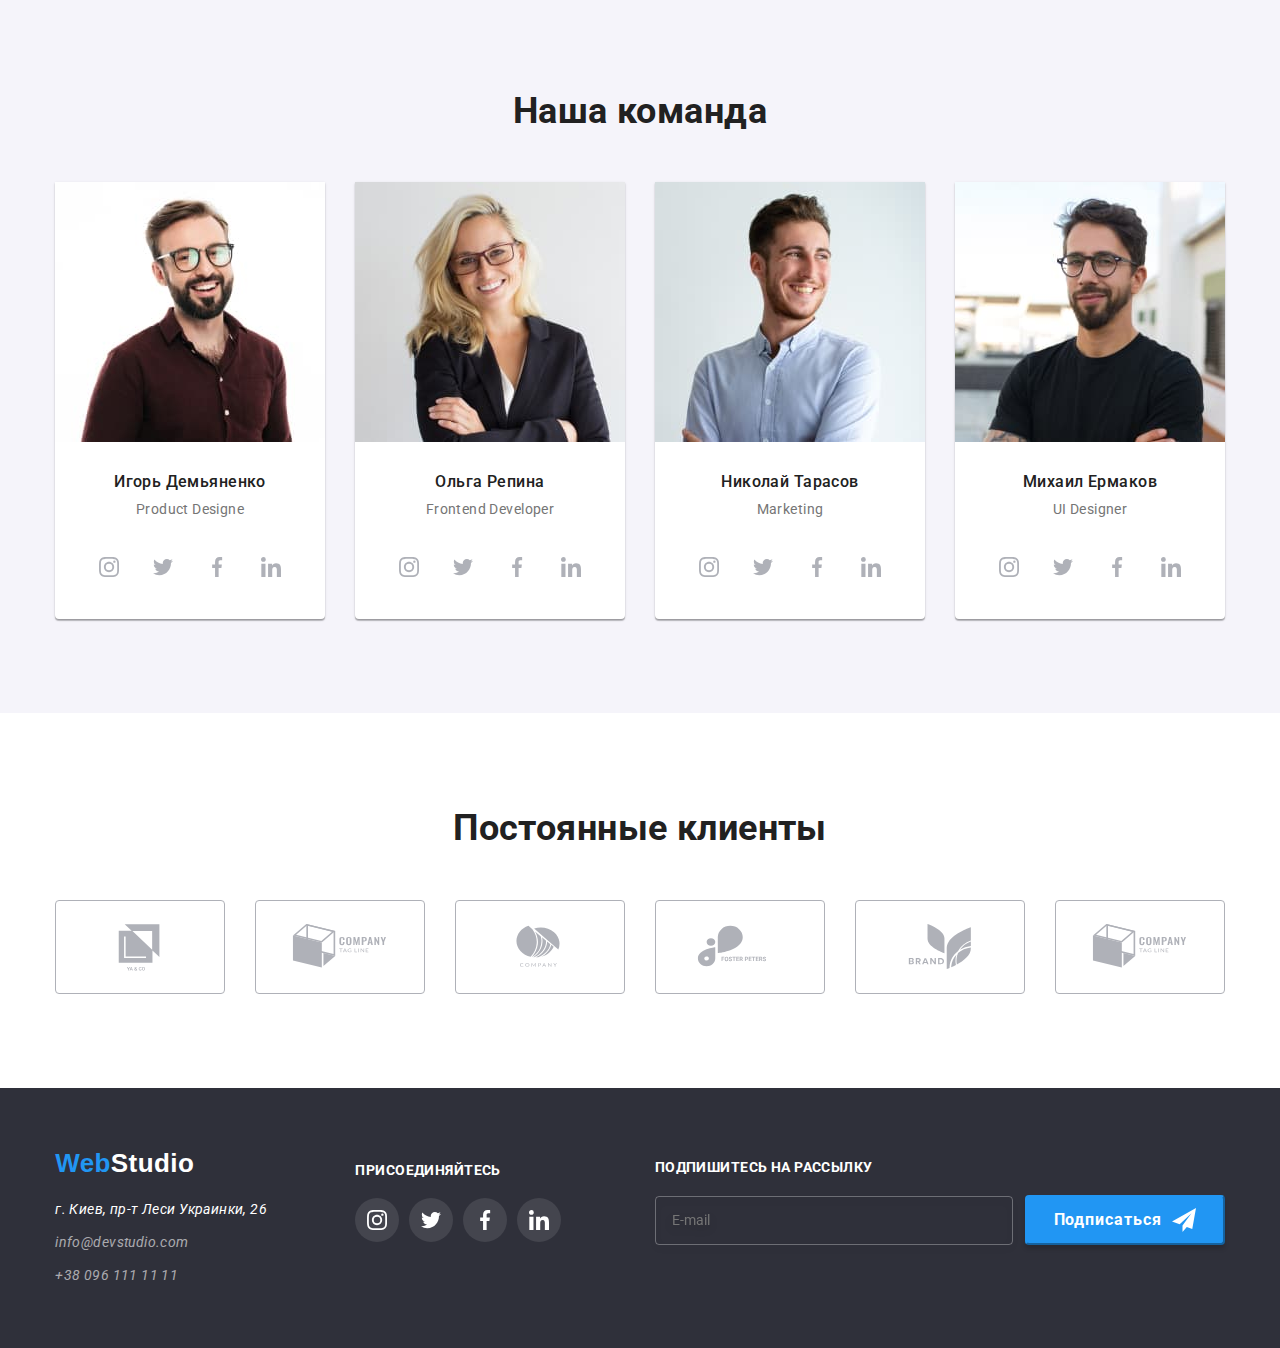
==== commit 5fb56bfc: "адаптація" ====
--- a/index.html
+++ b/index.html
@@ -14,20 +14,20 @@
     <link rel="stylesheet" href="./css/main.min.css" />
   </head>
   <body>
-     <header class="header">
+    <header class="header">
       <div class="container">
         <nav class="nav">
           <a class="logo" href="./index.html"
             ><span class="logo__web">Web</span
-            ><span class="logo__studio--header">Studio</span></a
-          >
+            ><span class="logo__studio--header">Studio</span>
+          </a>
           <ul class="nav-list list">
             <li class="nav-list__item">
               <a
                 class="nav-list__link nav-item__link--current"
                 href="./index.html"
-                >Студия</a
-              >
+                >Студия
+              </a>
             </li>
             <li class="nav-list__item">
               <a class="nav-list__link" href="./portfolio.html">Портфолио</a>
@@ -37,7 +37,7 @@
             </li>
           </ul>
         </nav>
-        <ul class="contackt list">
+        <ul class="contackt_list list">
           <li class="contackt__item">
             <a class="contackt__link" href="mailto:info@devstudio.com">
               <svg class="contackt__icon" width="16" height="10">
@@ -55,6 +55,68 @@
             >
           </li>
         </ul>
+        <button class="mob-button-open">
+          <svg class="mob-menu_icon" width="24px" height="16px">
+            <use href="./images/SVG/icon.svg#icon-menu"></use>
+          </svg>
+        </button>
+        <div class="mob-menu is-hidden">
+          <button class="mob-button-close" type="button">
+            <svg class="mob-button-close__icon" width="18px" height="18px">
+              <use href="./images/SVG/icon.svg#icon-close"></use>
+            </svg>
+          </button>
+          <nav class="mob-nav">
+            <ul class="mob-nav-list list">
+              <li class="mob-nav-list__item">
+                <a
+                  class="mob-nav-list__link mob-nav-item__link--current"
+                  href="./index.html"
+                  >Студия
+                </a>
+              </li>
+              <li class="mob-nav-list__item">
+                <a class="mob-nav-list__link" href="./portfolio.html"
+                  >Портфолио</a
+                >
+              </li>
+              <li class="mob-nav-list__item">
+                <a class="mob-nav-list__link" href=""> Контакты</a>
+              </li>
+            </ul>
+            <div>
+              <ul class="mob-contackt list">
+                <li class="mob-contackt__item">
+                  <a class="mob-contackt__tel" href="tel:+380961111111">
+                    +38 096 111 11 11</a
+                  >
+                </li>
+                <li class="mob-contackt__item">
+                  <a
+                    class="mob-contackt__email"
+                    href="mailto:info@devstudio.com"
+                  >
+                    info@devstudio.com
+                  </a>
+                </li>
+              </ul>
+              <ul class="mol-soc-list list">
+                <li class="mob-soc-item">
+                  <a href="" class="mob-soc-link__link">Instagram</a>
+                </li>
+                <li class="mob-soc-item">
+                  <a href="" class="mob-soc-link__link">Twitter</a>
+                </li>
+                <li class="mob-soc-item">
+                  <a href="" class="mob-soc-link__link">Facebook</a>
+                </li>
+                <li class="mob-soc-item">
+                  <a href="" class="mob-soc-link__link">LinkedIn</a>
+                </li>
+              </ul>
+            </div>
+          </nav>
+        </div>
       </div>
     </header>
     <main>
@@ -66,7 +128,7 @@
           </button>
         </div>
       </section>
-       <section class="about section">
+      <section class="about section">
         <div class="container">
           <h2 class="visually-hidden">особенности</h2>
           <ul class="about__list list">
@@ -84,7 +146,7 @@
             </li>
             <li class="about__item">
               <div class="about__icon">
-                <svg class="" width="70px" height="70px">
+                <svg width="70px" height="70px">
                   <use href="./images/SVG/icon.svg#icon-clock"></use>
                 </svg>
               </div>
@@ -94,7 +156,7 @@
                 кадров влечет за собой.
               </p>
             </li>
-            <li class="about__item"> 
+            <li class="about__item">
               <div class="about__icon">
                 <svg width="70px" height="70px">
                   <use href="./images/SVG/icon.svg#icon-diagram"></use>
@@ -127,31 +189,55 @@
           <ul class="list gallery-list">
             <li class="gallery-list__item">
               <div class="gallery-list__foto">
-                <img
-                  src="./images/job/job-1.jpg"
-                  alt="розработчик работает над сайтом"
-                  width="370"
-                />
+                <picture>
+                  <source
+                    srcset="
+                      ./images/job/job-1.jpg   1x,
+                      ./images/job/job-1x2.jpg 2x
+                    "
+                  />
+                  <img
+                    src="./images/job/job-1.jpg"
+                    alt="розработчик работает над сайтом"
+                    width="370"
+                  />
+                </picture>
                 <p class="gallery-list__description">Десктопные приложения</p>
               </div>
             </li>
             <li class="gallery-list__item">
               <div class="gallery-list__foto">
-                <img
-                  src="./images/job/job-2.jpg"
-                  alt="работа над дизайном мобильной версии"
-                  width="370"
-                />
+                <picture>
+                  <source
+                    srcset="
+                      ./images/job/job-2.jpg   1x,
+                      ./images/job/job-2x2.jpg 2x
+                    "
+                  />
+                  <img
+                    src="./images/job/job-2.jpg"
+                    alt="работа над дизайном мобильной версии"
+                    width="370"
+                  />
+                </picture>
                 <p class="gallery-list__description">Мобильные приложения</p>
               </div>
             </li>
             <li class="gallery-list__item">
               <div class="gallery-list__foto">
-                <img
-                  src="./images/job/job-3.jpg"
-                  alt="подборка верной цветовой гами"
-                  width="370"
-                />
+                <picture>
+                  <source
+                    srcset="
+                      ./images/job/job-3.jpg   1x,
+                      ./images/job/job-3x2.jpg 2x
+                    "
+                  />
+                  <img
+                    src="./images/job/job-3.jpg"
+                    alt="подборка верной цветовой гами"
+                    width="370"
+                  />
+                </picture>
                 <p class="gallery-list__description">Дизайнерские решения</p>
               </div>
             </li>
@@ -163,11 +249,35 @@
           <h2 class="developer__title">Наша команда</h2>
           <ul class="developer-list list">
             <li class="developer-list__item">
-              <img
-                src="./images/team/product_designer.jpg"
-                alt="портрет"
-                width="270"
-              />
+              <picture>
+                <source
+                  srcset="
+                    ./images/team/product_designer.jpg   1x,
+                    ./images/team/product_designerx2.jpg 2x
+                  "
+                  media="(min-width: 1200px)"
+                />
+                <source
+                  srcset="
+                    ./images/team/product_designer-tab.jpg   1x,
+                    ./images/team/product_designer-tabx2.jpg 2x
+                  "
+                  media="(min-width: 768px)"
+                />
+                <source
+                  srcset="
+                    ./images/team/product_designer-mob.jpg   1x,
+                    ./images/team/product_designer-mobx2.jpg 2x
+                  "
+                  media="(min-width: 480px)"
+                />
+                <img
+                  src="./images/team/product_designer.jpg"
+                  alt="портрет"
+                  width="270"
+                />
+              </picture>
+
               <div class="developer-caption">
                 <h3 class="developer-caption__name">Игорь Демьяненко</h3>
                 <p class="developer-caption__profession" lang="en">
@@ -206,11 +316,34 @@
               </div>
             </li>
             <li class="developer-list__item">
-              <img
-                src="./images/team/frontend_developer.jpg"
-                alt="портрет"
-                width="270"
-              />
+              <picture>
+                <source
+                  srcset="
+                    ./images/team/frontend_developer.jpg   1x,
+                    ./images/team/frontend_developerx2.jpg 2x
+                  "
+                  media="(min-width: 1200px)"
+                />
+                <source
+                  srcset="
+                    ./images/team/frontend_developer-tab.jpg   1x,
+                    ./images/team/frontend_developer-tabx2.jpg 2x
+                  "
+                  media="(min-width: 768px)"
+                />
+                <source
+                  srcset="
+                    ./images/team/frontend_developer-mob.jpg   1x,
+                    ./images/team/frontend_developer-mobx2.jpg 2x
+                  "
+                  media="(min-width: 480px)"
+                />
+                <img
+                  src="./images/team/frontend_developer.jpg"
+                  alt="портрет"
+                  width="270"
+                />
+              </picture>
               <div class="developer-caption">
                 <h3 class="developer-caption__name">Ольга Репина</h3>
                 <p class="developer-caption__profession" lang="en">
@@ -249,11 +382,35 @@
               </div>
             </li>
             <li class="developer-list__item">
-              <img
-                src="./images/team/marketing.jpg"
-                alt="портрет"
-                width="270"
-              />
+              <picture>
+                <source
+                  srcset="
+                    ./images/team/marketing.jpg   1x,
+                    ./images/team/marketingx2.jpg 2x
+                  "
+                  media="(min-width: 1200px)"
+                />
+                <source
+                  srcset="
+                    ./images/team/marketing-tab.jpg   1x,
+                    ./images/team/marketing-tabx2.jpg 2x
+                  "
+                  media="(min-width: 768px)"
+                />
+                <source
+                  srcset="
+                    ./images/team/marketing-mob.jpg   1x,
+                    ./images/team/marketing-mobx2.jpg 2x
+                  "
+                  media="(min-width: 480px)"
+                />
+                <img
+                  src="./images/team/marketing.jpg"
+                  alt="портрет"
+                  width="270"
+                />
+              </picture>
+
               <div class="developer-caption">
                 <h3 class="developer-caption__name">Николай Тарасов</h3>
                 <p class="developer-caption__profession" lang="en">Marketing</p>
@@ -290,11 +447,34 @@
               </div>
             </li>
             <li class="developer-list__item">
-              <img
-                src="./images/team/ui_designer.jpg"
-                alt="портрет"
-                width="270"
-              />
+              <picture>
+                <source
+                  srcset="
+                    ./images/team/ui_designer.jpg   1x,
+                    ./images/team/ui_designerx2.jpg 2x
+                  "
+                  media="(min-width: 1200px)"
+                />
+                <source
+                  srcset="
+                    ./images/team/ui_designer-tab.jpg   1x,
+                    ./images/team/ui_designer-tabx2.jpg 2x
+                  "
+                  media="(min-width: 768px)"
+                />
+                <source
+                  srcset="
+                    ./images/team/ui_designer-mob.jpg   1x,
+                    ./images/team/ui_designer-mobx2.jpg 2x
+                  "
+                  media="(min-width: 480px)"
+                />
+                <img
+                  src="./images/team/ui_designer.jpg"
+                  alt="портрет"
+                  width="270"
+                />
+              </picture>
               <div class="developer-caption">
                 <h3 class="developer-caption__name">Михаил Ермаков</h3>
                 <p class="developer-caption__profession" lang="en">
@@ -387,22 +567,29 @@
     </main>
     <footer class="footer">
       <div class="container">
-          <div class="address-container">
+        <div class="address-container">
           <a class="logo" href="./index.html">
-            <span class="logo__web">Web</span><span
-              class="logo__studio--footer">Studio</span></a>
+            <span class="logo__web">Web</span
+            ><span class="logo__studio--footer">Studio</span></a
+          >
           <address class="address">
             <ul class="list">
               <li class="addres__item">
-                <a class="address__footer"
-                  href="https://www.google.com/maps/place/%D0%B1%D1%83%D0%BB.+%D0%9B%D0%B5%D1%81%D0%B8+%D0%A3%D0%BA%D1%80%D0%B0%D0%B8%D0%BD%D0%BA%D0%B8,+26,+%D0%9A%D0%B8%D0%B5%D0%B2,+%D0%A3%D0%BA%D1%80%D0%B0%D0%B8%D0%BD%D0%B0,+02000/data=!4m2!3m1!1s0x40d4cf0e033ecbe9:0x57a4dffefec77da0?sa=X&ved=2ahUKEwiqrJX89On3AhVQoI4IHcCcBigQ8gF6BAgMEAE">г.
-                  Киев, пр-т Леси Украинки, 26</a>
+                <a
+                  class="address__footer"
+                  href="https://www.google.com/maps/place/%D0%B1%D1%83%D0%BB.+%D0%9B%D0%B5%D1%81%D0%B8+%D0%A3%D0%BA%D1%80%D0%B0%D0%B8%D0%BD%D0%BA%D0%B8,+26,+%D0%9A%D0%B8%D0%B5%D0%B2,+%D0%A3%D0%BA%D1%80%D0%B0%D0%B8%D0%BD%D0%B0,+02000/data=!4m2!3m1!1s0x40d4cf0e033ecbe9:0x57a4dffefec77da0?sa=X&ved=2ahUKEwiqrJX89On3AhVQoI4IHcCcBigQ8gF6BAgMEAE"
+                  >г. Киев, пр-т Леси Украинки, 26</a
+                >
               </li>
               <li class="addres__item">
-                <a class="contack-footter" href="mailto:info@devstudio.com">info@devstudio.com</a>
+                <a class="contack-footter" href="mailto:info@devstudio.com"
+                  >info@devstudio.com</a
+                >
               </li>
               <li class="addres__item">
-                <a class="contack-footter" href="tel:+380961111111">+38 096 111 11 11</a>
+                <a class="contack-footter" href="tel:+380961111111"
+                  >+38 096 111 11 11</a
+                >
               </li>
             </ul>
           </address>
@@ -464,7 +651,7 @@
           </form>
         </div>
       </div>
-    </footer> 
+    </footer>
     <div class="backdrop is-hidden" data-modal>
       <div class="modal">
         <button class="button-close" type="button" data-modal-close>
@@ -540,5 +727,6 @@
       </div>
     </div>
     <script src="./js/modal.js"></script>
+    <script src="./js/mobile-menu.js"></script>
   </body>
 </html>
--- a/css/main.min.css
+++ b/css/main.min.css
@@ -1 +1 @@
-/*! modern-normalize v1.1.0 | MIT License | https://github.com/sindresorhus/modern-normalize */*,::before,::after{-webkit-box-sizing:border-box;box-sizing:border-box}html{line-height:1.15;-webkit-text-size-adjust:100%;-moz-tab-size:4;-o-tab-size:4;tab-size:4}body{margin:0;font-family:system-ui,-apple-system,"Segoe UI",Roboto,Helvetica,Arial,sans-serif,"Apple Color Emoji","Segoe UI Emoji"}hr{height:0;color:inherit}abbr[title]{-webkit-text-decoration:underline dotted;text-decoration:underline dotted}b,strong{font-weight:bolder}code,kbd,samp,pre{font-family:ui-monospace,SFMono-Regular,Consolas,"Liberation Mono",Menlo,monospace;font-size:1em}small{font-size:80%}sub,sup{font-size:75%;line-height:0;position:relative;vertical-align:baseline}sub{bottom:-0.25em}sup{top:-0.5em}table{text-indent:0;border-color:inherit}button,input,optgroup,select,textarea{font-family:inherit;font-size:100%;line-height:1.15;margin:0}button,select{text-transform:none}button,[type=button],[type=reset],[type=submit]{-webkit-appearance:button}::-moz-focus-inner{border-style:none;padding:0}:-moz-focusring{outline:1px dotted ButtonText}:-moz-ui-invalid{box-shadow:none}legend{padding:0}progress{vertical-align:baseline}::-webkit-inner-spin-button,::-webkit-outer-spin-button{height:auto}[type=search]{-webkit-appearance:textfield;outline-offset:-2px}::-webkit-search-decoration{-webkit-appearance:none}::-webkit-file-upload-button{-webkit-appearance:button;font:inherit}summary{display:list-item}h1,h2,h3,h4,h5,h6,p,ul{margin:0;padding:0}ul{list-style:none}body{font-family:"Roboto",sans-serif;font-size:14px;letter-spacing:.03em;color:var(--color-main)}img{display:block;width:100%;height:auto}:root{--color-main: #757575;--color-pre: #212121;--color-accent: #2196f3}.visually-hidden{position:absolute;white-space:nowrap;width:1px;height:1px;overflow:hidden;border:0;padding:0;clip:rect(0 0 0 0);-webkit-clip-path:inset(50%);clip-path:inset(50%);margin:-1px}.container{max-width:100%;margin:0 auto;padding:0 15px}@media screen and (min-width: 480px){.container{max-width:480px}}@media screen and (min-width: 768px){.container{max-width:768px}}@media screen and (min-width: 1200px){.container{max-width:1200px}}.section{padding-top:60px;padding-bottom:60px}@media screen and (min-width: 1200px){.section{padding-top:94px;padding-bottom:94px}}.hero{background-image:-webkit-gradient(linear, left top, left bottom, from(rgba(47, 48, 58, 0.4)), to(rgba(47, 48, 58, 0.4))),url(../images/hero_mob.jpg);background-image:linear-gradient(rgba(47, 48, 58, 0.4), rgba(47, 48, 58, 0.4)),url(../images/hero_mob.jpg);padding-top:118px;padding-bottom:118px;background-position:center;background-repeat:no-repeat;background-size:cover;margin:0 auto}@media(min-device-pixel-ratio: 2),(-webkit-min-device-pixel-ratio: 2),(min-resolution: 192dpi),(min-resolution: 2dppx){.hero{background-image:-webkit-gradient(linear, left top, left bottom, from(rgba(47, 48, 58, 0.4)), to(rgba(47, 48, 58, 0.4))),url(../images/hero_mobx2.jpg);background-image:linear-gradient(rgba(47, 48, 58, 0.4), rgba(47, 48, 58, 0.4)),url(../images/hero_mobx2.jpg)}}@media screen and (min-width: 480px){.hero{max-width:480px}}@media screen and (min-width: 768px){.hero{max-width:768px;background-image:-webkit-gradient(linear, left top, left bottom, from(rgba(47, 48, 58, 0.4)), to(rgba(47, 48, 58, 0.4))),url(../images/hero_tab.jpg);background-image:linear-gradient(rgba(47, 48, 58, 0.4), rgba(47, 48, 58, 0.4)),url(../images/hero_tab.jpg)}}@media screen and (min-width: 768px)and (min-device-pixel-ratio: 2),screen and (min-width: 768px)and (-webkit-min-device-pixel-ratio: 2),screen and (min-width: 768px)and (min-resolution: 192dpi),screen and (min-width: 768px)and (min-resolution: 2dppx){.hero{background-image:-webkit-gradient(linear, left top, left bottom, from(rgba(47, 48, 58, 0.4)), to(rgba(47, 48, 58, 0.4))),url(../images/hero_tabx2.jpg);background-image:linear-gradient(rgba(47, 48, 58, 0.4), rgba(47, 48, 58, 0.4)),url(../images/hero_tabx2.jpg)}}@media screen and (min-width: 1200px){.hero{max-width:1600px;padding-top:200px;padding-bottom:200px;background-image:-webkit-gradient(linear, left top, left bottom, from(rgba(47, 48, 58, 0.4)), to(rgba(47, 48, 58, 0.4))),url(../images/hero.jpg);background-image:linear-gradient(rgba(47, 48, 58, 0.4), rgba(47, 48, 58, 0.4)),url(../images/hero.jpg)}}@media screen and (min-width: 1200px)and (min-device-pixel-ratio: 2),screen and (min-width: 1200px)and (-webkit-min-device-pixel-ratio: 2),screen and (min-width: 1200px)and (min-resolution: 192dpi),screen and (min-width: 1200px)and (min-resolution: 2dppx){.hero{background-image:-webkit-gradient(linear, left top, left bottom, from(rgba(47, 48, 58, 0.4)), to(rgba(47, 48, 58, 0.4))),url(../images/herox2.jpg);background-image:linear-gradient(rgba(47, 48, 58, 0.4), rgba(47, 48, 58, 0.4)),url(../images/herox2.jpg)}}.hero__title{font-weight:900;text-align:center;letter-spacing:.06em;text-transform:uppercase;font-size:26px;line-height:1.61;color:#fff;max-width:360px;margin:0 auto 30px}@media screen and (min-width: 1200px){.hero__title{max-width:696px;font-size:44px;line-height:1.36}}.hero__button{font-weight:700;font-size:16px;line-height:1.88;-webkit-box-align:center;-ms-flex-align:center;align-items:center;text-align:center;letter-spacing:.06em;color:#fff;display:block;background-color:var(--color-accent);cursor:pointer;margin:0 auto;padding:10px 32px;border:0px;border-radius:4px}.header{display:none}@media screen and (min-width: 768px){.header{display:block;padding-top:21px;padding-bottom:21px;border-bottom:1px solid #ececec}}@media screen and (min-width: 1200px){.header{display:block;padding-top:24px;padding-bottom:25px}}.header .container{display:-webkit-box;display:-ms-flexbox;display:flex;-webkit-box-align:center;-ms-flex-align:center;align-items:center}.nav{display:-webkit-box;display:-ms-flexbox;display:flex;-webkit-box-align:center;-ms-flex-align:center;align-items:center}.nav-list{display:-webkit-box;display:-ms-flexbox;display:flex}.nav-list__link{text-decoration:none;font-weight:500;font-size:14px;line-height:1.14;letter-spacing:.02em;color:var(--color-pre);padding:33px 0;-webkit-transition:color 250ms cubic-bezier(0.4, 0, 0.2, 1);transition:color 250ms cubic-bezier(0.4, 0, 0.2, 1);position:relative}.nav-list__link:active{color:red}.nav-list__link:hover,.nav-list__link:focus{color:#2196f3}.nav-list__item:not(:last-child){margin-right:50px}.contackt{margin-left:auto}@media screen and (min-width: 1200px){.contackt{display:-webkit-box;display:-ms-flexbox;display:flex}}.contackt__link{text-decoration:none;font-weight:500;font-size:12px;line-height:1.17;letter-spacing:.02em;color:var(--color-main);display:-webkit-box;display:-ms-flexbox;display:flex;-webkit-box-align:center;-ms-flex-align:center;align-items:center;-webkit-transition:color 250ms cubic-bezier(0.4, 0, 0.2, 1);transition:color 250ms cubic-bezier(0.4, 0, 0.2, 1)}.contackt__link:hover,.contackt__link:focus{color:var(--color-accent)}@media screen and (min-width: 1200px){.contackt__link{display:-webkit-box;display:-ms-flexbox;display:flex;font-size:14px;line-height:1.14}}.contackt__icon{fill:currentColor;-webkit-box-align:baseline;-ms-flex-align:baseline;align-items:baseline;margin-right:10px;height:14px}@media screen and (min-width: 1200px){.contackt__icon{height:16px}}.contackt__item:not(:last-child){margin-bottom:10px}@media screen and (min-width: 1200px){.contackt__item:not(:last-child){margin-bottom:0;margin-right:50px}}.contackt__item:hover,.contackt__item:focus{color:var(--color-accent)}.about__list{display:-webkit-box;display:-ms-flexbox;display:flex;-ms-flex-wrap:wrap;flex-wrap:wrap;gap:30px;-webkit-box-pack:justify;-ms-flex-pack:justify;justify-content:space-between}.about__item{width:100%}@media screen and (min-width: 768px){.about__item{width:calc((100% - 30px)/2)}}@media screen and (min-width: 1200px){.about__item{width:calc((100% - 90px)/4)}}.about__title{font-weight:700;font-size:14px;line-height:1.14;text-transform:uppercase;color:var(--color-pre);margin-bottom:10px}.text{font-family:"Roboto";font-size:14px;line-height:1.71}.gallery{display:none}@media screen and (min-width: 1200px){.gallery{display:block;padding-top:0}.gallery-list{display:-webkit-box;display:-ms-flexbox;display:flex;gap:30px}.gallery__title{font-weight:700;font-size:36px;line-height:1.17;text-align:center;color:var(--color-pre);margin-bottom:50px}.gallery-list__foto{position:relative;width:100%;height:100%}.gallery-list__description{position:absolute;bottom:0;font-family:"Roboto";font-style:normal;font-weight:700;font-size:14px;line-height:1.14;text-transform:uppercase;display:-webkit-box;display:-ms-flexbox;display:flex;-webkit-box-align:center;-ms-flex-align:center;align-items:center;-webkit-box-pack:center;-ms-flex-pack:center;justify-content:center;background-color:rgba(47,48,58,.8);color:#fff;width:370px;height:70px}}.client__title{font-family:"Roboto";font-style:normal;font-weight:700;font-size:28px;line-height:1.18;text-align:center;margin-bottom:30px;color:#212121}@media screen and (min-width: 1200px){.client__title{font-size:36px;line-height:1.19;margin-bottom:50px}}.client-icon{display:-webkit-box;display:-ms-flexbox;display:flex;-webkit-box-pack:justify;-ms-flex-pack:justify;justify-content:space-between;-ms-flex-wrap:wrap;flex-wrap:wrap;gap:30px}.client-icon__item{width:calc((100% - 30px)/2);border:1px solid #afb1b8;border-radius:4px}@media screen and (min-width: 768px){.client-icon__item{width:calc((100% - 60px)/3);border:1px solid #afb1b8;border-radius:4px}}@media screen and (min-width: 1200px){.client-icon__item{width:calc((100% - 150px)/6);border:1px solid #afb1b8;border-radius:4px}}.client-icon__item:hover{border-color:var(--color-accent);color:var(--color-accent)}.clients-icon__link{height:92px;display:-webkit-box;display:-ms-flexbox;display:flex;-webkit-box-pack:center;-ms-flex-pack:center;justify-content:center;-webkit-box-align:center;-ms-flex-align:center;align-items:center;color:#afb1b8;-webkit-transition:color 250ms cubic-bezier(0.4, 0, 0.2, 1),border-color 250ms cubic-bezier(0.4, 0, 0.2, 1);transition:color 250ms cubic-bezier(0.4, 0, 0.2, 1),border-color 250ms cubic-bezier(0.4, 0, 0.2, 1)}.clients-icon__link:hover{border-color:var(--color-accent);color:var(--color-accent)}.clients-icon__svg{fill:currentColor}.backdrop{position:fixed;top:0;left:0;width:100%;height:100%;background-color:rgba(0,0,0,.2);-webkit-transition:opacity 250ms cubic-bezier(0.4, 0, 0.2, 1),visibility 250ms cubic-bezier(0.4, 0, 0.2, 1);transition:opacity 250ms cubic-bezier(0.4, 0, 0.2, 1),visibility 250ms cubic-bezier(0.4, 0, 0.2, 1)}.is-hidden .modal{-webkit-transform:translate(-50%, -50%) scale(0);transform:translate(-50%, -50%) scale(0)}.modal{position:absolute;top:50%;left:50%;width:100%;font-size:12px;line-height:1.17;max-width:450px;height:609px;padding:40px;-webkit-transform:translate(-50%, -50%) scale(1);transform:translate(-50%, -50%) scale(1);background-color:#fff;border-radius:4px;-webkit-box-shadow:0px 1px 3px rgba(0,0,0,.12),0px 1px 1px rgba(0,0,0,.14),0px 2px 1px rgba(0,0,0,.2);box-shadow:0px 1px 3px rgba(0,0,0,.12),0px 1px 1px rgba(0,0,0,.14),0px 2px 1px rgba(0,0,0,.2);-webkit-transition:-webkit-transform 250ms cubic-bezier(0.4, 0, 0.2, 1);transition:-webkit-transform 250ms cubic-bezier(0.4, 0, 0.2, 1);transition:transform 250ms cubic-bezier(0.4, 0, 0.2, 1);transition:transform 250ms cubic-bezier(0.4, 0, 0.2, 1), -webkit-transform 250ms cubic-bezier(0.4, 0, 0.2, 1)}@media screen and (min-width: 1200px){.modal{max-width:528px;height:581px;font-size:14px;line-height:1.17}}.button-close{position:absolute;top:8px;right:8px;width:30px;height:30px;border-radius:50%;border:1px solid rgba(0,0,0,.1);background-color:#fff;display:-webkit-box;display:-ms-flexbox;display:flex;-webkit-box-pack:center;-ms-flex-pack:center;justify-content:center;-webkit-box-align:center;-ms-flex-align:center;align-items:center;-webkit-transition:fill 250ms cubic-bezier(0.4, 0, 0.2, 1);transition:fill 250ms cubic-bezier(0.4, 0, 0.2, 1);cursor:pointer}.button-close :hover,.button-close :focus{fill:var(--color-accent)}.button-close__icon{fill:#000}.is-hidden{opacity:0;visibility:hidden;pointer-events:none}.model__title{font-family:"Roboto";font-weight:700;font-size:20px;line-height:1.15;text-align:center;color:#212121;margin-bottom:12px}.modal-form-field{margin-bottom:10px}.modal-lable-text{display:block;font-size:12px;line-height:1.16;margin-bottom:4px}.modal-lable{cursor:pointer}.modal-input{width:100%;height:40px;padding:12px 10px 12px 42px;border:1px solid rgba(33,33,33,.2);border-radius:4px;cursor:inherit;outline:rgba(0,0,0,0);-webkit-transition:border-color 250ms cubic-bezier(0.4, 0, 0.2, 1);transition:border-color 250ms cubic-bezier(0.4, 0, 0.2, 1)}.modal-input:focus{border-color:var(--color-accent)}.modal-input-fild{position:relative}.modal-icon{position:absolute;top:50%;left:12px;-webkit-transform:translateY(-50%);transform:translateY(-50%);-webkit-transition:fill 250ms cubic-bezier(0.4, 0, 0.2, 1);transition:fill 250ms cubic-bezier(0.4, 0, 0.2, 1)}.modal-input:focus+.modal-icon{fill:var(--color-accent)}.modal-textarea{width:100%;resize:none;padding:12px 16px}.modal-form-textarea{margin-bottom:20px;outline:rgba(0,0,0,0)}.modal-textarea{display:block;width:100%;height:120px;outline:rgba(0,0,0,0);border:1px solid rgba(33,33,33,.2);border-radius:4px;-webkit-transition:border-color 250ms cubic-bezier(0.4, 0, 0.2, 1);transition:border-color 250ms cubic-bezier(0.4, 0, 0.2, 1);cursor:pointer}.modal-textarea:focus{border-color:var(--color-accent)}.modal-form-contract{margin-bottom:30px}.modal-checkbox{min-width:16px;min-height:15px;border:1px solid #212121;border-radius:2px;-webkit-transition:background-color 250ms cubic-bezier(0.4, 0, 0.2, 1);transition:background-color 250ms cubic-bezier(0.4, 0, 0.2, 1)}.modal-contract-checkbox:checked+.modal-checkbox{background-color:var(--color-accent);background-image:url(../images/SVG/icon/check.svg);background-origin:border-box;border:none;background-size:contain}.modal-lable-contract{display:-webkit-box;display:-ms-flexbox;display:flex;-webkit-box-pack:center;-ms-flex-pack:center;justify-content:center;-webkit-box-align:center;-ms-flex-align:center;align-items:center;cursor:pointer}.modal-text-checkbox{margin-left:7px;line-height:1.71}.modal-link-contract{color:var(--color-accent)}.modal-button-submit{font-family:"Roboto";font-weight:700;font-size:16px;line-height:1.88;letter-spacing:.06em;color:#fff;display:-webkit-box;display:-ms-flexbox;display:flex;-webkit-box-pack:center;-ms-flex-pack:center;justify-content:center;-webkit-box-align:center;-ms-flex-align:center;align-items:center;width:200px;height:50px;background-color:#188ce8;border-color:rgba(0,0,0,0);-webkit-box-shadow:0px 4px 4px rgba(0,0,0,.15);box-shadow:0px 4px 4px rgba(0,0,0,.15);border-radius:4px;margin:0 auto;cursor:pointer}.example-link{text-decoration:none}.example{padding-top:94px;padding-bottom:94px}.example-list{display:-webkit-box;display:-ms-flexbox;display:flex;-ms-flex-wrap:wrap;flex-wrap:wrap;gap:30px}.example-caption{padding-top:20px;padding-bottom:20px;padding-left:24px}.example-title{font-weight:700;font-size:18px;line-height:2;letter-spacing:.06em;color:var(--color-pre);margin-bottom:4px}.example-text{font-size:16px;line-height:1.88;color:var(--color-main)}.example-item{width:370px;border-bottom:1px solid #eee}.example-link{display:block;-webkit-transition:-webkit-box-shadow 250ms cubic-bezier(0.4, 0, 0.2, 1);transition:-webkit-box-shadow 250ms cubic-bezier(0.4, 0, 0.2, 1);transition:box-shadow 250ms cubic-bezier(0.4, 0, 0.2, 1);transition:box-shadow 250ms cubic-bezier(0.4, 0, 0.2, 1), -webkit-box-shadow 250ms cubic-bezier(0.4, 0, 0.2, 1)}.example-link:hover,.example-link:focus{-webkit-box-shadow:0px 1px 1px rgba(0,0,0,.12),0px 4px 4px rgba(0,0,0,.06),1px 4px 6px rgba(0,0,0,.16);box-shadow:0px 1px 1px rgba(0,0,0,.12),0px 4px 4px rgba(0,0,0,.06),1px 4px 6px rgba(0,0,0,.16)}.example-container-foto{position:relative;width:100%;height:100%;overflow:hidden}.example-description{position:absolute;bottom:-100%;font-family:"Roboto";font-style:normal;font-weight:400;font-size:18px;line-height:1.56;color:#fff;background-color:var(--color-accent);padding:63px 24px 63px;width:100%;height:100%;overflow:hidden;-webkit-transition:-webkit-transform 250ms cubic-bezier(0.4, 0, 0.2, 1);transition:-webkit-transform 250ms cubic-bezier(0.4, 0, 0.2, 1);transition:transform 250ms cubic-bezier(0.4, 0, 0.2, 1);transition:transform 250ms cubic-bezier(0.4, 0, 0.2, 1), -webkit-transform 250ms cubic-bezier(0.4, 0, 0.2, 1)}.example-link:hover .example-description{-webkit-transform:translateY(-100%);transform:translateY(-100%)}.developer{background-image:-webkit-gradient(linear, left top, left bottom, from(#f5f4fa), to(#f5f4fa));background-image:linear-gradient(#f5f4fa, #f5f4fa);background-size:100%;max-width:480px;background-position:center;background-repeat:no-repeat;margin:0 auto}@media screen and (min-width: 768px){.developer{background-size:764px;max-width:764px}}@media screen and (min-width: 1200px){.developer{background-size:1600px;max-width:1600px}}.developer__title{font-weight:700;font-size:28px;line-height:1.17;text-align:center;color:var(--color-pre);margin-bottom:30px}@media screen and (min-width: 1200px){.developer__title{font-size:36px;line-height:1.14;margin-bottom:50px}}.developer-list{display:-webkit-box;display:-ms-flexbox;display:flex;-ms-flex-wrap:wrap;flex-wrap:wrap;gap:30px}.developer-list__item{background-color:#fff;border-radius:0px 0px 4px 4px;-webkit-box-shadow:0px 1px 3px rgba(0,0,0,.12),0px 1px 1px rgba(0,0,0,.14),0px 2px 1px rgba(0,0,0,.2);box-shadow:0px 1px 3px rgba(0,0,0,.12),0px 1px 1px rgba(0,0,0,.14),0px 2px 1px rgba(0,0,0,.2);width:100%}@media screen and (min-width: 768px){.developer-list__item{width:calc((100% - 30px)/2)}}@media screen and (min-width: 1200px){.developer-list__item{width:calc((100% - 90px)/4)}}.developer-caption{padding-top:30px;padding-bottom:30px}.developer-caption__name{font-weight:500;font-size:16px;line-height:1.19;text-align:center;color:var(--color-pre);margin-bottom:10px}.developer-caption__profession{text-align:center;margin-bottom:28px}.footer{background-image:-webkit-gradient(linear, left top, left bottom, from(#2f303a), to(#2f303a));background-image:linear-gradient(#2f303a, #2f303a);background-repeat:no-repeat;background-size:100%;max-width:480px;background-position:center;padding-top:60px;padding-bottom:60px;margin:0 auto}@media screen and (min-width: 768px){.footer{max-width:768px}}@media screen and (min-width: 1200px){.footer{max-width:1600px}}.footer .container{display:-webkit-box;display:-ms-flexbox;display:flex;-webkit-box-pack:center;-ms-flex-pack:center;justify-content:center;-webkit-box-orient:vertical;-webkit-box-direction:normal;-ms-flex-direction:column;flex-direction:column;-ms-flex-wrap:wrap;flex-wrap:wrap}@media screen and (min-width: 768px){.footer .container{-ms-flex-pack:distribute;justify-content:space-around;-webkit-box-orient:horizontal;-webkit-box-direction:normal;-ms-flex-direction:row;flex-direction:row}}@media screen and (min-width: 1200px){.footer .container{-webkit-box-orient:horizontal;-webkit-box-direction:normal;-ms-flex-direction:row;flex-direction:row}}w .footer .logo{display:-webkit-box;display:-ms-flexbox;display:flex;-webkit-box-pack:center;-ms-flex-pack:center;justify-content:center;margin-right:0;margin-bottom:20px}@media screen and (min-width: 1200px){w .footer .logo{display:block}}@media screen and (min-width: 1200px){.address-container{min-width:300px}}.address{margin-bottom:60px}@media screen and (min-width: 1200px){.address{margin-bottom:0}}.address__footer{font-size:14px;line-height:1.71;color:#fff;text-decoration:none;-webkit-transition:color 250ms cubic-bezier(0.4, 0, 0.2, 1);transition:color 250ms cubic-bezier(0.4, 0, 0.2, 1)}.address__footer:hover,.address__footer:focus{color:var(--color-accent)}.addres__item:not(:last-child){margin-bottom:9px}.addres__item{display:-webkit-box;display:-ms-flexbox;display:flex;-webkit-box-pack:center;-ms-flex-pack:center;justify-content:center}@media screen and (min-width: 1200px){.addres__item{display:block}}.addres__item:not(:last-child){margin-bottom:9px}.contack-footter{font-size:14px;line-height:1.71;color:rgba(255,255,255,.6);text-decoration:none;-webkit-transition:color 250ms cubic-bezier(0.4, 0, 0.2, 1);transition:color 250ms cubic-bezier(0.4, 0, 0.2, 1)}.contack-footter:hover,.contack-footter:focus{color:var(--color-accent)}.icon-social-footer{display:-webkit-box;display:-ms-flexbox;display:flex;-webkit-box-orient:vertical;-webkit-box-direction:normal;-ms-flex-direction:column;flex-direction:column;margin-bottom:60px}@media screen and (min-width: 1200px){.icon-social-footer{display:block;margin-top:15px;margin-bottom:0}}.icon-social-footer__title{display:block;font-family:"Roboto";font-weight:700;font-size:14px;line-height:1.14;text-transform:uppercase;color:#fff;margin:0 auto;margin-bottom:20px}.icon-items-footer{display:-webkit-box;display:-ms-flexbox;display:flex}.footer .icon-social{background-color:rgba(255,255,255,.1)}.footer .icon-social__link{fill:#fff;-webkit-transition:background-color 250ms cubic-bezier(0.4, 0, 0.2, 1);transition:background-color 250ms cubic-bezier(0.4, 0, 0.2, 1)}.logo{font-family:"Releway",sans-serif;font-weight:700;font-size:24px;line-height:1.17;text-decoration:none;word-spacing:0;margin-right:88px}@media screen and (min-width: 1200px){.logo{margin-right:93px;font-size:26px;line-height:1.19}}.logo__web{color:var(--color-accent)}.logo__studio--header{color:var(--color-pre)}.logo__studio--footer{color:#fff}.nav-item__link--current{color:var(--color-accent)}.nav-item__link--current::after{position:absolute;bottom:0;content:"";width:100%;height:4px;background-color:var(--color-accent);display:block;border-radius:2px}.about__icon{width:100%;height:120px;border-radius:4px;background-color:#f5f4fa;display:-webkit-box;display:-ms-flexbox;display:flex;-webkit-box-pack:center;-ms-flex-pack:center;justify-content:center;-webkit-box-align:center;-ms-flex-align:center;align-items:center;margin-bottom:30px}.developer .icon-social__link{fill:#afb1b8;-webkit-transition:fill 250ms cubic-bezier(0.4, 0, 0.2, 1),background-color 250ms cubic-bezier(0.4, 0, 0.2, 1);transition:fill 250ms cubic-bezier(0.4, 0, 0.2, 1),background-color 250ms cubic-bezier(0.4, 0, 0.2, 1)}.social-items{display:-webkit-box;display:-ms-flexbox;display:flex;-webkit-box-pack:center;-ms-flex-pack:center;justify-content:center}.icon-social{width:44px;height:44px;border-radius:50%}.icon-social__link{width:100%;height:100%;border-radius:50%;display:-webkit-box;display:-ms-flexbox;display:flex;-webkit-box-pack:center;-ms-flex-pack:center;justify-content:center;-webkit-box-align:center;-ms-flex-align:center;align-items:center}.icon-social:not(:last-child){margin-right:10px}.icon-social__link:hover,.icon-social__link:focus{background-color:var(--color-accent)}.developer .icon-social__link:hover,.developer .icon-social__link:focus{fill:#fff}@media screen and (min-width: 1200px){.form-subscribe{padding-top:12px;margin-left:93px}}.form-subscribe__title{display:-webkit-box;display:-ms-flexbox;display:flex;-webkit-box-pack:center;-ms-flex-pack:center;justify-content:center;font-weight:700;font-size:14px;line-height:1.14;text-transform:uppercase;color:#fff;margin-bottom:20px}@media screen and (min-width: 1200px){.form-subscribe__title{display:block}}.form-subscribe__container{display:-webkit-box;display:-ms-flexbox;display:flex;-webkit-box-orient:vertical;-webkit-box-direction:normal;-ms-flex-direction:column;flex-direction:column;-webkit-box-align:center;-ms-flex-align:center;align-items:center}@media screen and (min-width: 1200px){.form-subscribe__container{-webkit-box-orient:horizontal;-webkit-box-direction:normal;-ms-flex-direction:row;flex-direction:row}}.form-subscribe-label{display:-webkit-box;display:-ms-flexbox;display:flex;-webkit-box-pack:center;-ms-flex-pack:center;justify-content:center;width:100%}@media screen and (min-width: 1200px){.form-subscribe-label{display:block;width:370px}}.form-subscribe-fild{color:#fff;padding:15px 16px;width:100%;max-width:450px;background-color:rgba(0,0,0,0);border:1px solid rgba(255,255,255,.3);-webkit-filter:drop-shadow(0px 4px 4px rgba(0, 0, 0, 0.15));filter:drop-shadow(0px 4px 4px rgba(0, 0, 0, 0.15));border-radius:4px;outline:rgba(0,0,0,0);margin-bottom:20px}.form-subscribe-fild:focus{border-color:var(--color-accent)}@media screen and (min-width: 768px){.form-subscribe-fild{width:450px}}@media screen and (min-width: 1200px){.form-subscribe-fild{width:358px;margin-bottom:0;margin-right:12px}}.form-subscribe__button{display:-webkit-box;display:-ms-flexbox;display:flex;-webkit-box-align:center;-ms-flex-align:center;align-items:center;-webkit-box-pack:center;-ms-flex-pack:center;justify-content:center;font-family:"Roboto";font-style:normal;font-weight:700;font-size:16px;line-height:1.88;width:200px;height:50px;letter-spacing:.06em;color:#fff;background-color:var(--color-accent);-webkit-box-shadow:0px 4px 4px rgba(0,0,0,.15);box-shadow:0px 4px 4px rgba(0,0,0,.15);border-radius:4px;border-color:#2196f3;cursor:pointer}.form-subscribe__icon{margin-left:10px}.button-list{display:-webkit-box;display:-ms-flexbox;display:flex;-ms-flex-wrap:wrap;flex-wrap:wrap;-webkit-box-pack:left;-ms-flex-pack:left;justify-content:left;gap:8px;margin-bottom:50px}@media screen and (min-width: 768px){.button-list{-webkit-box-pack:center;-ms-flex-pack:center;justify-content:center}}@media screen and (min-width: 1200px){.button-list{-webkit-box-pack:center;-ms-flex-pack:center;justify-content:center}}.menu-button{font-weight:500;font-size:16px;line-height:1.62;text-align:center;letter-spacing:.03em;padding:6px 22px;border:0;border-radius:4px;-webkit-transition:background-color 250ms cubic-bezier(0.4, 0, 0.2, 1),color 250ms cubic-bezier(0.4, 0, 0.2, 1),-webkit-box-shadow 250ms cubic-bezier(0.4, 0, 0.2, 1);transition:background-color 250ms cubic-bezier(0.4, 0, 0.2, 1),color 250ms cubic-bezier(0.4, 0, 0.2, 1),-webkit-box-shadow 250ms cubic-bezier(0.4, 0, 0.2, 1);transition:background-color 250ms cubic-bezier(0.4, 0, 0.2, 1),color 250ms cubic-bezier(0.4, 0, 0.2, 1),box-shadow 250ms cubic-bezier(0.4, 0, 0.2, 1);transition:background-color 250ms cubic-bezier(0.4, 0, 0.2, 1),color 250ms cubic-bezier(0.4, 0, 0.2, 1),box-shadow 250ms cubic-bezier(0.4, 0, 0.2, 1),-webkit-box-shadow 250ms cubic-bezier(0.4, 0, 0.2, 1)}.menu-button:hover,.menu-button:focus{background-color:var(--color-accent);color:#fff;cursor:pointer;-webkit-box-shadow:0px 3px 1px rgba(0,0,0,.1),0px 1px 2px rgba(0,0,0,.08),0px 2px 2px rgba(0,0,0,.12);box-shadow:0px 3px 1px rgba(0,0,0,.1),0px 1px 2px rgba(0,0,0,.08),0px 2px 2px rgba(0,0,0,.12)}/*# sourceMappingURL=main.min.css.map */+/*! modern-normalize v1.1.0 | MIT License | https://github.com/sindresorhus/modern-normalize */*,::before,::after{-webkit-box-sizing:border-box;box-sizing:border-box}html{line-height:1.15;-webkit-text-size-adjust:100%;-moz-tab-size:4;-o-tab-size:4;tab-size:4}body{margin:0;font-family:system-ui,-apple-system,"Segoe UI",Roboto,Helvetica,Arial,sans-serif,"Apple Color Emoji","Segoe UI Emoji"}hr{height:0;color:inherit}abbr[title]{-webkit-text-decoration:underline dotted;text-decoration:underline dotted}b,strong{font-weight:bolder}code,kbd,samp,pre{font-family:ui-monospace,SFMono-Regular,Consolas,"Liberation Mono",Menlo,monospace;font-size:1em}small{font-size:80%}sub,sup{font-size:75%;line-height:0;position:relative;vertical-align:baseline}sub{bottom:-0.25em}sup{top:-0.5em}table{text-indent:0;border-color:inherit}button,input,optgroup,select,textarea{font-family:inherit;font-size:100%;line-height:1.15;margin:0}button,select{text-transform:none}button,[type=button],[type=reset],[type=submit]{-webkit-appearance:button}::-moz-focus-inner{border-style:none;padding:0}:-moz-focusring{outline:1px dotted ButtonText}:-moz-ui-invalid{box-shadow:none}legend{padding:0}progress{vertical-align:baseline}::-webkit-inner-spin-button,::-webkit-outer-spin-button{height:auto}[type=search]{-webkit-appearance:textfield;outline-offset:-2px}::-webkit-search-decoration{-webkit-appearance:none}::-webkit-file-upload-button{-webkit-appearance:button;font:inherit}summary{display:list-item}h1,h2,h3,h4,h5,h6,p,ul{margin:0;padding:0}ul{list-style:none}body{font-family:"Roboto",sans-serif;font-size:14px;letter-spacing:.03em;color:var(--color-main)}img{display:block;width:100%;height:auto}:root{--color-main: #757575;--color-pre: #212121;--color-accent: #2196f3}.visually-hidden{position:absolute;white-space:nowrap;width:1px;height:1px;overflow:hidden;border:0;padding:0;clip:rect(0 0 0 0);-webkit-clip-path:inset(50%);clip-path:inset(50%);margin:-1px}.container{max-width:100%;margin:0 auto;padding:0 15px}@media screen and (min-width: 480px){.container{max-width:480px}}@media screen and (min-width: 768px){.container{max-width:768px}}@media screen and (min-width: 1200px){.container{max-width:1200px}}.section{padding-top:60px;padding-bottom:60px}@media screen and (min-width: 1200px){.section{padding-top:94px;padding-bottom:94px}}.hero{background-image:-webkit-gradient(linear, left top, left bottom, from(rgba(47, 48, 58, 0.4)), to(rgba(47, 48, 58, 0.4))),url(../images/hero_mob.jpg);background-image:linear-gradient(rgba(47, 48, 58, 0.4), rgba(47, 48, 58, 0.4)),url(../images/hero_mob.jpg);padding-top:118px;padding-bottom:118px;background-position:center;background-repeat:no-repeat;background-size:cover;margin:0 auto;max-width:480px}@media(min-device-pixel-ratio: 2),(-webkit-min-device-pixel-ratio: 2),(min-resolution: 192dpi),(min-resolution: 2dppx){.hero{background-image:-webkit-gradient(linear, left top, left bottom, from(rgba(47, 48, 58, 0.4)), to(rgba(47, 48, 58, 0.4))),url(../images/hero_mobx2.jpg);background-image:linear-gradient(rgba(47, 48, 58, 0.4), rgba(47, 48, 58, 0.4)),url(../images/hero_mobx2.jpg)}}@media screen and (min-width: 768px){.hero{max-width:768px;background-image:-webkit-gradient(linear, left top, left bottom, from(rgba(47, 48, 58, 0.4)), to(rgba(47, 48, 58, 0.4))),url(../images/hero_tab.jpg);background-image:linear-gradient(rgba(47, 48, 58, 0.4), rgba(47, 48, 58, 0.4)),url(../images/hero_tab.jpg)}}@media screen and (min-width: 768px)and (min-device-pixel-ratio: 2),screen and (min-width: 768px)and (-webkit-min-device-pixel-ratio: 2),screen and (min-width: 768px)and (min-resolution: 192dpi),screen and (min-width: 768px)and (min-resolution: 2dppx){.hero{background-image:-webkit-gradient(linear, left top, left bottom, from(rgba(47, 48, 58, 0.4)), to(rgba(47, 48, 58, 0.4))),url(../images/hero_tabx2.jpg);background-image:linear-gradient(rgba(47, 48, 58, 0.4), rgba(47, 48, 58, 0.4)),url(../images/hero_tabx2.jpg)}}@media screen and (min-width: 1200px){.hero{max-width:1600px;padding-top:200px;padding-bottom:200px;background-image:-webkit-gradient(linear, left top, left bottom, from(rgba(47, 48, 58, 0.4)), to(rgba(47, 48, 58, 0.4))),url(../images/hero.jpg);background-image:linear-gradient(rgba(47, 48, 58, 0.4), rgba(47, 48, 58, 0.4)),url(../images/hero.jpg)}}@media screen and (min-width: 1200px)and (min-device-pixel-ratio: 2),screen and (min-width: 1200px)and (-webkit-min-device-pixel-ratio: 2),screen and (min-width: 1200px)and (min-resolution: 192dpi),screen and (min-width: 1200px)and (min-resolution: 2dppx){.hero{background-image:-webkit-gradient(linear, left top, left bottom, from(rgba(47, 48, 58, 0.4)), to(rgba(47, 48, 58, 0.4))),url(../images/herox2.jpg);background-image:linear-gradient(rgba(47, 48, 58, 0.4), rgba(47, 48, 58, 0.4)),url(../images/herox2.jpg)}}.hero__title{font-weight:900;text-align:center;letter-spacing:.06em;text-transform:uppercase;font-size:26px;line-height:1.61;color:#fff;max-width:360px;margin:0 auto 30px}@media screen and (min-width: 1200px){.hero__title{max-width:696px;font-size:44px;line-height:1.36}}.hero__button{font-weight:700;font-size:16px;line-height:1.88;-webkit-box-align:center;-ms-flex-align:center;align-items:center;text-align:center;letter-spacing:.06em;color:#fff;display:block;background-color:var(--color-accent);cursor:pointer;margin:0 auto;padding:10px 32px;border:0px;border-radius:4px}.header{padding-top:16px;padding-bottom:16px}@media screen and (min-width: 768px){.header{display:block;padding-top:21px;padding-bottom:21px;border-bottom:1px solid #ececec}}@media screen and (min-width: 1200px){.header{display:block;padding-top:24px;padding-bottom:25px}}.header .container{position:relative;display:-webkit-box;display:-ms-flexbox;display:flex;-webkit-box-align:center;-ms-flex-align:center;align-items:center}.nav{display:-webkit-box;display:-ms-flexbox;display:flex;-webkit-box-align:center;-ms-flex-align:center;align-items:center}.nav-list{display:none}@media screen and (min-width: 768px){.nav-list{display:-webkit-box;display:-ms-flexbox;display:flex}}@media screen and (min-width: 1200px){.nav-list{display:-webkit-box;display:-ms-flexbox;display:flex}}.nav-list__link{text-decoration:none;font-weight:500;font-size:14px;line-height:1.14;letter-spacing:.02em;color:var(--color-pre);padding:33px 0;-webkit-transition:color 250ms cubic-bezier(0.4, 0, 0.2, 1);transition:color 250ms cubic-bezier(0.4, 0, 0.2, 1);position:relative}.nav-list__link:active{color:red}.nav-list__link:hover,.nav-list__link:focus{color:#2196f3}.nav-list__item:not(:last-child){margin-right:50px}.contackt_list{display:none;margin-left:auto}@media screen and (min-width: 768px){.contackt_list{display:block;margin-left:auto}}@media screen and (min-width: 1200px){.contackt_list{display:-webkit-box;display:-ms-flexbox;display:flex;margin-left:auto}}.contackt__link{text-decoration:none;font-weight:500;font-size:12px;line-height:1.17;letter-spacing:.02em;color:var(--color-main);display:-webkit-box;display:-ms-flexbox;display:flex;-webkit-box-align:center;-ms-flex-align:center;align-items:center;-webkit-transition:color 250ms cubic-bezier(0.4, 0, 0.2, 1);transition:color 250ms cubic-bezier(0.4, 0, 0.2, 1)}.contackt__link:hover,.contackt__link:focus{color:var(--color-accent)}@media screen and (min-width: 1200px){.contackt__link{display:-webkit-box;display:-ms-flexbox;display:flex;font-size:14px;line-height:1.14}}.contackt__icon{fill:currentColor;-webkit-box-align:baseline;-ms-flex-align:baseline;align-items:baseline;margin-right:10px;height:14px}@media screen and (min-width: 1200px){.contackt__icon{height:16px}}.contackt__item:not(:last-child){margin-bottom:10px}@media screen and (min-width: 1200px){.contackt__item:not(:last-child){margin-bottom:0;margin-right:50px}}.contackt__item:hover,.contackt__item:focus{color:var(--color-accent)}.about__list{display:-webkit-box;display:-ms-flexbox;display:flex;-ms-flex-wrap:wrap;flex-wrap:wrap;gap:30px;-webkit-box-pack:justify;-ms-flex-pack:justify;justify-content:space-between}.about__item{width:100%}@media screen and (min-width: 768px){.about__item{width:calc((100% - 30px)/2)}}@media screen and (min-width: 1200px){.about__item{width:calc((100% - 90px)/4)}}.about__title{font-weight:700;font-size:14px;line-height:1.14;text-transform:uppercase;color:var(--color-pre);margin-bottom:10px}.text{font-family:"Roboto";font-size:14px;line-height:1.71}.gallery{display:none}@media screen and (min-width: 1200px){.gallery{display:block;padding-top:0}.gallery-list{display:-webkit-box;display:-ms-flexbox;display:flex;gap:30px}.gallery__title{font-weight:700;font-size:36px;line-height:1.17;text-align:center;color:var(--color-pre);margin-bottom:50px}.gallery-list__foto{position:relative;width:100%;height:100%}.gallery-list__description{position:absolute;bottom:0;font-family:"Roboto";font-style:normal;font-weight:700;font-size:14px;line-height:1.14;text-transform:uppercase;display:-webkit-box;display:-ms-flexbox;display:flex;-webkit-box-align:center;-ms-flex-align:center;align-items:center;-webkit-box-pack:center;-ms-flex-pack:center;justify-content:center;background-color:rgba(47,48,58,.8);color:#fff;width:370px;height:70px}}.client__title{font-family:"Roboto";font-style:normal;font-weight:700;font-size:28px;line-height:1.18;text-align:center;margin-bottom:30px;color:#212121}@media screen and (min-width: 1200px){.client__title{font-size:36px;line-height:1.19;margin-bottom:50px}}.client-icon{display:-webkit-box;display:-ms-flexbox;display:flex;-webkit-box-pack:justify;-ms-flex-pack:justify;justify-content:space-between;-ms-flex-wrap:wrap;flex-wrap:wrap;gap:30px}.client-icon__item{width:calc((100% - 30px)/2);border:1px solid #afb1b8;border-radius:4px}@media screen and (min-width: 768px){.client-icon__item{width:calc((100% - 60px)/3);border:1px solid #afb1b8;border-radius:4px}}@media screen and (min-width: 1200px){.client-icon__item{width:calc((100% - 150px)/6);border:1px solid #afb1b8;border-radius:4px}}.client-icon__item:hover{border-color:var(--color-accent);color:var(--color-accent)}.clients-icon__link{height:92px;display:-webkit-box;display:-ms-flexbox;display:flex;-webkit-box-pack:center;-ms-flex-pack:center;justify-content:center;-webkit-box-align:center;-ms-flex-align:center;align-items:center;color:#afb1b8;-webkit-transition:color 250ms cubic-bezier(0.4, 0, 0.2, 1),border-color 250ms cubic-bezier(0.4, 0, 0.2, 1);transition:color 250ms cubic-bezier(0.4, 0, 0.2, 1),border-color 250ms cubic-bezier(0.4, 0, 0.2, 1)}.clients-icon__link:hover{border-color:var(--color-accent);color:var(--color-accent)}.clients-icon__svg{fill:currentColor}.backdrop{position:fixed;top:0;left:0;width:100%;height:100%;background-color:rgba(0,0,0,.2);-webkit-transition:opacity 250ms cubic-bezier(0.4, 0, 0.2, 1),visibility 250ms cubic-bezier(0.4, 0, 0.2, 1);transition:opacity 250ms cubic-bezier(0.4, 0, 0.2, 1),visibility 250ms cubic-bezier(0.4, 0, 0.2, 1)}.is-hidden .modal{-webkit-transform:translate(-50%, -50%) scale(0);transform:translate(-50%, -50%) scale(0)}.modal{position:absolute;top:50%;left:50%;width:528px;height:581px;padding:40px;-webkit-transform:translate(-50%, -50%) scale(1);transform:translate(-50%, -50%) scale(1);background-color:#fff;border-radius:4px;-webkit-box-shadow:0px 1px 3px rgba(0,0,0,.12),0px 1px 1px rgba(0,0,0,.14),0px 2px 1px rgba(0,0,0,.2);box-shadow:0px 1px 3px rgba(0,0,0,.12),0px 1px 1px rgba(0,0,0,.14),0px 2px 1px rgba(0,0,0,.2);-webkit-transition:-webkit-transform 250ms cubic-bezier(0.4, 0, 0.2, 1);transition:-webkit-transform 250ms cubic-bezier(0.4, 0, 0.2, 1);transition:transform 250ms cubic-bezier(0.4, 0, 0.2, 1);transition:transform 250ms cubic-bezier(0.4, 0, 0.2, 1), -webkit-transform 250ms cubic-bezier(0.4, 0, 0.2, 1)}.button-close{position:absolute;top:8px;right:8px;width:30px;height:30px;border-radius:50%;border:1px solid rgba(0,0,0,.1);background-color:#fff;display:-webkit-box;display:-ms-flexbox;display:flex;-webkit-box-pack:center;-ms-flex-pack:center;justify-content:center;-webkit-box-align:center;-ms-flex-align:center;align-items:center;-webkit-transition:fill 250ms cubic-bezier(0.4, 0, 0.2, 1);transition:fill 250ms cubic-bezier(0.4, 0, 0.2, 1);cursor:pointer}.button-close :hover,.button-close :focus{fill:var(--color-accent)}.button-close__icon{fill:#000}.is-hidden{opacity:0;visibility:hidden;pointer-events:none}.model__title{font-family:"Roboto";font-weight:700;font-size:20px;line-height:1.15;text-align:center;color:#212121;margin-bottom:12px}.modal-form-field{margin-bottom:10px}.modal-lable-text{display:block;font-size:12px;line-height:1.16;margin-bottom:4px}.modal-lable{cursor:pointer}.modal-input{width:100%;height:40px;padding:12px 10px 12px 42px;border:1px solid rgba(33,33,33,.2);border-radius:4px;cursor:inherit;outline:rgba(0,0,0,0);-webkit-transition:border-color 250ms cubic-bezier(0.4, 0, 0.2, 1);transition:border-color 250ms cubic-bezier(0.4, 0, 0.2, 1)}.modal-input:focus{border-color:var(--color-accent)}.modal-input-fild{position:relative}.modal-icon{position:absolute;top:50%;left:12px;-webkit-transform:translateY(-50%);transform:translateY(-50%);-webkit-transition:fill 250ms cubic-bezier(0.4, 0, 0.2, 1);transition:fill 250ms cubic-bezier(0.4, 0, 0.2, 1)}.modal-input:focus+.modal-icon{fill:var(--color-accent)}.modal-textarea{width:100%;resize:none;padding:12px 16px}.modal-form-textarea{margin-bottom:20px;outline:rgba(0,0,0,0)}.modal-textarea{display:block;width:100%;height:120px;outline:rgba(0,0,0,0);border:1px solid rgba(33,33,33,.2);border-radius:4px;-webkit-transition:border-color 250ms cubic-bezier(0.4, 0, 0.2, 1);transition:border-color 250ms cubic-bezier(0.4, 0, 0.2, 1);cursor:pointer}.modal-textarea:focus{border-color:var(--color-accent)}.modal-form-contract{margin-bottom:30px}.modal-checkbox{min-width:16px;min-height:15px;border:1px solid #212121;border-radius:2px;-webkit-transition:background-color 250ms cubic-bezier(0.4, 0, 0.2, 1);transition:background-color 250ms cubic-bezier(0.4, 0, 0.2, 1)}.modal-contract-checkbox:checked+.modal-checkbox{background-color:var(--color-accent);background-image:url(../images/SVG/icon/check.svg);background-origin:border-box;border:none;background-size:contain}.modal-lable-contract{display:-webkit-box;display:-ms-flexbox;display:flex;-webkit-box-pack:center;-ms-flex-pack:center;justify-content:center;-webkit-box-align:center;-ms-flex-align:center;align-items:center;cursor:pointer}.modal-text-checkbox{margin-left:7px;line-height:1.71}.modal-link-contract{color:var(--color-accent)}.modal-button-submit{font-family:"Roboto";font-weight:700;font-size:16px;line-height:1.88;letter-spacing:.06em;color:#fff;display:-webkit-box;display:-ms-flexbox;display:flex;-webkit-box-pack:center;-ms-flex-pack:center;justify-content:center;-webkit-box-align:center;-ms-flex-align:center;align-items:center;width:200px;height:50px;background-color:#188ce8;border-color:rgba(0,0,0,0);-webkit-box-shadow:0px 4px 4px rgba(0,0,0,.15);box-shadow:0px 4px 4px rgba(0,0,0,.15);border-radius:4px;margin:0 auto;cursor:pointer}.example-link{text-decoration:none}.example{padding-top:94px;padding-bottom:94px}.example-list{display:-webkit-box;display:-ms-flexbox;display:flex;-ms-flex-wrap:wrap;flex-wrap:wrap;gap:30px}.example-caption{padding-top:20px;padding-bottom:20px;padding-left:24px}.example-title{font-weight:700;font-size:18px;line-height:2;letter-spacing:.06em;color:var(--color-pre);margin-bottom:4px}.example-text{font-size:16px;line-height:1.88;color:var(--color-main)}.example-item{width:100%;border-bottom:1px solid #eee}@media screen and (min-width: 768px){.example-item{width:calc((100% - 30px)/2)}}@media screen and (min-width: 1200px){.example-item{width:calc((100% - 60px)/3)}}@media screen and (min-width: 1200px){.example-item{width:370px}}.example-link{display:block;-webkit-transition:-webkit-box-shadow 250ms cubic-bezier(0.4, 0, 0.2, 1);transition:-webkit-box-shadow 250ms cubic-bezier(0.4, 0, 0.2, 1);transition:box-shadow 250ms cubic-bezier(0.4, 0, 0.2, 1);transition:box-shadow 250ms cubic-bezier(0.4, 0, 0.2, 1), -webkit-box-shadow 250ms cubic-bezier(0.4, 0, 0.2, 1)}.example-link:hover,.example-link:focus{-webkit-box-shadow:0px 1px 1px rgba(0,0,0,.12),0px 4px 4px rgba(0,0,0,.06),1px 4px 6px rgba(0,0,0,.16);box-shadow:0px 1px 1px rgba(0,0,0,.12),0px 4px 4px rgba(0,0,0,.06),1px 4px 6px rgba(0,0,0,.16)}.example-container-foto{position:relative;width:100%;height:100%;overflow:hidden}.example-description{position:absolute;bottom:-100%;font-family:"Roboto";font-style:normal;font-weight:400;font-size:18px;line-height:1.56;color:#fff;background-color:var(--color-accent);padding:63px 24px 63px;width:100%;height:100%;overflow:hidden;-webkit-transition:-webkit-transform 250ms cubic-bezier(0.4, 0, 0.2, 1);transition:-webkit-transform 250ms cubic-bezier(0.4, 0, 0.2, 1);transition:transform 250ms cubic-bezier(0.4, 0, 0.2, 1);transition:transform 250ms cubic-bezier(0.4, 0, 0.2, 1), -webkit-transform 250ms cubic-bezier(0.4, 0, 0.2, 1)}.example-link:hover .example-description{-webkit-transform:translateY(-100%);transform:translateY(-100%)}.developer{background-image:-webkit-gradient(linear, left top, left bottom, from(#f5f4fa), to(#f5f4fa));background-image:linear-gradient(#f5f4fa, #f5f4fa);background-size:100%;max-width:480px;background-position:center;background-repeat:no-repeat;margin:0 auto}@media screen and (min-width: 768px){.developer{background-size:764px;max-width:764px}}@media screen and (min-width: 1200px){.developer{background-size:1600px;max-width:1600px}}.developer__title{font-weight:700;font-size:28px;line-height:1.17;text-align:center;color:var(--color-pre);margin-bottom:30px}@media screen and (min-width: 1200px){.developer__title{font-size:36px;line-height:1.14;margin-bottom:50px}}.developer-list{display:-webkit-box;display:-ms-flexbox;display:flex;-ms-flex-wrap:wrap;flex-wrap:wrap;gap:30px}.developer-list__item{background-color:#fff;border-radius:0px 0px 4px 4px;-webkit-box-shadow:0px 1px 3px rgba(0,0,0,.12),0px 1px 1px rgba(0,0,0,.14),0px 2px 1px rgba(0,0,0,.2);box-shadow:0px 1px 3px rgba(0,0,0,.12),0px 1px 1px rgba(0,0,0,.14),0px 2px 1px rgba(0,0,0,.2);width:100%}@media screen and (min-width: 768px){.developer-list__item{width:calc((100% - 30px)/2)}}@media screen and (min-width: 1200px){.developer-list__item{width:calc((100% - 90px)/4)}}.developer-caption{padding-top:30px;padding-bottom:30px}.developer-caption__name{font-weight:500;font-size:16px;line-height:1.19;text-align:center;color:var(--color-pre);margin-bottom:10px}.developer-caption__profession{text-align:center;margin-bottom:28px}.footer{background-image:-webkit-gradient(linear, left top, left bottom, from(#2f303a), to(#2f303a));background-image:linear-gradient(#2f303a, #2f303a);background-repeat:no-repeat;background-size:100%;max-width:480px;background-position:center;padding-top:60px;padding-bottom:60px;margin:0 auto}@media screen and (min-width: 768px){.footer{max-width:768px}}@media screen and (min-width: 1200px){.footer{max-width:1600px}}.footer .container{display:-webkit-box;display:-ms-flexbox;display:flex;-webkit-box-pack:center;-ms-flex-pack:center;justify-content:center;-webkit-box-orient:vertical;-webkit-box-direction:normal;-ms-flex-direction:column;flex-direction:column;-ms-flex-wrap:wrap;flex-wrap:wrap}@media screen and (min-width: 768px){.footer .container{-ms-flex-pack:distribute;justify-content:space-around;-webkit-box-orient:horizontal;-webkit-box-direction:normal;-ms-flex-direction:row;flex-direction:row}}@media screen and (min-width: 1200px){.footer .container{-webkit-box-orient:horizontal;-webkit-box-direction:normal;-ms-flex-direction:row;flex-direction:row}}.footer .logo{display:-webkit-box;display:-ms-flexbox;display:flex;-webkit-box-pack:center;-ms-flex-pack:center;justify-content:center;margin-right:0;margin-bottom:20px}@media screen and (min-width: 1200px){.footer .logo{display:block}}@media screen and (min-width: 1200px){.address-container{min-width:300px}}.address{margin-bottom:60px}@media screen and (min-width: 1200px){.address{margin-bottom:0}}.address__footer{font-size:14px;line-height:1.71;color:#fff;text-decoration:none;-webkit-transition:color 250ms cubic-bezier(0.4, 0, 0.2, 1);transition:color 250ms cubic-bezier(0.4, 0, 0.2, 1)}.address__footer:hover,.address__footer:focus{color:var(--color-accent)}.addres__item:not(:last-child){margin-bottom:9px}.addres__item{display:-webkit-box;display:-ms-flexbox;display:flex;-webkit-box-pack:center;-ms-flex-pack:center;justify-content:center}@media screen and (min-width: 1200px){.addres__item{display:block}}.addres__item:not(:last-child){margin-bottom:9px}.contack-footter{font-size:14px;line-height:1.71;color:rgba(255,255,255,.6);text-decoration:none;-webkit-transition:color 250ms cubic-bezier(0.4, 0, 0.2, 1);transition:color 250ms cubic-bezier(0.4, 0, 0.2, 1)}.contack-footter:hover,.contack-footter:focus{color:var(--color-accent)}.icon-social-footer{display:-webkit-box;display:-ms-flexbox;display:flex;-webkit-box-orient:vertical;-webkit-box-direction:normal;-ms-flex-direction:column;flex-direction:column;margin-bottom:60px}@media screen and (min-width: 1200px){.icon-social-footer{display:block;margin-top:15px;margin-bottom:0}}.icon-social-footer__title{display:block;font-family:"Roboto";font-weight:700;font-size:14px;line-height:1.14;text-transform:uppercase;color:#fff;margin:0 auto;margin-bottom:20px}.icon-items-footer{display:-webkit-box;display:-ms-flexbox;display:flex}.footer .icon-social{background-color:rgba(255,255,255,.1)}.footer .icon-social__link{fill:#fff;-webkit-transition:background-color 250ms cubic-bezier(0.4, 0, 0.2, 1);transition:background-color 250ms cubic-bezier(0.4, 0, 0.2, 1)}.mob-button-open{position:absolute;border:0;background-color:#fff;right:23px;top:6px}@media screen and (min-width: 768px){.mob-button-open{display:none}}@media screen and (min-width: 1200px){.mob-button-open{display:none}}.mob-menu{position:fixed;top:0;left:0;width:100vw;height:100vh;background-color:#fff;z-index:1;padding:48px 0px}@media screen and (min-width: 480px){.mob-menu{padding:48px 40px}}@media screen and (min-width: 768px){.mob-menu{display:none}}@media screen and (min-width: 1200px){.mob-menu{display:none}}.mob-nav{display:-webkit-box;display:-ms-flexbox;display:flex;-webkit-box-orient:vertical;-webkit-box-direction:normal;-ms-flex-direction:column;flex-direction:column;height:100%;-webkit-box-pack:justify;-ms-flex-pack:justify;justify-content:space-between;overflow:auto}.mob-button-close{position:absolute;top:9px;right:13px;width:30px;height:30px;border-radius:50%;border:0;background-color:#fff;display:-webkit-box;display:-ms-flexbox;display:flex;-webkit-box-pack:center;-ms-flex-pack:center;justify-content:center;-webkit-box-align:center;-ms-flex-align:center;align-items:center;-webkit-transition:fill 250ms cubic-bezier(0.4, 0, 0.2, 1);transition:fill 250ms cubic-bezier(0.4, 0, 0.2, 1);cursor:pointer}.mob-button-close :hover,.mob-button-close :focus{fill:var(--color-accent)}.mob-button-close__icon{fill:#000}.mob-nav-list{font-weight:500;font-size:40px;line-height:1.18;letter-spacing:.02em;text-decoration:none;padding-left:10px}@media screen and (min-width: 480px){.mob-nav-list{padding-left:0}}.mob-nav-list__item:not(:last-child){margin-bottom:32px}.mob-nav-list__link{text-decoration:none;color:#212121;-webkit-transition:fill 250ms cubic-bezier(0.4, 0, 0.2, 1);transition:fill 250ms cubic-bezier(0.4, 0, 0.2, 1)}.mob-nav-list__link:hover,.mob-nav-list__link:focus{color:var(--color-accent)}.mob-nav-item__link--current{color:var(--color-accent)}.mob-contackt{padding-left:10px;margin-bottom:64px}@media screen and (min-width: 480px){.mob-contackt{padding-left:0}}.mob-contackt__tel{text-decoration:none;font-weight:500;font-size:34px;line-height:1.17;letter-spacing:.02em;color:#2196f3}.mob-contackt__item:nth-child(1){margin-bottom:32px}.mob-contackt__email{text-decoration:none;font-weight:500;font-size:24px;line-height:1.17;letter-spacing:.02em;color:#757575}.mol-soc-list{display:-webkit-box;display:-ms-flexbox;display:flex;-ms-flex-wrap:wrap;flex-wrap:wrap}.mob-soc-item:not(:last-child){margin-bottom:10px;padding-right:10px;border-right:1px solid rgba(33,33,33,.2)}@media screen and (min-width: 480px){.mob-soc-item:not(:last-child){margin-top:0}}.mob-soc-item{padding-left:10px}@media screen and (min-width: 480px){.mob-soc-item:first-child{padding-left:0px}}.mob-soc-link__link{text-decoration:none;font-weight:500;font-size:18px;line-height:1.22px;letter-spacing:.02em;color:#2196f3}.logo{font-family:"Releway",sans-serif;font-weight:700;font-size:24px;line-height:1.17;text-decoration:none;word-spacing:0;margin-right:88px}@media screen and (min-width: 1200px){.logo{margin-right:93px;font-size:26px;line-height:1.19}}.logo__web{color:var(--color-accent)}.logo__studio--header{color:var(--color-pre)}.logo__studio--footer{color:#fff}.nav-item__link--current{color:var(--color-accent)}.nav-item__link--current::after{position:absolute;bottom:0;content:"";width:100%;height:4px;background-color:var(--color-accent);display:block;border-radius:2px}.about__icon{width:100%;height:120px;border-radius:4px;background-color:#f5f4fa;display:-webkit-box;display:-ms-flexbox;display:flex;-webkit-box-pack:center;-ms-flex-pack:center;justify-content:center;-webkit-box-align:center;-ms-flex-align:center;align-items:center;margin-bottom:30px}.developer .icon-social__link{fill:#afb1b8;-webkit-transition:fill 250ms cubic-bezier(0.4, 0, 0.2, 1),background-color 250ms cubic-bezier(0.4, 0, 0.2, 1);transition:fill 250ms cubic-bezier(0.4, 0, 0.2, 1),background-color 250ms cubic-bezier(0.4, 0, 0.2, 1)}.social-items{display:-webkit-box;display:-ms-flexbox;display:flex;-webkit-box-pack:center;-ms-flex-pack:center;justify-content:center}.icon-social{width:44px;height:44px;border-radius:50%}.icon-social__link{width:100%;height:100%;border-radius:50%;display:-webkit-box;display:-ms-flexbox;display:flex;-webkit-box-pack:center;-ms-flex-pack:center;justify-content:center;-webkit-box-align:center;-ms-flex-align:center;align-items:center}.icon-social:not(:last-child){margin-right:10px}.icon-social__link:hover,.icon-social__link:focus{background-color:var(--color-accent)}.developer .icon-social__link:hover,.developer .icon-social__link:focus{fill:#fff}@media screen and (min-width: 1200px){.form-subscribe{padding-top:12px;margin-left:93px}}.form-subscribe__title{display:-webkit-box;display:-ms-flexbox;display:flex;-webkit-box-pack:center;-ms-flex-pack:center;justify-content:center;font-weight:700;font-size:14px;line-height:1.14;text-transform:uppercase;color:#fff;margin-bottom:20px}@media screen and (min-width: 1200px){.form-subscribe__title{display:block}}.form-subscribe__container{display:-webkit-box;display:-ms-flexbox;display:flex;-webkit-box-orient:vertical;-webkit-box-direction:normal;-ms-flex-direction:column;flex-direction:column;-webkit-box-align:center;-ms-flex-align:center;align-items:center}@media screen and (min-width: 1200px){.form-subscribe__container{-webkit-box-orient:horizontal;-webkit-box-direction:normal;-ms-flex-direction:row;flex-direction:row}}.form-subscribe-label{display:-webkit-box;display:-ms-flexbox;display:flex;-webkit-box-pack:center;-ms-flex-pack:center;justify-content:center;width:100%}@media screen and (min-width: 1200px){.form-subscribe-label{display:block;width:370px}}.form-subscribe-fild{color:#fff;padding:15px 16px;width:100%;max-width:450px;background-color:rgba(0,0,0,0);border:1px solid rgba(255,255,255,.3);-webkit-filter:drop-shadow(0px 4px 4px rgba(0, 0, 0, 0.15));filter:drop-shadow(0px 4px 4px rgba(0, 0, 0, 0.15));border-radius:4px;outline:rgba(0,0,0,0);margin-bottom:20px}.form-subscribe-fild:focus{border-color:var(--color-accent)}@media screen and (min-width: 768px){.form-subscribe-fild{width:450px}}@media screen and (min-width: 1200px){.form-subscribe-fild{width:358px;margin-bottom:0;margin-right:12px}}.form-subscribe__button{display:-webkit-box;display:-ms-flexbox;display:flex;-webkit-box-align:center;-ms-flex-align:center;align-items:center;-webkit-box-pack:center;-ms-flex-pack:center;justify-content:center;font-family:"Roboto";font-style:normal;font-weight:700;font-size:16px;line-height:1.88;width:200px;height:50px;letter-spacing:.06em;color:#fff;background-color:var(--color-accent);-webkit-box-shadow:0px 4px 4px rgba(0,0,0,.15);box-shadow:0px 4px 4px rgba(0,0,0,.15);border-radius:4px;border-color:#2196f3;cursor:pointer}.form-subscribe__icon{margin-left:10px}.button-list{display:-webkit-box;display:-ms-flexbox;display:flex;-ms-flex-wrap:wrap;flex-wrap:wrap;-webkit-box-pack:left;-ms-flex-pack:left;justify-content:left;gap:8px;margin-bottom:50px}@media screen and (min-width: 768px){.button-list{-webkit-box-pack:center;-ms-flex-pack:center;justify-content:center}}@media screen and (min-width: 1200px){.button-list{-webkit-box-pack:center;-ms-flex-pack:center;justify-content:center}}.menu-button{font-weight:500;font-size:16px;line-height:1.62;text-align:center;letter-spacing:.03em;padding:6px 22px;border:0;border-radius:4px;-webkit-transition:background-color 250ms cubic-bezier(0.4, 0, 0.2, 1),color 250ms cubic-bezier(0.4, 0, 0.2, 1),-webkit-box-shadow 250ms cubic-bezier(0.4, 0, 0.2, 1);transition:background-color 250ms cubic-bezier(0.4, 0, 0.2, 1),color 250ms cubic-bezier(0.4, 0, 0.2, 1),-webkit-box-shadow 250ms cubic-bezier(0.4, 0, 0.2, 1);transition:background-color 250ms cubic-bezier(0.4, 0, 0.2, 1),color 250ms cubic-bezier(0.4, 0, 0.2, 1),box-shadow 250ms cubic-bezier(0.4, 0, 0.2, 1);transition:background-color 250ms cubic-bezier(0.4, 0, 0.2, 1),color 250ms cubic-bezier(0.4, 0, 0.2, 1),box-shadow 250ms cubic-bezier(0.4, 0, 0.2, 1),-webkit-box-shadow 250ms cubic-bezier(0.4, 0, 0.2, 1)}.menu-button:hover,.menu-button:focus{background-color:var(--color-accent);color:#fff;cursor:pointer;-webkit-box-shadow:0px 3px 1px rgba(0,0,0,.1),0px 1px 2px rgba(0,0,0,.08),0px 2px 2px rgba(0,0,0,.12);box-shadow:0px 3px 1px rgba(0,0,0,.1),0px 1px 2px rgba(0,0,0,.08),0px 2px 2px rgba(0,0,0,.12)}/*# sourceMappingURL=main.min.css.map */